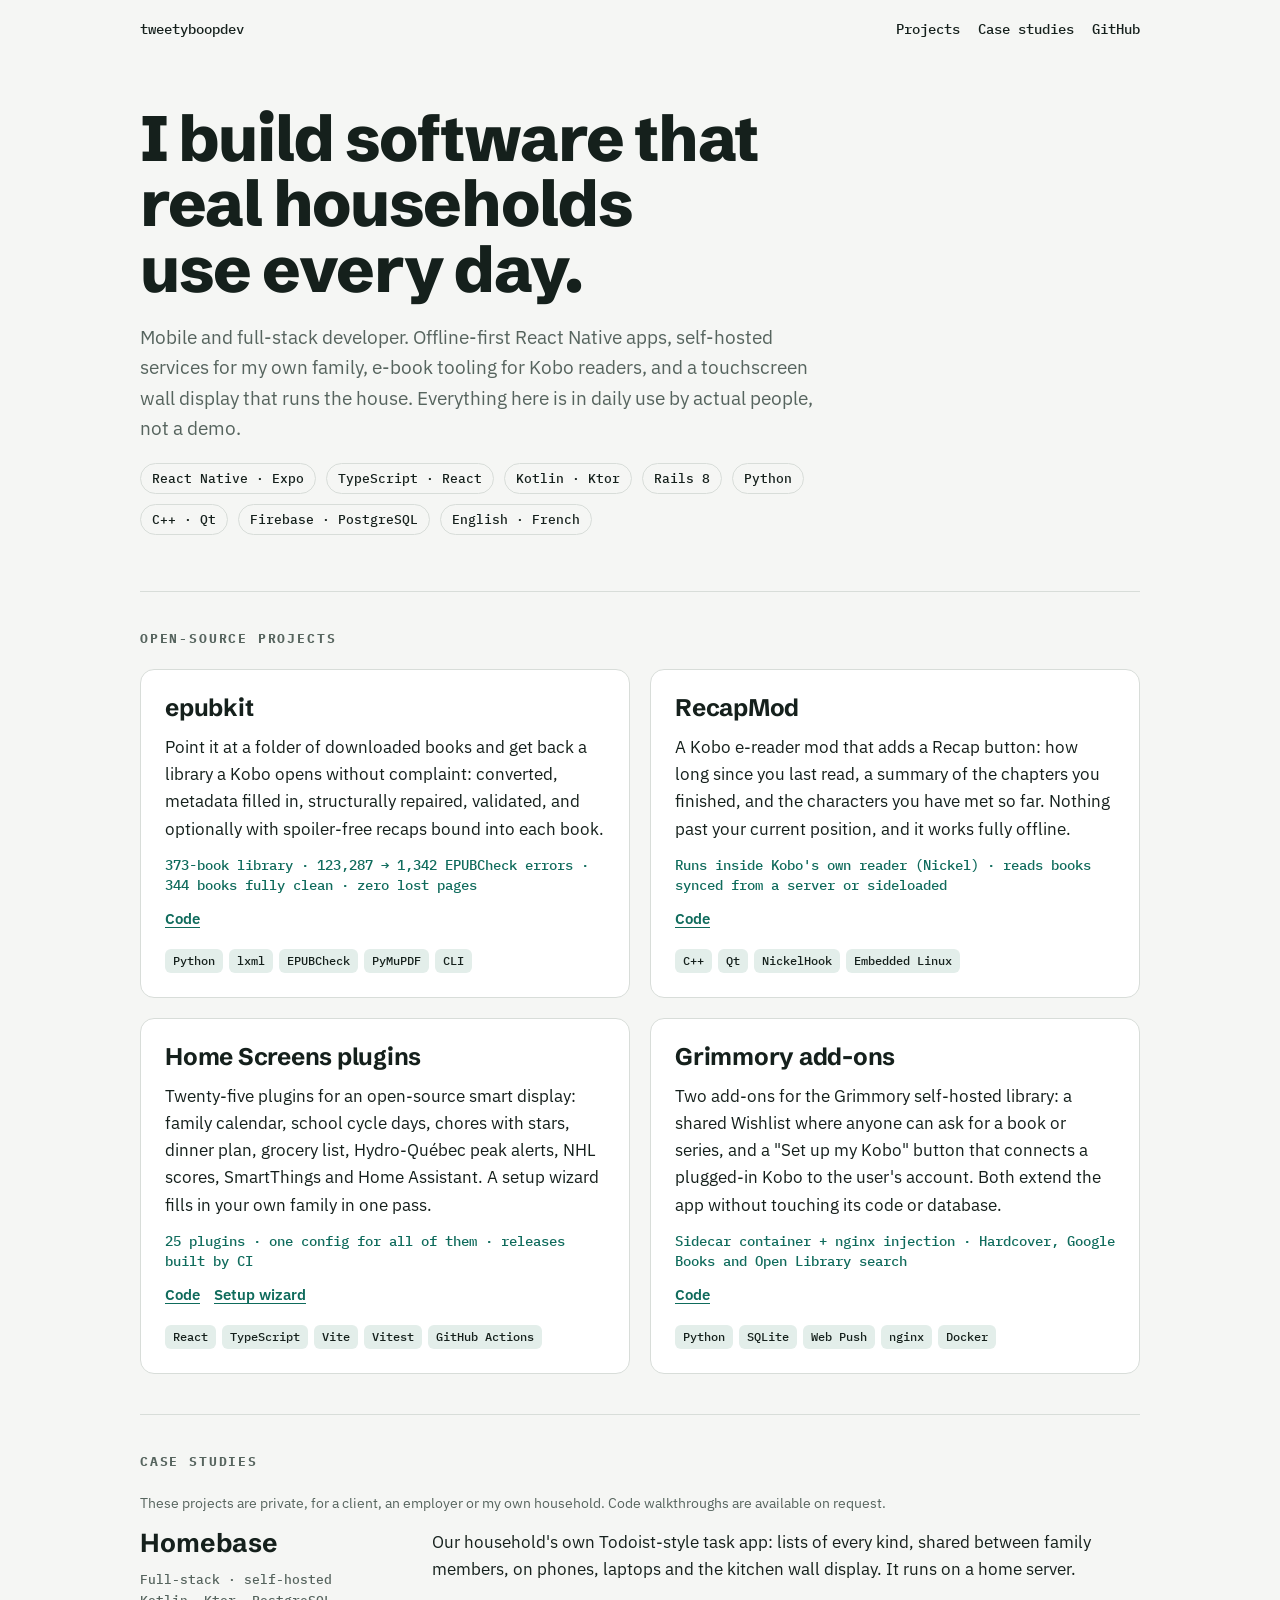
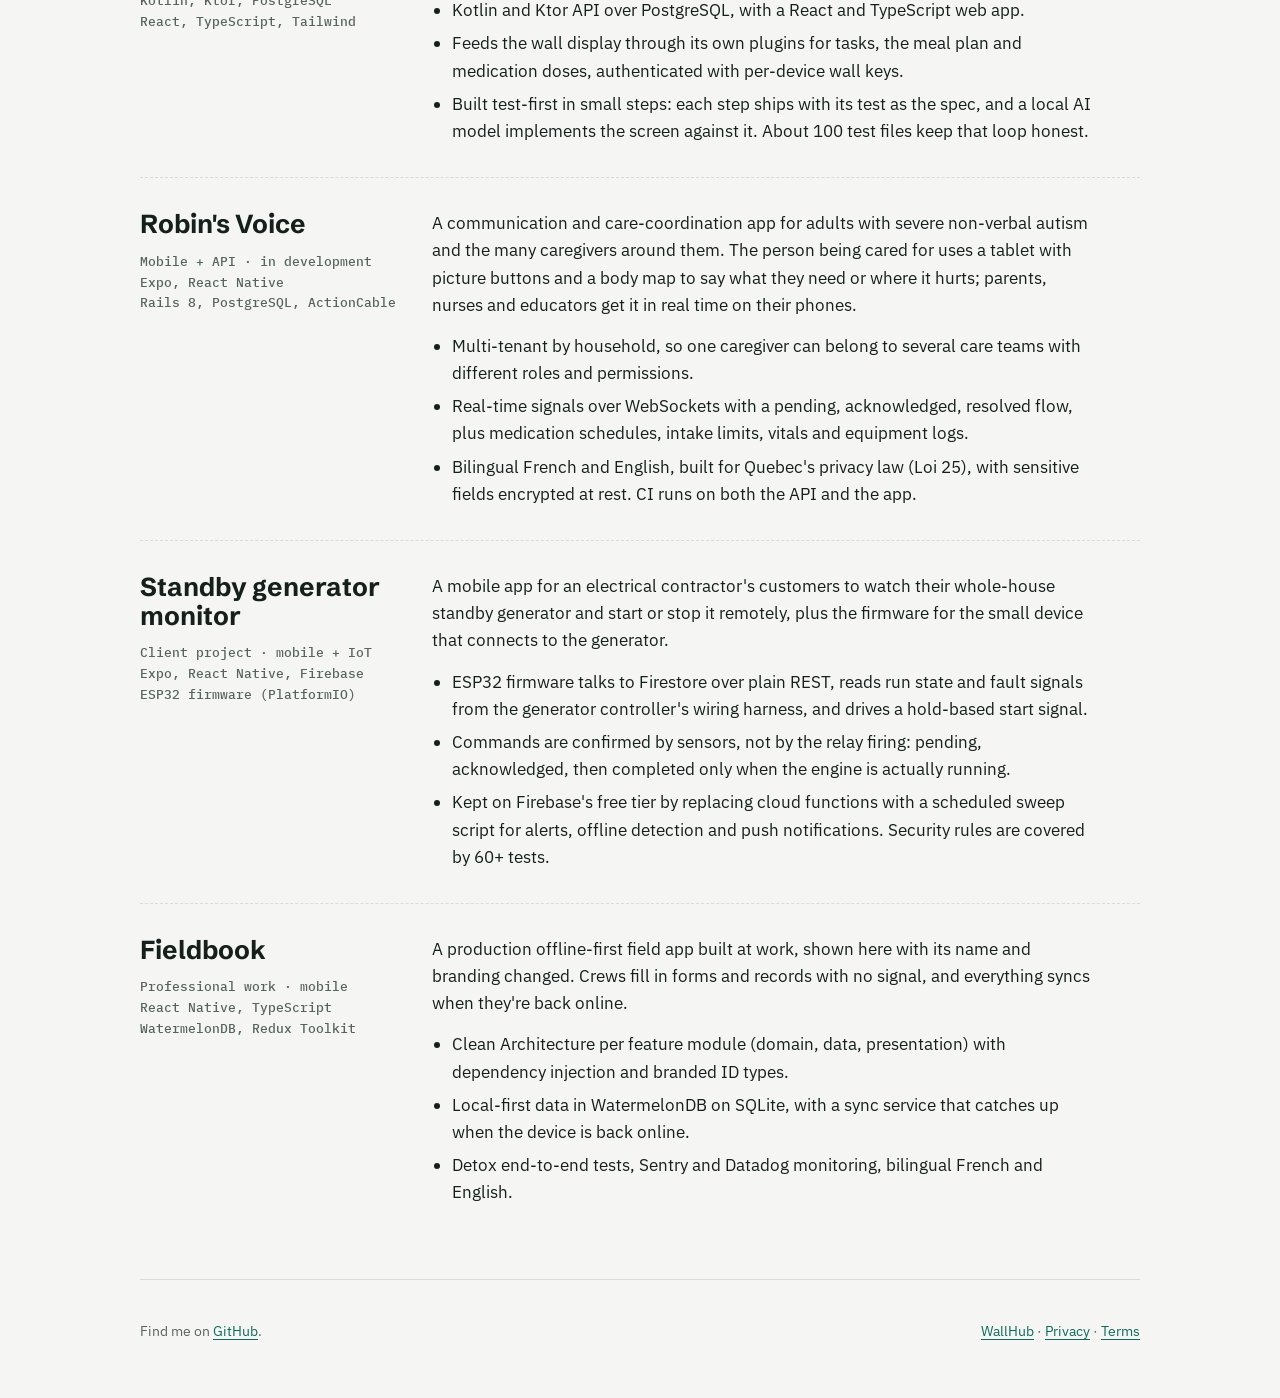
==== index.html @ 8f52e436 "Turn the site into a portfolio, keeping the WallHub pages Co-Authored-By: Claude Opus 5.5 (1M contex" ====
<!doctype html>
<html lang="en">
<head>
<meta charset="utf-8">
<meta name="viewport" content="width=device-width, initial-scale=1, viewport-fit=cover">
<title>tweetyboopdev · Software for real households</title>
<meta name="description" content="Portfolio: offline-first mobile apps, self-hosted family software, e-book tooling and smart-display plugins.">
<link rel="preconnect" href="https://fonts.googleapis.com">
<link rel="preconnect" href="https://fonts.gstatic.com" crossorigin>
<link rel="stylesheet" href="https://fonts.googleapis.com/css2?family=Schibsted+Grotesk:wght@500;700;800&family=IBM+Plex+Sans:wght@400;500;600&family=IBM+Plex+Mono:wght@400;500&display=swap">
<style>
/* Layout: a narrow reading column; projects as a two-up grid of spec cards, case studies as long-form articles below. */
:root {
  --bg: #f5f6f4;
  --surface: #ffffff;
  --ink: #15201c;
  --muted: #56645e;
  --line: #d8ddd9;
  --accent: #0f6b5c;
  --accent-ink: #ffffff;
  --tag: #e3eeea;
  --display: "Schibsted Grotesk", "Helvetica Neue", Arial, sans-serif;
  --body: "IBM Plex Sans", "Segoe UI", system-ui, sans-serif;
  --mono: "IBM Plex Mono", ui-monospace, Menlo, Consolas, monospace;
  color-scheme: light;
}
@media (prefers-color-scheme: dark) {
  :root { --bg: #0f1513; --surface: #161e1b; --ink: #e6ece9; --muted: #9aaaa3; --line: #26312d; --accent: #5ed1b9; --accent-ink: #062019; --tag: #1d2c27; color-scheme: dark; }
}
* { box-sizing: border-box; }
html { scroll-behavior: smooth; }
@media (prefers-reduced-motion: reduce) { html { scroll-behavior: auto; } }
body { margin: 0; background: var(--bg); color: var(--ink); font: 17px/1.6 var(--body); }
.wrap { max-width: 1040px; margin: 0 auto; padding-left: max(20px, env(safe-area-inset-left, 0px)); padding-right: max(20px, env(safe-area-inset-right, 0px)); }
a { color: var(--accent); text-underline-offset: 3px; }
a:focus-visible { outline: 3px solid var(--accent); outline-offset: 2px; border-radius: 4px; }
nav { display: flex; flex-wrap: wrap; gap: 6px 20px; align-items: center; justify-content: space-between; padding-block: 22px; font: 500 14px/1 var(--mono); }
nav .links { display: flex; flex-wrap: wrap; gap: 18px; }
nav a { color: var(--ink); text-decoration: none; }
nav a:hover { color: var(--accent); }
.hero { padding-block: 48px 56px; display: grid; gap: 20px; max-width: 760px; }
.hero h1 { font: 800 clamp(36px, 6.4vw, 64px)/1.02 var(--display); letter-spacing: -.02em; margin: 0; text-wrap: balance; }
.hero p { margin: 0; font-size: 19px; color: var(--muted); max-width: 62ch; }
.facts { display: flex; flex-wrap: wrap; gap: 10px; }
.facts span { font: 500 13px/1 var(--mono); padding: 8px 11px; border: 1px solid var(--line); border-radius: 999px; }
section { padding-block: 40px; border-top: 1px solid var(--line); }
h2 { font: 700 13px/1 var(--mono); text-transform: uppercase; letter-spacing: .14em; color: var(--muted); margin: 0 0 24px; }
.grid { display: grid; grid-template-columns: repeat(2, minmax(0, 1fr)); gap: 20px; }
@media (max-width: 760px) { .grid { grid-template-columns: minmax(0, 1fr); } }
.card { background: var(--surface); border: 1px solid var(--line); border-radius: 14px; padding: 24px; display: flex; flex-direction: column; gap: 12px; min-width: 0; }
.card h3 { font: 700 24px/1.15 var(--display); margin: 0; letter-spacing: -.01em; }
.card p { margin: 0; }
.spec { font: 500 14px/1.45 var(--mono); color: var(--accent); }
.tags { display: flex; flex-wrap: wrap; gap: 6px; margin-top: auto; padding-top: 6px; }
.tags span { font: 500 12px/1 var(--mono); background: var(--tag); padding: 6px 8px; border-radius: 6px; }
.card .links { display: flex; flex-wrap: wrap; gap: 14px; font-weight: 600; font-size: 15px; }
.muted { color: var(--muted); }
article { display: grid; grid-template-columns: minmax(0, 260px) minmax(0, 1fr); gap: 32px; padding-block: 32px; border-top: 1px dashed var(--line); }
article:first-of-type { border-top: 0; padding-top: 0; }
@media (max-width: 760px) { article { grid-template-columns: minmax(0, 1fr); gap: 12px; } }
article h3 { font: 700 26px/1.1 var(--display); margin: 0 0 8px; }
article .meta { font: 500 13px/1.6 var(--mono); color: var(--muted); }
article .body { display: grid; gap: 14px; max-width: 66ch; }
article .body p { margin: 0; }
article ul { margin: 0; padding-left: 20px; display: grid; gap: 6px; }
.note { font-size: 14px; color: var(--muted); }
footer { padding-block: 40px 56px; border-top: 1px solid var(--line); display: flex; flex-wrap: wrap; gap: 12px 24px; justify-content: space-between; font-size: 14px; color: var(--muted); }
</style>
</head>
<body>
<div class="wrap">
  <nav aria-label="Main">
    <a href="#top">tweetyboopdev</a>
    <div class="links"><a href="#projects">Projects</a><a href="#case-studies">Case studies</a><a href="https://github.com/tweetyboopdev2022-code">GitHub</a></div>
  </nav>

  <header class="hero" id="top">
    <h1>I build software that real households use every day.</h1>
    <p>Mobile and full-stack developer. Offline-first React Native apps, self-hosted services for my own family, e-book tooling for Kobo readers, and a touchscreen wall display that runs the house. Everything here is in daily use by actual people, not a demo.</p>
    <div class="facts"><span>React Native · Expo</span><span>TypeScript · React</span><span>Kotlin · Ktor</span><span>Rails 8</span><span>Python</span><span>C++ · Qt</span><span>Firebase · PostgreSQL</span><span>English · French</span></div>
  </header>

  <section id="projects" aria-labelledby="projects-h">
    <h2 id="projects-h">Open-source projects</h2>
    <div class="grid">
      <div class="card">
        <h3>epubkit</h3>
        <p>Point it at a folder of downloaded books and get back a library a Kobo opens without complaint: converted, metadata filled in, structurally repaired, validated, and optionally with spoiler-free recaps bound into each book.</p>
        <p class="spec">373-book library · 123,287 → 1,342 EPUBCheck errors · 344 books fully clean · zero lost pages</p>
        <div class="links"><a href="https://github.com/tweetyboopdev2022-code/epubkit">Code</a></div>
        <div class="tags"><span>Python</span><span>lxml</span><span>EPUBCheck</span><span>PyMuPDF</span><span>CLI</span></div>
      </div>
      <div class="card">
        <h3>RecapMod</h3>
        <p>A Kobo e-reader mod that adds a Recap button: how long since you last read, a summary of the chapters you finished, and the characters you have met so far. Nothing past your current position, and it works fully offline.</p>
        <p class="spec">Runs inside Kobo's own reader (Nickel) · reads books synced from a server or sideloaded</p>
        <div class="links"><a href="https://github.com/tweetyboopdev2022-code/RecapMod">Code</a></div>
        <div class="tags"><span>C++</span><span>Qt</span><span>NickelHook</span><span>Embedded Linux</span></div>
      </div>
      <div class="card">
        <h3>Home Screens plugins</h3>
        <p>Twenty-five plugins for an open-source smart display: family calendar, school cycle days, chores with stars, dinner plan, grocery list, Hydro-Québec peak alerts, NHL scores, SmartThings and Home Assistant. A setup wizard fills in your own family in one pass.</p>
        <p class="spec">25 plugins · one config for all of them · releases built by CI</p>
        <div class="links"><a href="https://github.com/tweetyboopdev2022-code/home-screens-plugins">Code</a><a href="https://tweetyboopdev2022-code.github.io/home-screens-plugins/">Setup wizard</a></div>
        <div class="tags"><span>React</span><span>TypeScript</span><span>Vite</span><span>Vitest</span><span>GitHub Actions</span></div>
      </div>
      <div class="card">
        <h3>Grimmory add-ons</h3>
        <p>Two add-ons for the Grimmory self-hosted library: a shared Wishlist where anyone can ask for a book or series, and a "Set up my Kobo" button that connects a plugged-in Kobo to the user's account. Both extend the app without touching its code or database.</p>
        <p class="spec">Sidecar container + nginx injection · Hardcover, Google Books and Open Library search</p>
        <div class="links"><a href="https://github.com/tweetyboopdev2022-code/grimmory-addons">Code</a></div>
        <div class="tags"><span>Python</span><span>SQLite</span><span>Web Push</span><span>nginx</span><span>Docker</span></div>
      </div>
    </div>
  </section>

  <section id="case-studies" aria-labelledby="cases-h">
    <h2 id="cases-h">Case studies</h2>
    <p class="note">These projects are private, for a client, an employer or my own household. Code walkthroughs are available on request.</p>

    <article id="homebase">
      <div><h3>Homebase</h3><p class="meta">Full-stack · self-hosted<br>Kotlin, Ktor, PostgreSQL<br>React, TypeScript, Tailwind</p></div>
      <div class="body">
        <p>Our household's own Todoist-style task app: lists of every kind, shared between family members, on phones, laptops and the kitchen wall display. It runs on a home server.</p>
        <ul>
          <li>Kotlin and Ktor API over PostgreSQL, with a React and TypeScript web app.</li>
          <li>Feeds the wall display through its own plugins for tasks, the meal plan and medication doses, authenticated with per-device wall keys.</li>
          <li>Built test-first in small steps: each step ships with its test as the spec, and a local AI model implements the screen against it. About 100 test files keep that loop honest.</li>
        </ul>
      </div>
    </article>

    <article id="robins-voice">
      <div><h3>Robin's Voice</h3><p class="meta">Mobile + API · in development<br>Expo, React Native<br>Rails 8, PostgreSQL, ActionCable</p></div>
      <div class="body">
        <p>A communication and care-coordination app for adults with severe non-verbal autism and the many caregivers around them. The person being cared for uses a tablet with picture buttons and a body map to say what they need or where it hurts; parents, nurses and educators get it in real time on their phones.</p>
        <ul>
          <li>Multi-tenant by household, so one caregiver can belong to several care teams with different roles and permissions.</li>
          <li>Real-time signals over WebSockets with a pending, acknowledged, resolved flow, plus medication schedules, intake limits, vitals and equipment logs.</li>
          <li>Bilingual French and English, built for Quebec's privacy law (Loi 25), with sensitive fields encrypted at rest. CI runs on both the API and the app.</li>
        </ul>
      </div>
    </article>

    <article id="generator-monitor">
      <div><h3>Standby generator monitor</h3><p class="meta">Client project · mobile + IoT<br>Expo, React Native, Firebase<br>ESP32 firmware (PlatformIO)</p></div>
      <div class="body">
        <p>A mobile app for an electrical contractor's customers to watch their whole-house standby generator and start or stop it remotely, plus the firmware for the small device that connects to the generator.</p>
        <ul>
          <li>ESP32 firmware talks to Firestore over plain REST, reads run state and fault signals from the generator controller's wiring harness, and drives a hold-based start signal.</li>
          <li>Commands are confirmed by sensors, not by the relay firing: pending, acknowledged, then completed only when the engine is actually running.</li>
          <li>Kept on Firebase's free tier by replacing cloud functions with a scheduled sweep script for alerts, offline detection and push notifications. Security rules are covered by 60+ tests.</li>
        </ul>
      </div>
    </article>

    <article id="fieldbook">
      <div><h3>Fieldbook</h3><p class="meta">Professional work · mobile<br>React Native, TypeScript<br>WatermelonDB, Redux Toolkit</p></div>
      <div class="body">
        <p>A production offline-first field app built at work, shown here with its name and branding changed. Crews fill in forms and records with no signal, and everything syncs when they're back online.</p>
        <ul>
          <li>Clean Architecture per feature module (domain, data, presentation) with dependency injection and branded ID types.</li>
          <li>Local-first data in WatermelonDB on SQLite, with a sync service that catches up when the device is back online.</li>
          <li>Detox end-to-end tests, Sentry and Datadog monitoring, bilingual French and English.</li>
        </ul>
      </div>
    </article>
  </section>

  <footer>
    <span>Find me on <a href="https://github.com/tweetyboopdev2022-code">GitHub</a>.</span>
    <span><a href="wallhub/">WallHub</a> · <a href="wallhub/privacy.html">Privacy</a> · <a href="wallhub/terms.html">Terms</a></span>
  </footer>
</div>
</body>
</html>
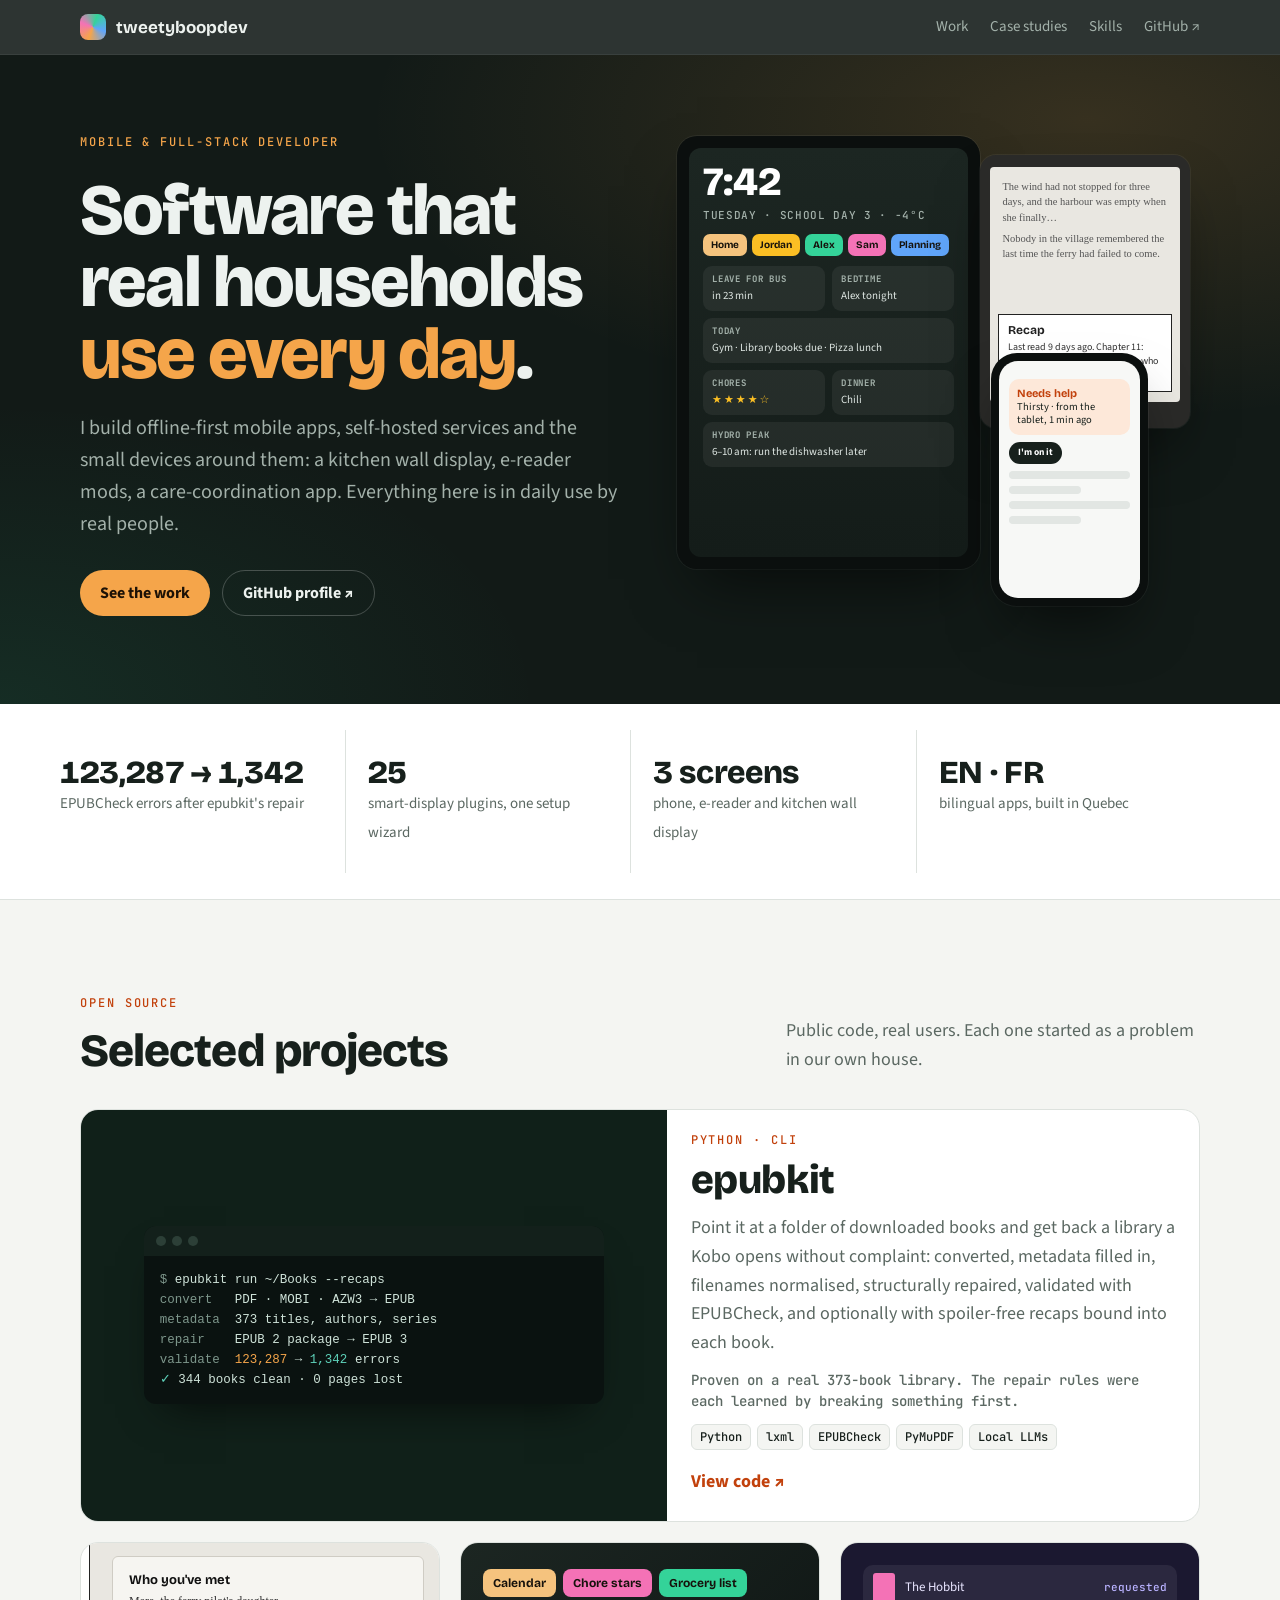
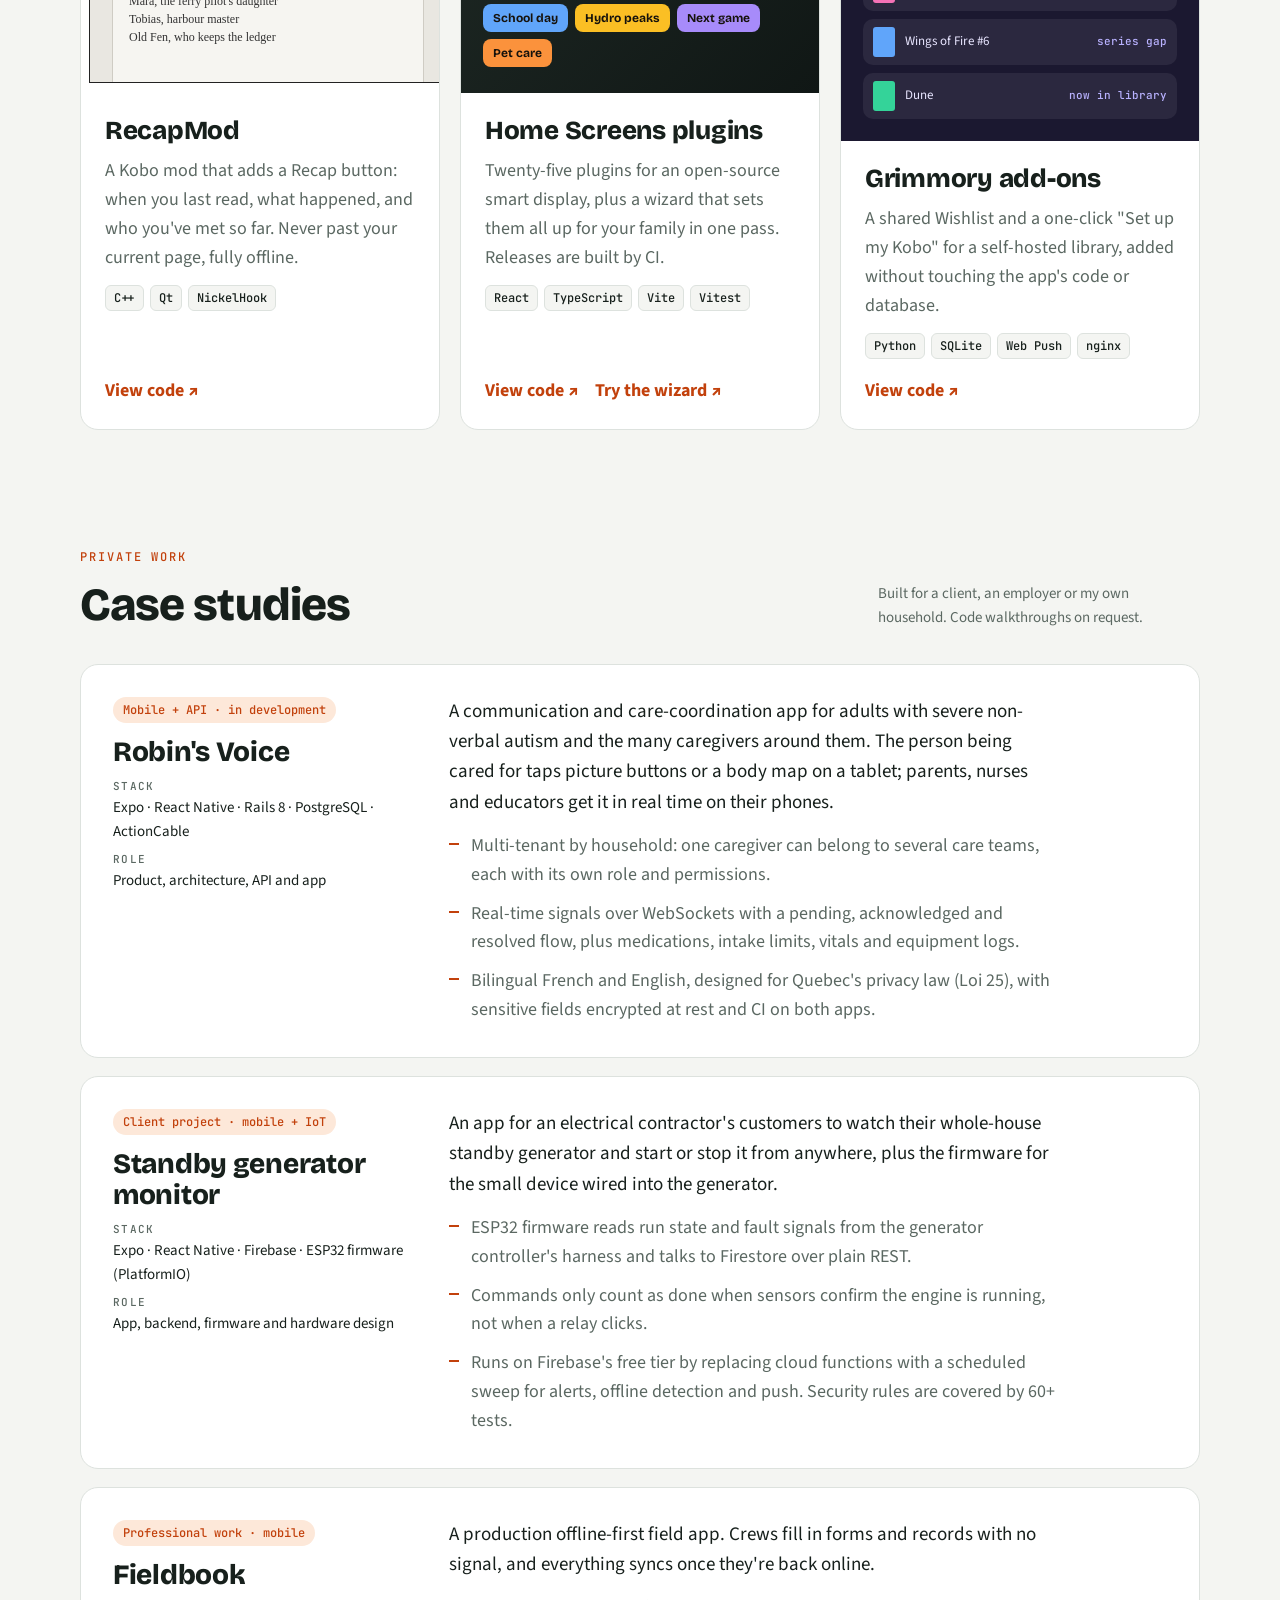
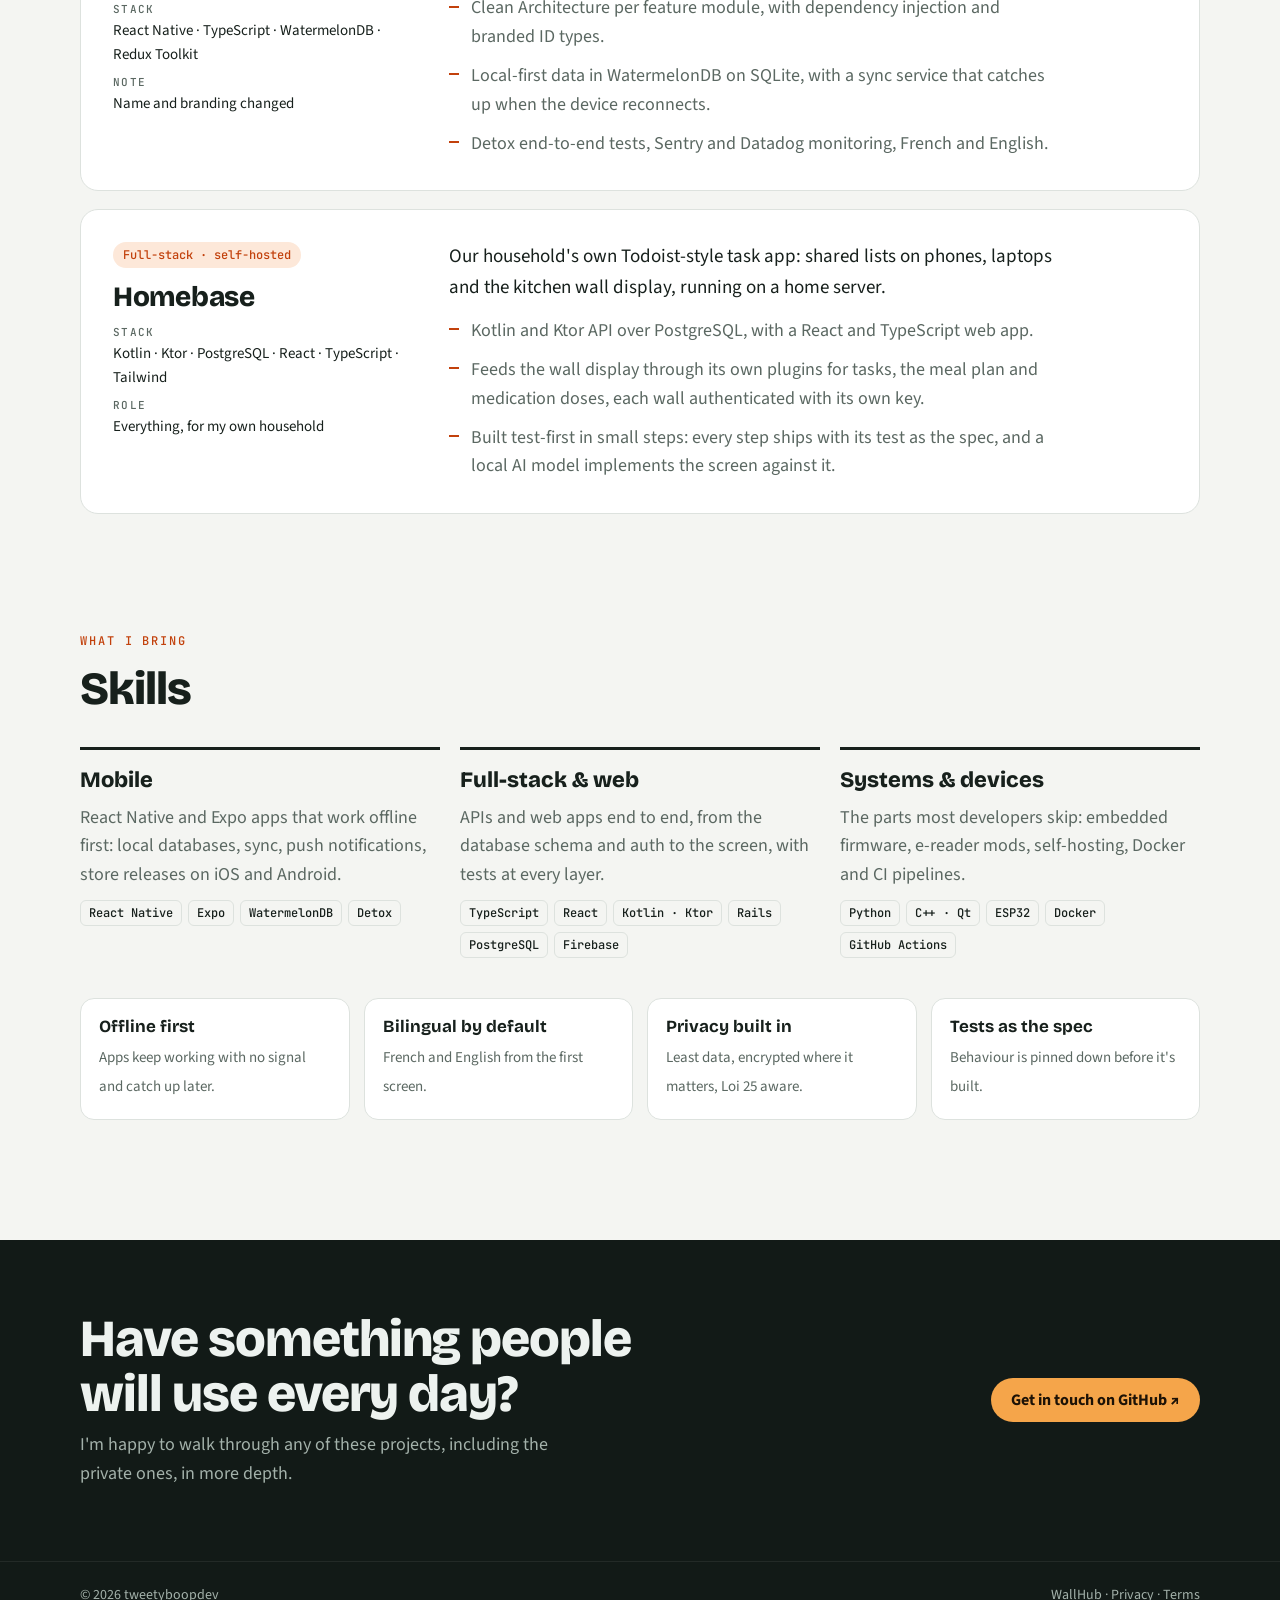
==== commit aaa262b5: "Redesign the portfolio home page Dark hero with device mockups, a proof strip, featured project card" ====
--- a/index.html
+++ b/index.html
@@ -3,174 +3,444 @@
 <head>
 <meta charset="utf-8">
 <meta name="viewport" content="width=device-width, initial-scale=1, viewport-fit=cover">
-<title>tweetyboopdev · Software for real households</title>
-<meta name="description" content="Portfolio: offline-first mobile apps, self-hosted family software, e-book tooling and smart-display plugins.">
+<title>tweetyboopdev · Mobile & full-stack developer</title>
+<meta name="description" content="Offline-first mobile apps, self-hosted family software, e-book tooling and smart-display plugins. Software real households use every day.">
+<meta property="og:title" content="tweetyboopdev · Mobile & full-stack developer">
+<meta property="og:description" content="Software real households use every day: React Native, TypeScript, Kotlin, Rails, Python, C++.">
 <link rel="preconnect" href="https://fonts.googleapis.com">
 <link rel="preconnect" href="https://fonts.gstatic.com" crossorigin>
-<link rel="stylesheet" href="https://fonts.googleapis.com/css2?family=Schibsted+Grotesk:wght@500;700;800&family=IBM+Plex+Sans:wght@400;500;600&family=IBM+Plex+Mono:wght@400;500&display=swap">
+<link rel="stylesheet" href="https://fonts.googleapis.com/css2?family=Bricolage+Grotesque:opsz,wght@12..96,500;12..96,700;12..96,800&family=Source+Sans+3:wght@400;600;700&family=JetBrains+Mono:wght@400;500&display=swap">
 <style>
-/* Layout: a narrow reading column; projects as a two-up grid of spec cards, case studies as long-form articles below. */
+/* Layout: a dark "living room" hero holding three device mockups (wall display, e-reader, phone);
+   below it a light page: proof strip, featured + grid projects, case-study rows, skills, contact band. */
 :root {
-  --bg: #f5f6f4;
+  --bg: #f4f5f2;
   --surface: #ffffff;
-  --ink: #15201c;
-  --muted: #56645e;
-  --line: #d8ddd9;
-  --accent: #0f6b5c;
-  --accent-ink: #ffffff;
-  --tag: #e3eeea;
-  --display: "Schibsted Grotesk", "Helvetica Neue", Arial, sans-serif;
-  --body: "IBM Plex Sans", "Segoe UI", system-ui, sans-serif;
-  --mono: "IBM Plex Mono", ui-monospace, Menlo, Consolas, monospace;
+  --ink: #17201c;
+  --muted: #5b6862;
+  --line: #dde2de;
+  --accent: #c2410c;
+  --accent-soft: #fde8d9;
+  --night: #121a17;
+  --night-2: #1b2622;
+  --night-ink: #edf2ef;
+  --night-muted: #a3b1aa;
+  --glow: #f5a54a;
+  --display: "Bricolage Grotesque", "Avenir Next", "Segoe UI", system-ui, sans-serif;
+  --body: "Source Sans 3", "Segoe UI", system-ui, sans-serif;
+  --mono: "JetBrains Mono", ui-monospace, Menlo, Consolas, monospace;
+  --radius: 18px;
   color-scheme: light;
 }
 @media (prefers-color-scheme: dark) {
-  :root { --bg: #0f1513; --surface: #161e1b; --ink: #e6ece9; --muted: #9aaaa3; --line: #26312d; --accent: #5ed1b9; --accent-ink: #062019; --tag: #1d2c27; color-scheme: dark; }
+  :root {
+    --bg: #0e1412; --surface: #151d1a; --ink: #e7ede9; --muted: #9db0a7; --line: #24302b;
+    --accent: #f5a54a; --accent-soft: #33261a; --night: #090e0c; --night-2: #121a17;
+    color-scheme: dark;
+  }
 }
 * { box-sizing: border-box; }
-html { scroll-behavior: smooth; }
-@media (prefers-reduced-motion: reduce) { html { scroll-behavior: auto; } }
-body { margin: 0; background: var(--bg); color: var(--ink); font: 17px/1.6 var(--body); }
-.wrap { max-width: 1040px; margin: 0 auto; padding-left: max(20px, env(safe-area-inset-left, 0px)); padding-right: max(20px, env(safe-area-inset-right, 0px)); }
-a { color: var(--accent); text-underline-offset: 3px; }
-a:focus-visible { outline: 3px solid var(--accent); outline-offset: 2px; border-radius: 4px; }
-nav { display: flex; flex-wrap: wrap; gap: 6px 20px; align-items: center; justify-content: space-between; padding-block: 22px; font: 500 14px/1 var(--mono); }
-nav .links { display: flex; flex-wrap: wrap; gap: 18px; }
-nav a { color: var(--ink); text-decoration: none; }
-nav a:hover { color: var(--accent); }
-.hero { padding-block: 48px 56px; display: grid; gap: 20px; max-width: 760px; }
-.hero h1 { font: 800 clamp(36px, 6.4vw, 64px)/1.02 var(--display); letter-spacing: -.02em; margin: 0; text-wrap: balance; }
-.hero p { margin: 0; font-size: 19px; color: var(--muted); max-width: 62ch; }
-.facts { display: flex; flex-wrap: wrap; gap: 10px; }
-.facts span { font: 500 13px/1 var(--mono); padding: 8px 11px; border: 1px solid var(--line); border-radius: 999px; }
-section { padding-block: 40px; border-top: 1px solid var(--line); }
-h2 { font: 700 13px/1 var(--mono); text-transform: uppercase; letter-spacing: .14em; color: var(--muted); margin: 0 0 24px; }
-.grid { display: grid; grid-template-columns: repeat(2, minmax(0, 1fr)); gap: 20px; }
-@media (max-width: 760px) { .grid { grid-template-columns: minmax(0, 1fr); } }
-.card { background: var(--surface); border: 1px solid var(--line); border-radius: 14px; padding: 24px; display: flex; flex-direction: column; gap: 12px; min-width: 0; }
-.card h3 { font: 700 24px/1.15 var(--display); margin: 0; letter-spacing: -.01em; }
-.card p { margin: 0; }
-.spec { font: 500 14px/1.45 var(--mono); color: var(--accent); }
-.tags { display: flex; flex-wrap: wrap; gap: 6px; margin-top: auto; padding-top: 6px; }
-.tags span { font: 500 12px/1 var(--mono); background: var(--tag); padding: 6px 8px; border-radius: 6px; }
-.card .links { display: flex; flex-wrap: wrap; gap: 14px; font-weight: 600; font-size: 15px; }
-.muted { color: var(--muted); }
-article { display: grid; grid-template-columns: minmax(0, 260px) minmax(0, 1fr); gap: 32px; padding-block: 32px; border-top: 1px dashed var(--line); }
-article:first-of-type { border-top: 0; padding-top: 0; }
-@media (max-width: 760px) { article { grid-template-columns: minmax(0, 1fr); gap: 12px; } }
-article h3 { font: 700 26px/1.1 var(--display); margin: 0 0 8px; }
-article .meta { font: 500 13px/1.6 var(--mono); color: var(--muted); }
-article .body { display: grid; gap: 14px; max-width: 66ch; }
-article .body p { margin: 0; }
-article ul { margin: 0; padding-left: 20px; display: grid; gap: 6px; }
-.note { font-size: 14px; color: var(--muted); }
-footer { padding-block: 40px 56px; border-top: 1px solid var(--line); display: flex; flex-wrap: wrap; gap: 12px 24px; justify-content: space-between; font-size: 14px; color: var(--muted); }
+html { scroll-behavior: smooth; scroll-padding-top: 72px; }
+@media (prefers-reduced-motion: reduce) { html { scroll-behavior: auto; } *, *::before, *::after { transition: none !important; animation: none !important; } }
+body { margin: 0; background: var(--bg); color: var(--ink); font: 18px/1.6 var(--body); -webkit-font-smoothing: antialiased; }
+img, svg { max-width: 100%; }
+a { color: inherit; }
+a:focus-visible, button:focus-visible { outline: 3px solid var(--glow); outline-offset: 3px; border-radius: 6px; }
+.wrap { max-width: 1160px; margin: 0 auto; padding-left: max(20px, env(safe-area-inset-left, 0px)); padding-right: max(20px, env(safe-area-inset-right, 0px)); }
+.eyebrow { font: 500 12px/1 var(--mono); letter-spacing: .16em; text-transform: uppercase; color: var(--accent); }
+
+/* nav */
+.nav { position: sticky; top: env(safe-area-inset-top, 0px); z-index: 20; background: color-mix(in srgb, var(--night) 88%, transparent); backdrop-filter: blur(12px); -webkit-backdrop-filter: blur(12px); color: var(--night-ink); border-bottom: 1px solid rgba(255,255,255,.06); }
+body::before { content: ""; position: fixed; inset: 0 0 auto; height: env(safe-area-inset-top, 0px); z-index: 30; background: var(--night); }
+.nav .wrap { display: flex; align-items: center; justify-content: space-between; gap: 16px; padding-block: 14px; }
+.brand { display: flex; align-items: center; gap: 10px; font: 700 17px/1 var(--display); text-decoration: none; }
+.brand i { width: 26px; height: 26px; border-radius: 8px; background: conic-gradient(from 200deg, #f5a54a, #f472b6, #34d399, #60a5fa, #f5a54a); display: inline-block; }
+.nav ul { list-style: none; display: flex; gap: 22px; margin: 0; padding: 0; font-size: 15px; }
+.nav ul a { text-decoration: none; color: var(--night-muted); }
+.nav ul a:hover { color: var(--night-ink); }
+@media (max-width: 560px) { .nav ul li:not(:last-child) { display: none; } }
+
+/* hero */
+.hero { background: radial-gradient(1200px 500px at 85% 10%, rgba(245,165,74,.16), transparent 60%), radial-gradient(900px 500px at 0% 100%, rgba(52,211,153,.10), transparent 60%), var(--night); color: var(--night-ink); overflow: hidden; }
+.hero .wrap { display: grid; grid-template-columns: minmax(0, 1.05fr) minmax(0, 1fr); gap: 48px; align-items: center; padding-block: 72px 88px; }
+@media (max-width: 960px) { .hero .wrap { grid-template-columns: minmax(0, 1fr); padding-block: 48px 64px; } }
+.hero h1 { font: 800 clamp(40px, 6vw, 72px)/1.0 var(--display); letter-spacing: -.025em; margin: 18px 0 22px; text-wrap: balance; }
+.hero h1 em { font-style: normal; color: var(--glow); }
+.hero p.lede { font-size: 20px; color: var(--night-muted); max-width: 54ch; margin: 0 0 30px; }
+.cta { display: flex; flex-wrap: wrap; gap: 12px; }
+.btn { display: inline-flex; align-items: center; gap: 8px; font: 700 16px/1 var(--body); padding: 14px 20px; border-radius: 999px; text-decoration: none; transition: transform .15s ease, background-color .2s; }
+.btn.primary { background: var(--glow); color: #1d1206; }
+.btn.ghost { border: 1px solid rgba(255,255,255,.22); color: var(--night-ink); }
+.btn:hover { transform: translateY(-1px); }
+.hero .eyebrow { color: var(--glow); }
+
+/* devices */
+.devices { position: relative; height: 470px; }
+@media (max-width: 960px) { .devices { height: 420px; max-width: 560px; width: 100%; margin: 0 auto; } }
+@media (max-width: 480px) { .devices { height: 360px; } }
+.dev { position: absolute; border-radius: 22px; box-shadow: 0 30px 60px -20px rgba(0,0,0,.6), 0 0 0 1px rgba(255,255,255,.06); }
+.wall { left: 0; top: 0; width: 58%; height: 92%; background: #0b0f0e; padding: 12px; border-radius: 20px; }
+.wall .screen { height: 100%; border-radius: 12px; background: linear-gradient(180deg, #1c2622, #141c19); padding: 14px; display: grid; grid-template-rows: auto auto 1fr; gap: 10px; overflow: hidden; }
+.wall .time { font: 800 clamp(26px, 4vw, 40px)/1 var(--display); color: #fff; }
+.wall .time small { display: block; font: 500 11px/1.4 var(--mono); color: #a3b1aa; letter-spacing: .06em; margin-top: 6px; }
+.tabs { display: flex; flex-wrap: wrap; gap: 5px; }
+.tabs b { font: 700 10px/1 var(--display); padding: 6px 8px; border-radius: 7px; color: #16120c; }
+.tiles { display: grid; grid-template-columns: 1fr 1fr; gap: 7px; align-content: start; }
+.tile { background: rgba(255,255,255,.06); border-radius: 9px; padding: 8px 9px; font-size: 11px; line-height: 1.3; color: #dfe7e3; min-width: 0; }
+.tile b { display: block; font: 700 9px/1.2 var(--mono); letter-spacing: .08em; text-transform: uppercase; color: #a3b1aa; margin-bottom: 4px; }
+.tile.wide { grid-column: span 2; }
+.stars { color: #fbbf24; letter-spacing: 2px; }
+.kobo { right: 2%; top: 4%; width: 40%; height: 58%; background: #2a2a28; padding: 12px 10px 26px; border-radius: 16px; }
+.kobo .screen { height: 100%; background: #e9e7e1; border-radius: 4px; color: #222; padding: 12px; font-family: Georgia, "Times New Roman", serif; font-size: 10.5px; line-height: 1.45; overflow: hidden; position: relative; }
+.kobo .screen p { margin: 0 0 6px; color: #555; }
+.recap { position: absolute; left: 8px; right: 8px; bottom: 10px; background: #fff; border: 1px solid #222; padding: 9px; font-family: var(--body); }
+.recap h4 { margin: 0 0 4px; font: 700 12px/1.1 var(--display); }
+.recap span { display: block; font-size: 10px; color: #333; line-height: 1.35; }
+.phone { right: 10%; bottom: 0; width: 30%; height: 54%; background: #0b0f0e; padding: 8px; border-radius: 26px; }
+.phone .screen { height: 100%; border-radius: 19px; background: #f7f8f6; padding: 18px 10px 10px; display: grid; align-content: start; gap: 7px; overflow: hidden; color: #17201c; }
+.phone .ping { background: #fde8d9; border-radius: 10px; padding: 8px; font-size: 10.5px; line-height: 1.3; }
+.phone .ping b { display: block; font: 700 11px/1.2 var(--display); color: #c2410c; }
+.phone .row { height: 8px; border-radius: 4px; background: #e2e6e3; }
+.phone .row.s { width: 60%; }
+.phone .ack { justify-self: start; background: #17201c; color: #fff; font: 700 9.5px/1 var(--body); padding: 6px 9px; border-radius: 999px; }
+@media (prefers-reduced-motion: no-preference) {
+  .dev { animation: rise .8s cubic-bezier(.2,.7,.2,1) both; }
+  .kobo { animation-delay: .12s; } .phone { animation-delay: .24s; }
+  @keyframes rise { from { transform: translateY(14px); } to { transform: none; } }
+}
+
+/* proof strip */
+.proof { border-bottom: 1px solid var(--line); background: var(--surface); }
+.proof .wrap { display: grid; grid-template-columns: repeat(4, minmax(0, 1fr)); gap: 0; }
+@media (max-width: 760px) { .proof .wrap { grid-template-columns: repeat(2, minmax(0, 1fr)); } }
+.proof div { padding: 26px 18px 26px 0; border-right: 1px solid var(--line); min-width: 0; }
+.proof div + div { padding-left: 22px; }
+.proof div:last-child { border-right: 0; }
+@media (max-width: 760px) { .proof div { border-right: 0; padding-left: 0 !important; } }
+.proof strong { display: block; font: 800 clamp(24px, 3vw, 32px)/1.05 var(--display); letter-spacing: -.01em; font-variant-numeric: tabular-nums; }
+.proof span { font-size: 15px; color: var(--muted); }
+
+/* sections */
+section.block { padding-block: 88px 24px; }
+.head { display: flex; flex-wrap: wrap; align-items: end; justify-content: space-between; gap: 16px; margin-bottom: 34px; }
+.head h2 { font: 800 clamp(30px, 4vw, 46px)/1.05 var(--display); letter-spacing: -.02em; margin: 10px 0 0; text-wrap: balance; }
+.head p { margin: 0; color: var(--muted); max-width: 46ch; }
+
+/* projects */
+.projects { display: grid; grid-template-columns: repeat(6, minmax(0, 1fr)); gap: 20px; }
+.proj { grid-column: span 2; background: var(--surface); border: 1px solid var(--line); border-radius: var(--radius); overflow: hidden; display: flex; flex-direction: column; min-width: 0; transition: transform .2s ease, box-shadow .2s ease; }
+.proj:hover { transform: translateY(-3px); box-shadow: 0 18px 40px -24px rgba(0,0,0,.35); }
+.proj.feature { grid-column: span 6; display: grid; grid-template-columns: minmax(0, 1.1fr) minmax(0, 1fr); }
+@media (max-width: 960px) { .proj { grid-column: span 3; } .proj.feature { grid-column: span 6; grid-template-columns: minmax(0, 1fr); } }
+@media (max-width: 640px) { .proj, .proj.feature { grid-column: span 6; } }
+.art { min-height: 150px; position: relative; overflow: hidden; }
+.proj .body { padding: 24px; display: flex; flex-direction: column; gap: 12px; flex: 1; }
+.proj h3 { font: 800 26px/1.1 var(--display); margin: 0; letter-spacing: -.01em; }
+.proj.feature h3 { font-size: clamp(30px, 3.6vw, 40px); }
+.proj p { margin: 0; color: var(--muted); }
+.metric { font: 500 14px/1.5 var(--mono); color: var(--accent); }
+.tags { display: flex; flex-wrap: wrap; gap: 6px; }
+.tags span { font: 500 12px/1 var(--mono); padding: 6px 8px; border-radius: 6px; background: var(--bg); border: 1px solid var(--line); }
+.links { display: flex; flex-wrap: wrap; gap: 16px; margin-top: auto; padding-top: 6px; }
+.links a { font-weight: 700; color: var(--accent); text-decoration: none; }
+.links a:hover { text-decoration: underline; text-underline-offset: 3px; }
+
+/* project art */
+.art.epub { background: #102019; display: grid; place-items: center; padding: 28px; min-height: 280px; }
+.term { width: 100%; max-width: 460px; background: #0a1210; border-radius: 12px; box-shadow: 0 20px 40px -20px rgba(0,0,0,.7); font: 12.5px/1.6 var(--mono); color: #cfe3d9; overflow: hidden; }
+.term .bar { display: flex; gap: 6px; padding: 10px 12px; background: #13201b; }
+.term .bar i { width: 10px; height: 10px; border-radius: 50%; background: #2c3f37; }
+.term pre { margin: 0; padding: 14px 16px; white-space: pre-wrap; overflow-wrap: anywhere; }
+.term .ok { color: #5ed1b9; } .term .dim { color: #7d968b; } .term .hi { color: #f5a54a; }
+.art.recap { background: #e9e7e1; }
+.art.recap .page { position: absolute; inset: 22px 22px -10px; background: #f6f5f1; border: 1px solid #cfccc4; border-radius: 6px; padding: 16px; font: 12px/1.5 Georgia, serif; color: #333; }
+.art.recap .page b { font: 700 13px/1.2 var(--display); display: block; margin-bottom: 4px; color: #111; }
+.art.hs { background: linear-gradient(135deg, #1c2622, #101715); padding: 22px; display: flex; flex-wrap: wrap; gap: 7px; align-content: center; }
+.art.hs b { font: 700 12px/1 var(--display); padding: 8px 10px; border-radius: 8px; color: #16120c; }
+.art.grim { background: #1b1830; padding: 22px; display: grid; gap: 8px; align-content: center; }
+.art.grim .book { display: flex; align-items: center; gap: 10px; background: rgba(255,255,255,.07); border-radius: 10px; padding: 8px 10px; color: #e8e5ff; font-size: 13px; }
+.art.grim .book i { width: 22px; height: 30px; border-radius: 3px; flex: none; }
+.art.grim .book em { margin-left: auto; font-style: normal; font: 500 11px/1 var(--mono); color: #b9b2ff; }
+
+/* case studies */
+.cases { display: grid; gap: 18px; }
+.case { display: grid; grid-template-columns: minmax(0, 300px) minmax(0, 1fr); gap: 36px; background: var(--surface); border: 1px solid var(--line); border-radius: var(--radius); padding: 32px; }
+@media (max-width: 820px) { .case { grid-template-columns: minmax(0, 1fr); gap: 18px; padding: 24px; } }
+.case aside { display: grid; gap: 14px; align-content: start; }
+.case h3 { font: 800 28px/1.1 var(--display); margin: 0; letter-spacing: -.01em; }
+.kind { justify-self: start; font: 500 12px/1 var(--mono); padding: 7px 10px; border-radius: 999px; background: var(--accent-soft); color: var(--accent); }
+.case dl { margin: 0; display: grid; gap: 10px; font-size: 15px; }
+.case dt { font: 500 11px/1 var(--mono); letter-spacing: .12em; text-transform: uppercase; color: var(--muted); }
+.case dd { margin: 4px 0 0; }
+.case .story { display: grid; gap: 14px; max-width: 68ch; }
+.case .story p { margin: 0; font-size: 19px; }
+.case ul { margin: 0; padding: 0; list-style: none; display: grid; gap: 10px; }
+.case li { position: relative; padding-left: 22px; color: var(--muted); }
+.case li::before { content: ""; position: absolute; left: 0; top: .62em; width: 10px; height: 2px; background: var(--accent); }
+.private { font-size: 15px; color: var(--muted); }
+
+/* skills */
+.skills { display: grid; grid-template-columns: repeat(3, minmax(0, 1fr)); gap: 20px; }
+@media (max-width: 860px) { .skills { grid-template-columns: minmax(0, 1fr); } }
+.skill { border-top: 3px solid var(--ink); padding-top: 18px; display: grid; gap: 10px; align-content: start; }
+.skill h3 { font: 800 22px/1.15 var(--display); margin: 0; }
+.skill p { margin: 0; color: var(--muted); }
+.principles { margin-top: 40px; display: grid; grid-template-columns: repeat(4, minmax(0, 1fr)); gap: 14px; }
+@media (max-width: 860px) { .principles { grid-template-columns: repeat(2, minmax(0, 1fr)); } }
+.principles div { background: var(--surface); border: 1px solid var(--line); border-radius: 14px; padding: 18px; min-width: 0; }
+.principles b { display: block; font: 700 17px/1.2 var(--display); margin-bottom: 6px; }
+.principles span { font-size: 15px; color: var(--muted); }
+
+/* contact */
+.contact { margin-top: 96px; background: var(--night); color: var(--night-ink); }
+.contact .wrap { padding-block: 72px; display: grid; grid-template-columns: minmax(0, 1fr) auto; gap: 28px; align-items: center; }
+@media (max-width: 760px) { .contact .wrap { grid-template-columns: minmax(0, 1fr); } }
+.contact h2 { font: 800 clamp(30px, 4.4vw, 52px)/1.05 var(--display); margin: 0 0 10px; letter-spacing: -.02em; text-wrap: balance; }
+.contact p { margin: 0; color: var(--night-muted); max-width: 52ch; }
+footer { background: var(--night); color: var(--night-muted); border-top: 1px solid rgba(255,255,255,.07); font-size: 14px; }
+footer .wrap { display: flex; flex-wrap: wrap; justify-content: space-between; gap: 12px; padding-block: 22px calc(22px + env(safe-area-inset-bottom, 0px)); }
+footer a { color: var(--night-muted); }
 </style>
 </head>
 <body>
-<div class="wrap">
-  <nav aria-label="Main">
-    <a href="#top">tweetyboopdev</a>
-    <div class="links"><a href="#projects">Projects</a><a href="#case-studies">Case studies</a><a href="https://github.com/tweetyboopdev2022-code">GitHub</a></div>
-  </nav>
-
-  <header class="hero" id="top">
-    <h1>I build software that real households use every day.</h1>
-    <p>Mobile and full-stack developer. Offline-first React Native apps, self-hosted services for my own family, e-book tooling for Kobo readers, and a touchscreen wall display that runs the house. Everything here is in daily use by actual people, not a demo.</p>
-    <div class="facts"><span>React Native · Expo</span><span>TypeScript · React</span><span>Kotlin · Ktor</span><span>Rails 8</span><span>Python</span><span>C++ · Qt</span><span>Firebase · PostgreSQL</span><span>English · French</span></div>
-  </header>
-
-  <section id="projects" aria-labelledby="projects-h">
-    <h2 id="projects-h">Open-source projects</h2>
-    <div class="grid">
-      <div class="card">
-        <h3>epubkit</h3>
-        <p>Point it at a folder of downloaded books and get back a library a Kobo opens without complaint: converted, metadata filled in, structurally repaired, validated, and optionally with spoiler-free recaps bound into each book.</p>
-        <p class="spec">373-book library · 123,287 → 1,342 EPUBCheck errors · 344 books fully clean · zero lost pages</p>
-        <div class="links"><a href="https://github.com/tweetyboopdev2022-code/epubkit">Code</a></div>
-        <div class="tags"><span>Python</span><span>lxml</span><span>EPUBCheck</span><span>PyMuPDF</span><span>CLI</span></div>
+
+<header class="nav">
+  <div class="wrap">
+    <a class="brand" href="#top"><i aria-hidden="true"></i>tweetyboopdev</a>
+    <ul>
+      <li><a href="#work">Work</a></li>
+      <li><a href="#cases">Case studies</a></li>
+      <li><a href="#skills">Skills</a></li>
+      <li><a href="https://github.com/tweetyboopdev2022-code">GitHub ↗</a></li>
+    </ul>
+  </div>
+</header>
+
+<main id="top">
+  <section class="hero" aria-labelledby="hero-h">
+    <div class="wrap">
+      <div>
+        <span class="eyebrow">Mobile &amp; full-stack developer</span>
+        <h1 id="hero-h">Software that real households <em>use every day</em>.</h1>
+        <p class="lede">I build offline-first mobile apps, self-hosted services and the small devices around them: a kitchen wall display, e-reader mods, a care-coordination app. Everything here is in daily use by real people.</p>
+        <div class="cta">
+          <a class="btn primary" href="#work">See the work</a>
+          <a class="btn ghost" href="https://github.com/tweetyboopdev2022-code">GitHub profile ↗</a>
+        </div>
       </div>
-      <div class="card">
-        <h3>RecapMod</h3>
-        <p>A Kobo e-reader mod that adds a Recap button: how long since you last read, a summary of the chapters you finished, and the characters you have met so far. Nothing past your current position, and it works fully offline.</p>
-        <p class="spec">Runs inside Kobo's own reader (Nickel) · reads books synced from a server or sideloaded</p>
-        <div class="links"><a href="https://github.com/tweetyboopdev2022-code/RecapMod">Code</a></div>
-        <div class="tags"><span>C++</span><span>Qt</span><span>NickelHook</span><span>Embedded Linux</span></div>
+
+      <div class="devices" aria-label="Illustrations of three projects: a family wall display, a Kobo e-reader showing a recap, and a phone receiving a care alert" role="img">
+        <div class="dev wall">
+          <div class="screen">
+            <div class="time">7:42<small>TUESDAY · SCHOOL DAY 3 · −4°C</small></div>
+            <div class="tabs"><b style="background:#f5c37e">Home</b><b style="background:#fbbf24">Jordan</b><b style="background:#34d399">Alex</b><b style="background:#f472b6">Sam</b><b style="background:#60a5fa">Planning</b></div>
+            <div class="tiles">
+              <div class="tile"><b>Leave for bus</b>in 23 min</div>
+              <div class="tile"><b>Bedtime</b>Alex tonight</div>
+              <div class="tile wide"><b>Today</b>Gym · Library books due · Pizza lunch</div>
+              <div class="tile"><b>Chores</b><span class="stars">★★★★☆</span></div>
+              <div class="tile"><b>Dinner</b>Chili</div>
+              <div class="tile wide"><b>Hydro peak</b>6–10 am: run the dishwasher later</div>
+            </div>
+          </div>
+        </div>
+        <div class="dev kobo">
+          <div class="screen">
+            <p>The wind had not stopped for three days, and the harbour was empty when she finally…</p>
+            <p>Nobody in the village remembered the last time the ferry had failed to come.</p>
+            <div class="recap"><h4>Recap</h4><span>Last read 9 days ago. Chapter 11: Mara finds the ledger and learns who sold the boat.</span></div>
+          </div>
+        </div>
+        <div class="dev phone">
+          <div class="screen">
+            <div class="ping"><b>Needs help</b>Thirsty · from the tablet, 1 min ago</div>
+            <span class="ack">I'm on it</span>
+            <div class="row"></div><div class="row s"></div><div class="row"></div><div class="row s"></div>
+          </div>
+        </div>
       </div>
-      <div class="card">
-        <h3>Home Screens plugins</h3>
-        <p>Twenty-five plugins for an open-source smart display: family calendar, school cycle days, chores with stars, dinner plan, grocery list, Hydro-Québec peak alerts, NHL scores, SmartThings and Home Assistant. A setup wizard fills in your own family in one pass.</p>
-        <p class="spec">25 plugins · one config for all of them · releases built by CI</p>
-        <div class="links"><a href="https://github.com/tweetyboopdev2022-code/home-screens-plugins">Code</a><a href="https://tweetyboopdev2022-code.github.io/home-screens-plugins/">Setup wizard</a></div>
-        <div class="tags"><span>React</span><span>TypeScript</span><span>Vite</span><span>Vitest</span><span>GitHub Actions</span></div>
-      </div>
-      <div class="card">
-        <h3>Grimmory add-ons</h3>
-        <p>Two add-ons for the Grimmory self-hosted library: a shared Wishlist where anyone can ask for a book or series, and a "Set up my Kobo" button that connects a plugged-in Kobo to the user's account. Both extend the app without touching its code or database.</p>
-        <p class="spec">Sidecar container + nginx injection · Hardcover, Google Books and Open Library search</p>
-        <div class="links"><a href="https://github.com/tweetyboopdev2022-code/grimmory-addons">Code</a></div>
-        <div class="tags"><span>Python</span><span>SQLite</span><span>Web Push</span><span>nginx</span><span>Docker</span></div>
-      </div>
     </div>
   </section>
 
-  <section id="case-studies" aria-labelledby="cases-h">
-    <h2 id="cases-h">Case studies</h2>
-    <p class="note">These projects are private, for a client, an employer or my own household. Code walkthroughs are available on request.</p>
-
-    <article id="homebase">
-      <div><h3>Homebase</h3><p class="meta">Full-stack · self-hosted<br>Kotlin, Ktor, PostgreSQL<br>React, TypeScript, Tailwind</p></div>
-      <div class="body">
-        <p>Our household's own Todoist-style task app: lists of every kind, shared between family members, on phones, laptops and the kitchen wall display. It runs on a home server.</p>
-        <ul>
-          <li>Kotlin and Ktor API over PostgreSQL, with a React and TypeScript web app.</li>
-          <li>Feeds the wall display through its own plugins for tasks, the meal plan and medication doses, authenticated with per-device wall keys.</li>
-          <li>Built test-first in small steps: each step ships with its test as the spec, and a local AI model implements the screen against it. About 100 test files keep that loop honest.</li>
-        </ul>
-      </div>
-    </article>
-
-    <article id="robins-voice">
-      <div><h3>Robin's Voice</h3><p class="meta">Mobile + API · in development<br>Expo, React Native<br>Rails 8, PostgreSQL, ActionCable</p></div>
-      <div class="body">
-        <p>A communication and care-coordination app for adults with severe non-verbal autism and the many caregivers around them. The person being cared for uses a tablet with picture buttons and a body map to say what they need or where it hurts; parents, nurses and educators get it in real time on their phones.</p>
-        <ul>
-          <li>Multi-tenant by household, so one caregiver can belong to several care teams with different roles and permissions.</li>
-          <li>Real-time signals over WebSockets with a pending, acknowledged, resolved flow, plus medication schedules, intake limits, vitals and equipment logs.</li>
-          <li>Bilingual French and English, built for Quebec's privacy law (Loi 25), with sensitive fields encrypted at rest. CI runs on both the API and the app.</li>
-        </ul>
-      </div>
-    </article>
-
-    <article id="generator-monitor">
-      <div><h3>Standby generator monitor</h3><p class="meta">Client project · mobile + IoT<br>Expo, React Native, Firebase<br>ESP32 firmware (PlatformIO)</p></div>
-      <div class="body">
-        <p>A mobile app for an electrical contractor's customers to watch their whole-house standby generator and start or stop it remotely, plus the firmware for the small device that connects to the generator.</p>
-        <ul>
-          <li>ESP32 firmware talks to Firestore over plain REST, reads run state and fault signals from the generator controller's wiring harness, and drives a hold-based start signal.</li>
-          <li>Commands are confirmed by sensors, not by the relay firing: pending, acknowledged, then completed only when the engine is actually running.</li>
-          <li>Kept on Firebase's free tier by replacing cloud functions with a scheduled sweep script for alerts, offline detection and push notifications. Security rules are covered by 60+ tests.</li>
-        </ul>
-      </div>
-    </article>
-
-    <article id="fieldbook">
-      <div><h3>Fieldbook</h3><p class="meta">Professional work · mobile<br>React Native, TypeScript<br>WatermelonDB, Redux Toolkit</p></div>
-      <div class="body">
-        <p>A production offline-first field app built at work, shown here with its name and branding changed. Crews fill in forms and records with no signal, and everything syncs when they're back online.</p>
-        <ul>
-          <li>Clean Architecture per feature module (domain, data, presentation) with dependency injection and branded ID types.</li>
-          <li>Local-first data in WatermelonDB on SQLite, with a sync service that catches up when the device is back online.</li>
-          <li>Detox end-to-end tests, Sentry and Datadog monitoring, bilingual French and English.</li>
-        </ul>
-      </div>
-    </article>
+  <div class="proof">
+    <div class="wrap">
+      <div><strong>123,287 → 1,342</strong><span>EPUBCheck errors after epubkit's repair</span></div>
+      <div><strong>25</strong><span>smart-display plugins, one setup wizard</span></div>
+      <div><strong>3 screens</strong><span>phone, e-reader and kitchen wall display</span></div>
+      <div><strong>EN · FR</strong><span>bilingual apps, built in Quebec</span></div>
+    </div>
+  </div>
+
+  <section class="block wrap" id="work" aria-labelledby="work-h">
+    <div class="head">
+      <div><span class="eyebrow">Open source</span><h2 id="work-h">Selected projects</h2></div>
+      <p>Public code, real users. Each one started as a problem in our own house.</p>
+    </div>
+
+    <div class="projects">
+      <article class="proj feature">
+        <div class="art epub" aria-hidden="true">
+          <div class="term">
+            <div class="bar"><i></i><i></i><i></i></div>
+<pre><span class="dim">$</span> epubkit run ~/Books --recaps
+<span class="dim">convert</span>   PDF · MOBI · AZW3 → EPUB
+<span class="dim">metadata</span>  373 titles, authors, series
+<span class="dim">repair</span>    EPUB 2 package → EPUB 3
+<span class="dim">validate</span>  <span class="hi">123,287</span> → <span class="ok">1,342</span> errors
+<span class="ok">✓</span> 344 books clean · 0 pages lost</pre>
+          </div>
+        </div>
+        <div class="body">
+          <span class="eyebrow">Python · CLI</span>
+          <h3>epubkit</h3>
+          <p>Point it at a folder of downloaded books and get back a library a Kobo opens without complaint: converted, metadata filled in, filenames normalised, structurally repaired, validated with EPUBCheck, and optionally with spoiler-free recaps bound into each book.</p>
+          <p class="metric">Proven on a real 373-book library. The repair rules were each learned by breaking something first.</p>
+          <div class="tags"><span>Python</span><span>lxml</span><span>EPUBCheck</span><span>PyMuPDF</span><span>Local LLMs</span></div>
+          <div class="links"><a href="https://github.com/tweetyboopdev2022-code/epubkit">View code ↗</a></div>
+        </div>
+      </article>
+
+      <article class="proj">
+        <div class="art recap" aria-hidden="true"><div class="page"><b>Who you've met</b>Mara, the ferry pilot's daughter<br>Tobias, harbour master<br>Old Fen, who keeps the ledger</div></div>
+        <div class="body">
+          <h3>RecapMod</h3>
+          <p>A Kobo mod that adds a Recap button: when you last read, what happened, and who you've met so far. Never past your current page, fully offline.</p>
+          <div class="tags"><span>C++</span><span>Qt</span><span>NickelHook</span></div>
+          <div class="links"><a href="https://github.com/tweetyboopdev2022-code/RecapMod">View code ↗</a></div>
+        </div>
+      </article>
+
+      <article class="proj">
+        <div class="art hs" aria-hidden="true"><b style="background:#f5c37e">Calendar</b><b style="background:#f472b6">Chore stars</b><b style="background:#34d399">Grocery list</b><b style="background:#60a5fa">School day</b><b style="background:#fbbf24">Hydro peaks</b><b style="background:#a78bfa">Next game</b><b style="background:#fb923c">Pet care</b></div>
+        <div class="body">
+          <h3>Home Screens plugins</h3>
+          <p>Twenty-five plugins for an open-source smart display, plus a wizard that sets them all up for your family in one pass. Releases are built by CI.</p>
+          <div class="tags"><span>React</span><span>TypeScript</span><span>Vite</span><span>Vitest</span></div>
+          <div class="links"><a href="https://github.com/tweetyboopdev2022-code/home-screens-plugins">View code ↗</a><a href="https://tweetyboopdev2022-code.github.io/home-screens-plugins/">Try the wizard ↗</a></div>
+        </div>
+      </article>
+
+      <article class="proj">
+        <div class="art grim" aria-hidden="true">
+          <div class="book"><i style="background:#f472b6"></i>The Hobbit<em>requested</em></div>
+          <div class="book"><i style="background:#60a5fa"></i>Wings of Fire #6<em>series gap</em></div>
+          <div class="book"><i style="background:#34d399"></i>Dune<em>now in library</em></div>
+        </div>
+        <div class="body">
+          <h3>Grimmory add-ons</h3>
+          <p>A shared Wishlist and a one-click "Set up my Kobo" for a self-hosted library, added without touching the app's code or database.</p>
+          <div class="tags"><span>Python</span><span>SQLite</span><span>Web Push</span><span>nginx</span></div>
+          <div class="links"><a href="https://github.com/tweetyboopdev2022-code/grimmory-addons">View code ↗</a></div>
+        </div>
+      </article>
+    </div>
   </section>
 
-  <footer>
-    <span>Find me on <a href="https://github.com/tweetyboopdev2022-code">GitHub</a>.</span>
+  <section class="block wrap" id="cases" aria-labelledby="cases-h">
+    <div class="head">
+      <div><span class="eyebrow">Private work</span><h2 id="cases-h">Case studies</h2></div>
+      <p class="private">Built for a client, an employer or my own household. Code walkthroughs on request.</p>
+    </div>
+
+    <div class="cases">
+      <article class="case" id="robins-voice">
+        <aside>
+          <span class="kind">Mobile + API · in development</span>
+          <h3>Robin's Voice</h3>
+          <dl><div><dt>Stack</dt><dd>Expo · React Native · Rails 8 · PostgreSQL · ActionCable</dd></div><div><dt>Role</dt><dd>Product, architecture, API and app</dd></div></dl>
+        </aside>
+        <div class="story">
+          <p>A communication and care-coordination app for adults with severe non-verbal autism and the many caregivers around them. The person being cared for taps picture buttons or a body map on a tablet; parents, nurses and educators get it in real time on their phones.</p>
+          <ul>
+            <li>Multi-tenant by household: one caregiver can belong to several care teams, each with its own role and permissions.</li>
+            <li>Real-time signals over WebSockets with a pending, acknowledged and resolved flow, plus medications, intake limits, vitals and equipment logs.</li>
+            <li>Bilingual French and English, designed for Quebec's privacy law (Loi 25), with sensitive fields encrypted at rest and CI on both apps.</li>
+          </ul>
+        </div>
+      </article>
+
+      <article class="case" id="generator-monitor">
+        <aside>
+          <span class="kind">Client project · mobile + IoT</span>
+          <h3>Standby generator monitor</h3>
+          <dl><div><dt>Stack</dt><dd>Expo · React Native · Firebase · ESP32 firmware (PlatformIO)</dd></div><div><dt>Role</dt><dd>App, backend, firmware and hardware design</dd></div></dl>
+        </aside>
+        <div class="story">
+          <p>An app for an electrical contractor's customers to watch their whole-house standby generator and start or stop it from anywhere, plus the firmware for the small device wired into the generator.</p>
+          <ul>
+            <li>ESP32 firmware reads run state and fault signals from the generator controller's harness and talks to Firestore over plain REST.</li>
+            <li>Commands only count as done when sensors confirm the engine is running, not when a relay clicks.</li>
+            <li>Runs on Firebase's free tier by replacing cloud functions with a scheduled sweep for alerts, offline detection and push. Security rules are covered by 60+ tests.</li>
+          </ul>
+        </div>
+      </article>
+
+      <article class="case" id="fieldbook">
+        <aside>
+          <span class="kind">Professional work · mobile</span>
+          <h3>Fieldbook</h3>
+          <dl><div><dt>Stack</dt><dd>React Native · TypeScript · WatermelonDB · Redux Toolkit</dd></div><div><dt>Note</dt><dd>Name and branding changed</dd></div></dl>
+        </aside>
+        <div class="story">
+          <p>A production offline-first field app. Crews fill in forms and records with no signal, and everything syncs once they're back online.</p>
+          <ul>
+            <li>Clean Architecture per feature module, with dependency injection and branded ID types.</li>
+            <li>Local-first data in WatermelonDB on SQLite, with a sync service that catches up when the device reconnects.</li>
+            <li>Detox end-to-end tests, Sentry and Datadog monitoring, French and English.</li>
+          </ul>
+        </div>
+      </article>
+
+      <article class="case" id="homebase">
+        <aside>
+          <span class="kind">Full-stack · self-hosted</span>
+          <h3>Homebase</h3>
+          <dl><div><dt>Stack</dt><dd>Kotlin · Ktor · PostgreSQL · React · TypeScript · Tailwind</dd></div><div><dt>Role</dt><dd>Everything, for my own household</dd></div></dl>
+        </aside>
+        <div class="story">
+          <p>Our household's own Todoist-style task app: shared lists on phones, laptops and the kitchen wall display, running on a home server.</p>
+          <ul>
+            <li>Kotlin and Ktor API over PostgreSQL, with a React and TypeScript web app.</li>
+            <li>Feeds the wall display through its own plugins for tasks, the meal plan and medication doses, each wall authenticated with its own key.</li>
+            <li>Built test-first in small steps: every step ships with its test as the spec, and a local AI model implements the screen against it.</li>
+          </ul>
+        </div>
+      </article>
+    </div>
+  </section>
+
+  <section class="block wrap" id="skills" aria-labelledby="skills-h">
+    <div class="head">
+      <div><span class="eyebrow">What I bring</span><h2 id="skills-h">Skills</h2></div>
+    </div>
+    <div class="skills">
+      <div class="skill"><h3>Mobile</h3><p>React Native and Expo apps that work offline first: local databases, sync, push notifications, store releases on iOS and Android.</p><div class="tags"><span>React Native</span><span>Expo</span><span>WatermelonDB</span><span>Detox</span></div></div>
+      <div class="skill"><h3>Full-stack &amp; web</h3><p>APIs and web apps end to end, from the database schema and auth to the screen, with tests at every layer.</p><div class="tags"><span>TypeScript</span><span>React</span><span>Kotlin · Ktor</span><span>Rails</span><span>PostgreSQL</span><span>Firebase</span></div></div>
+      <div class="skill"><h3>Systems &amp; devices</h3><p>The parts most developers skip: embedded firmware, e-reader mods, self-hosting, Docker and CI pipelines.</p><div class="tags"><span>Python</span><span>C++ · Qt</span><span>ESP32</span><span>Docker</span><span>GitHub Actions</span></div></div>
+    </div>
+    <div class="principles">
+      <div><b>Offline first</b><span>Apps keep working with no signal and catch up later.</span></div>
+      <div><b>Bilingual by default</b><span>French and English from the first screen.</span></div>
+      <div><b>Privacy built in</b><span>Least data, encrypted where it matters, Loi 25 aware.</span></div>
+      <div><b>Tests as the spec</b><span>Behaviour is pinned down before it's built.</span></div>
+    </div>
+  </section>
+</main>
+
+<section class="contact" aria-labelledby="contact-h">
+  <div class="wrap">
+    <div>
+      <h2 id="contact-h">Have something people will use every day?</h2>
+      <p>I'm happy to walk through any of these projects, including the private ones, in more depth.</p>
+    </div>
+    <a class="btn primary" href="https://github.com/tweetyboopdev2022-code">Get in touch on GitHub ↗</a>
+  </div>
+</section>
+<footer>
+  <div class="wrap">
+    <span>© 2026 tweetyboopdev</span>
     <span><a href="wallhub/">WallHub</a> · <a href="wallhub/privacy.html">Privacy</a> · <a href="wallhub/terms.html">Terms</a></span>
-  </footer>
-</div>
+  </div>
+</footer>
 </body>
 </html>
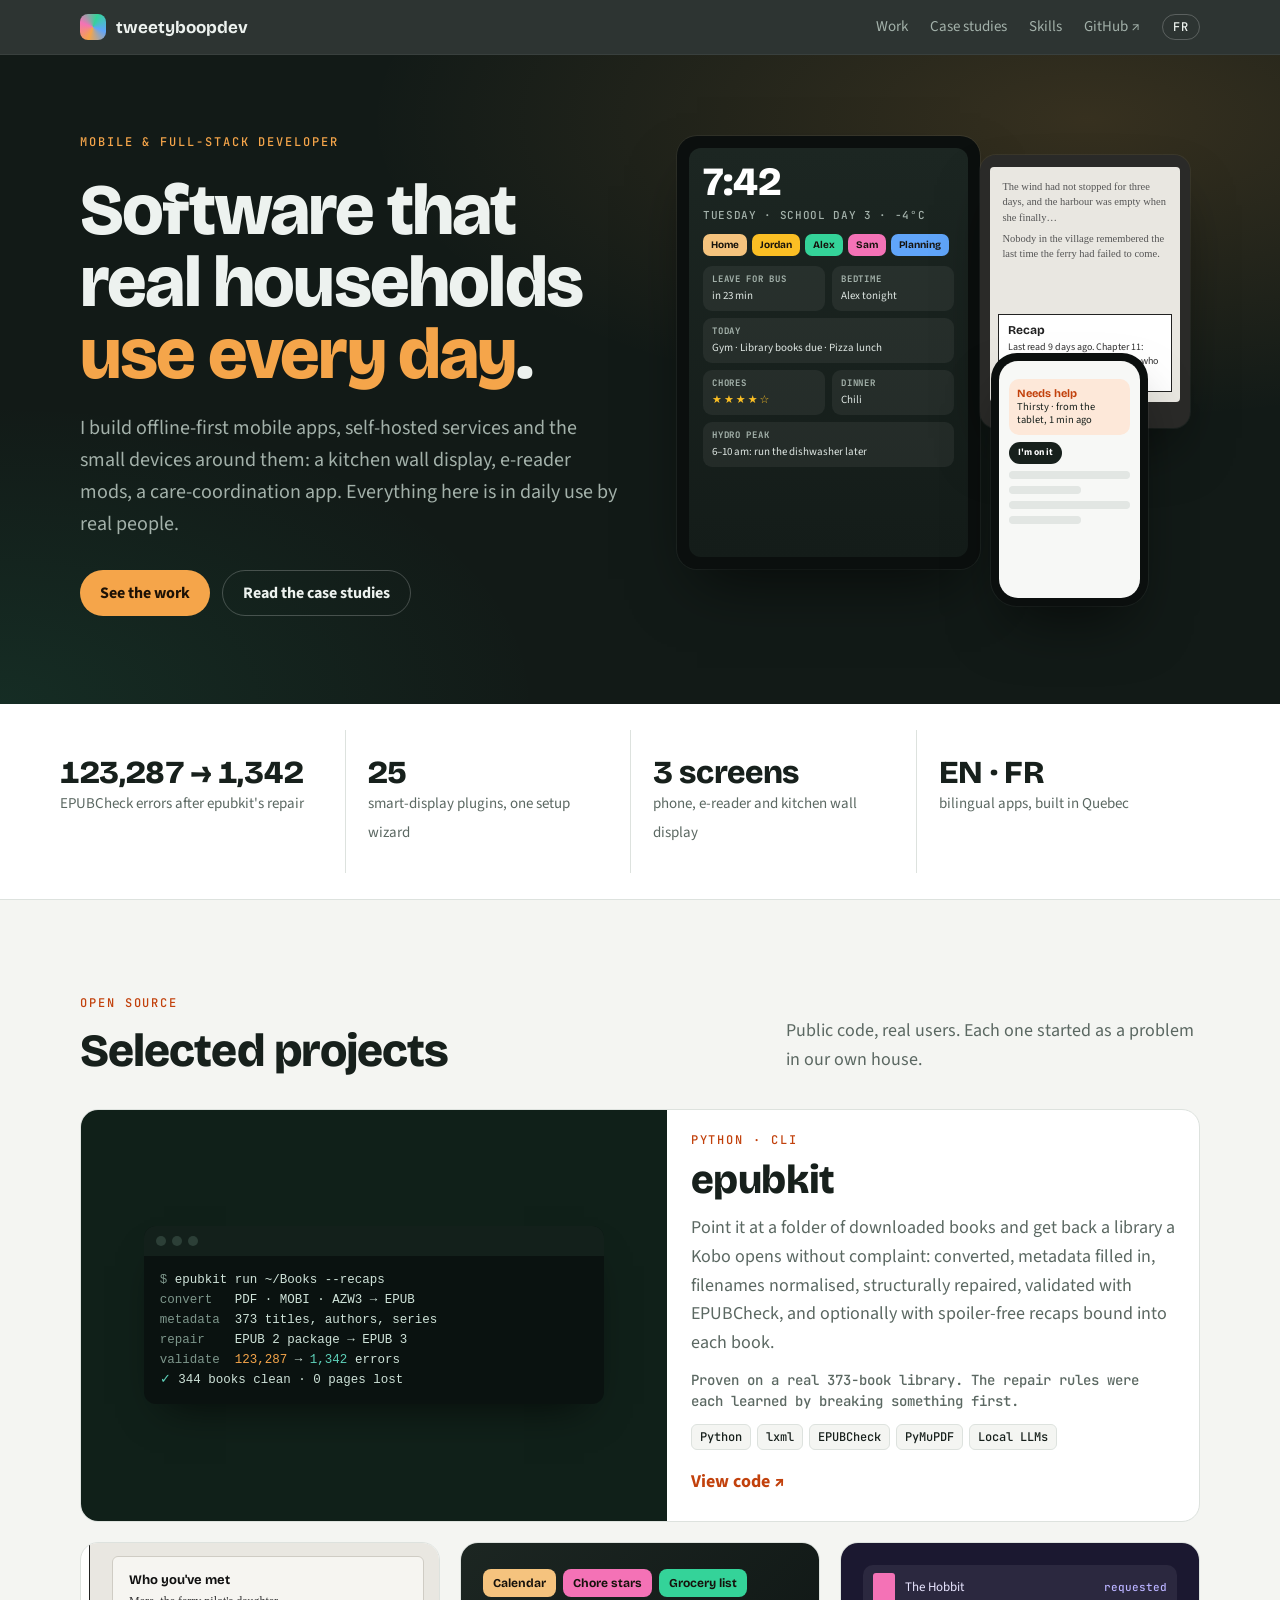
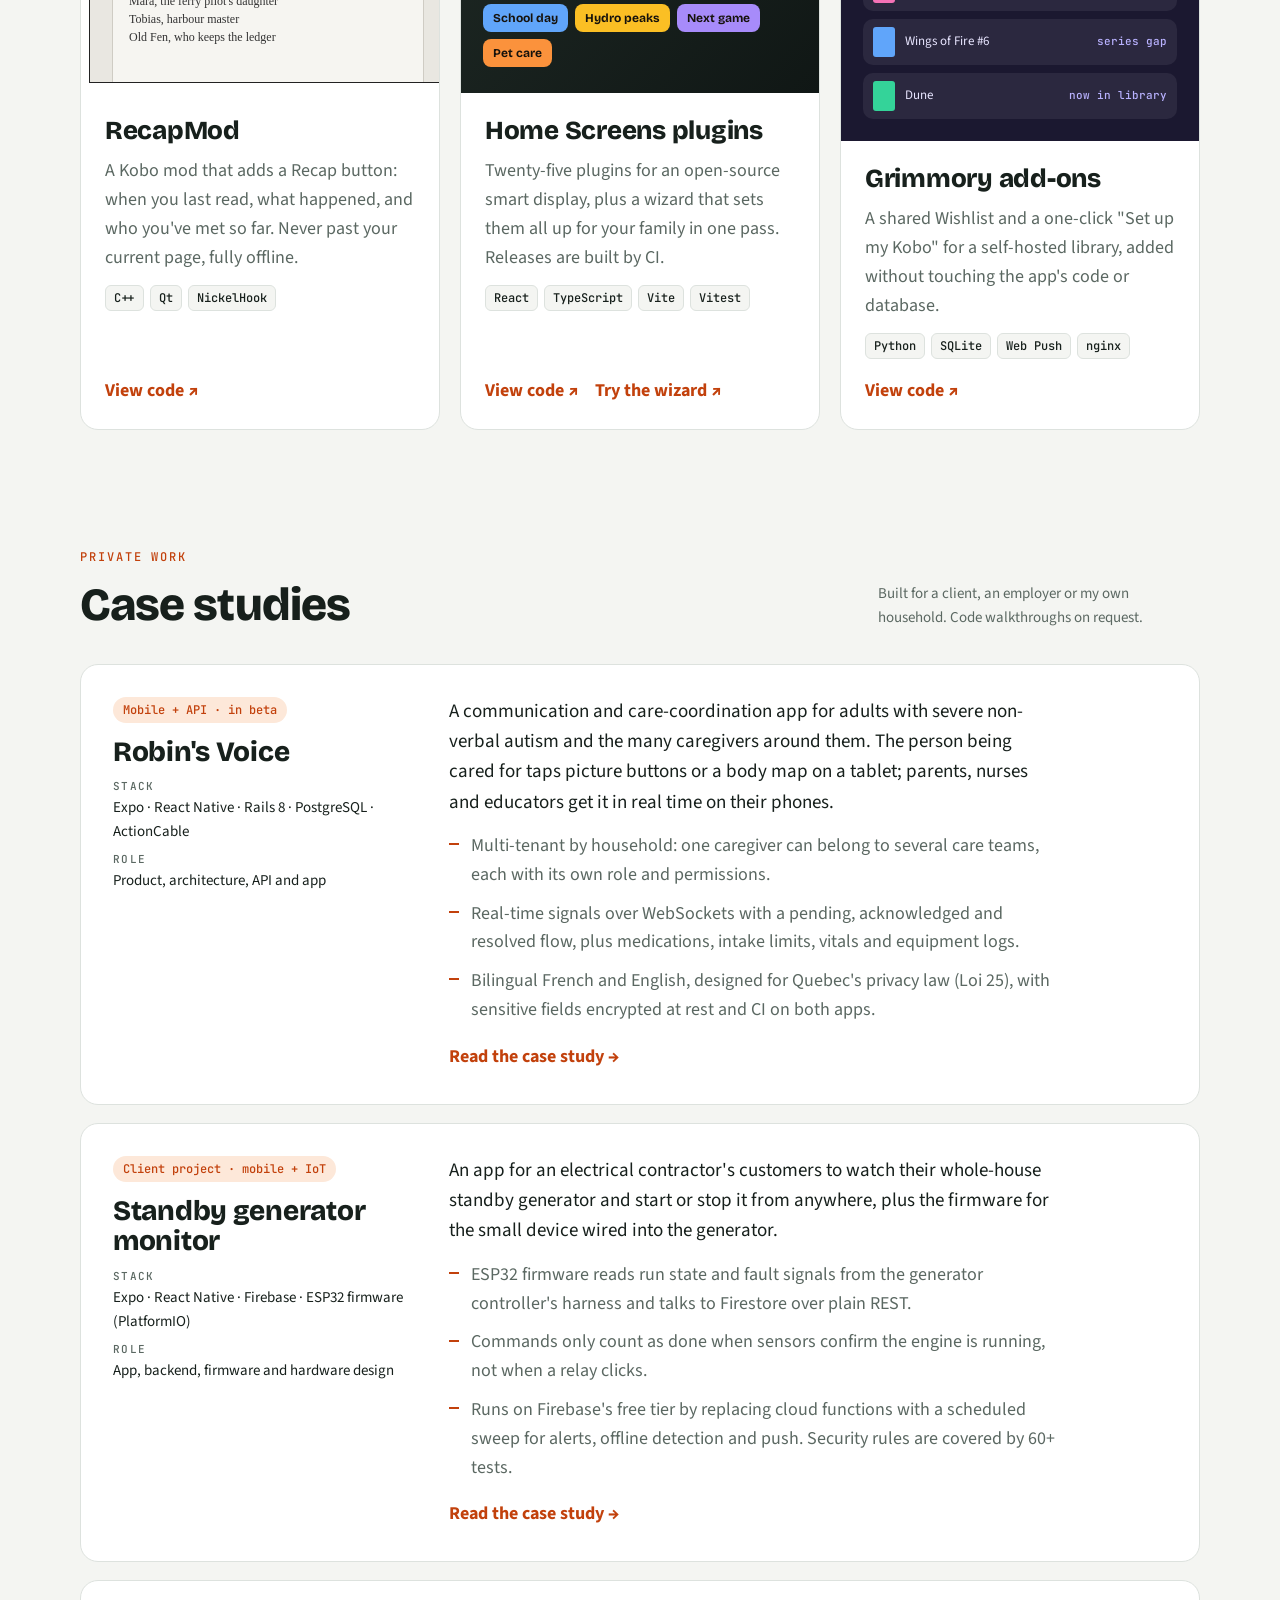
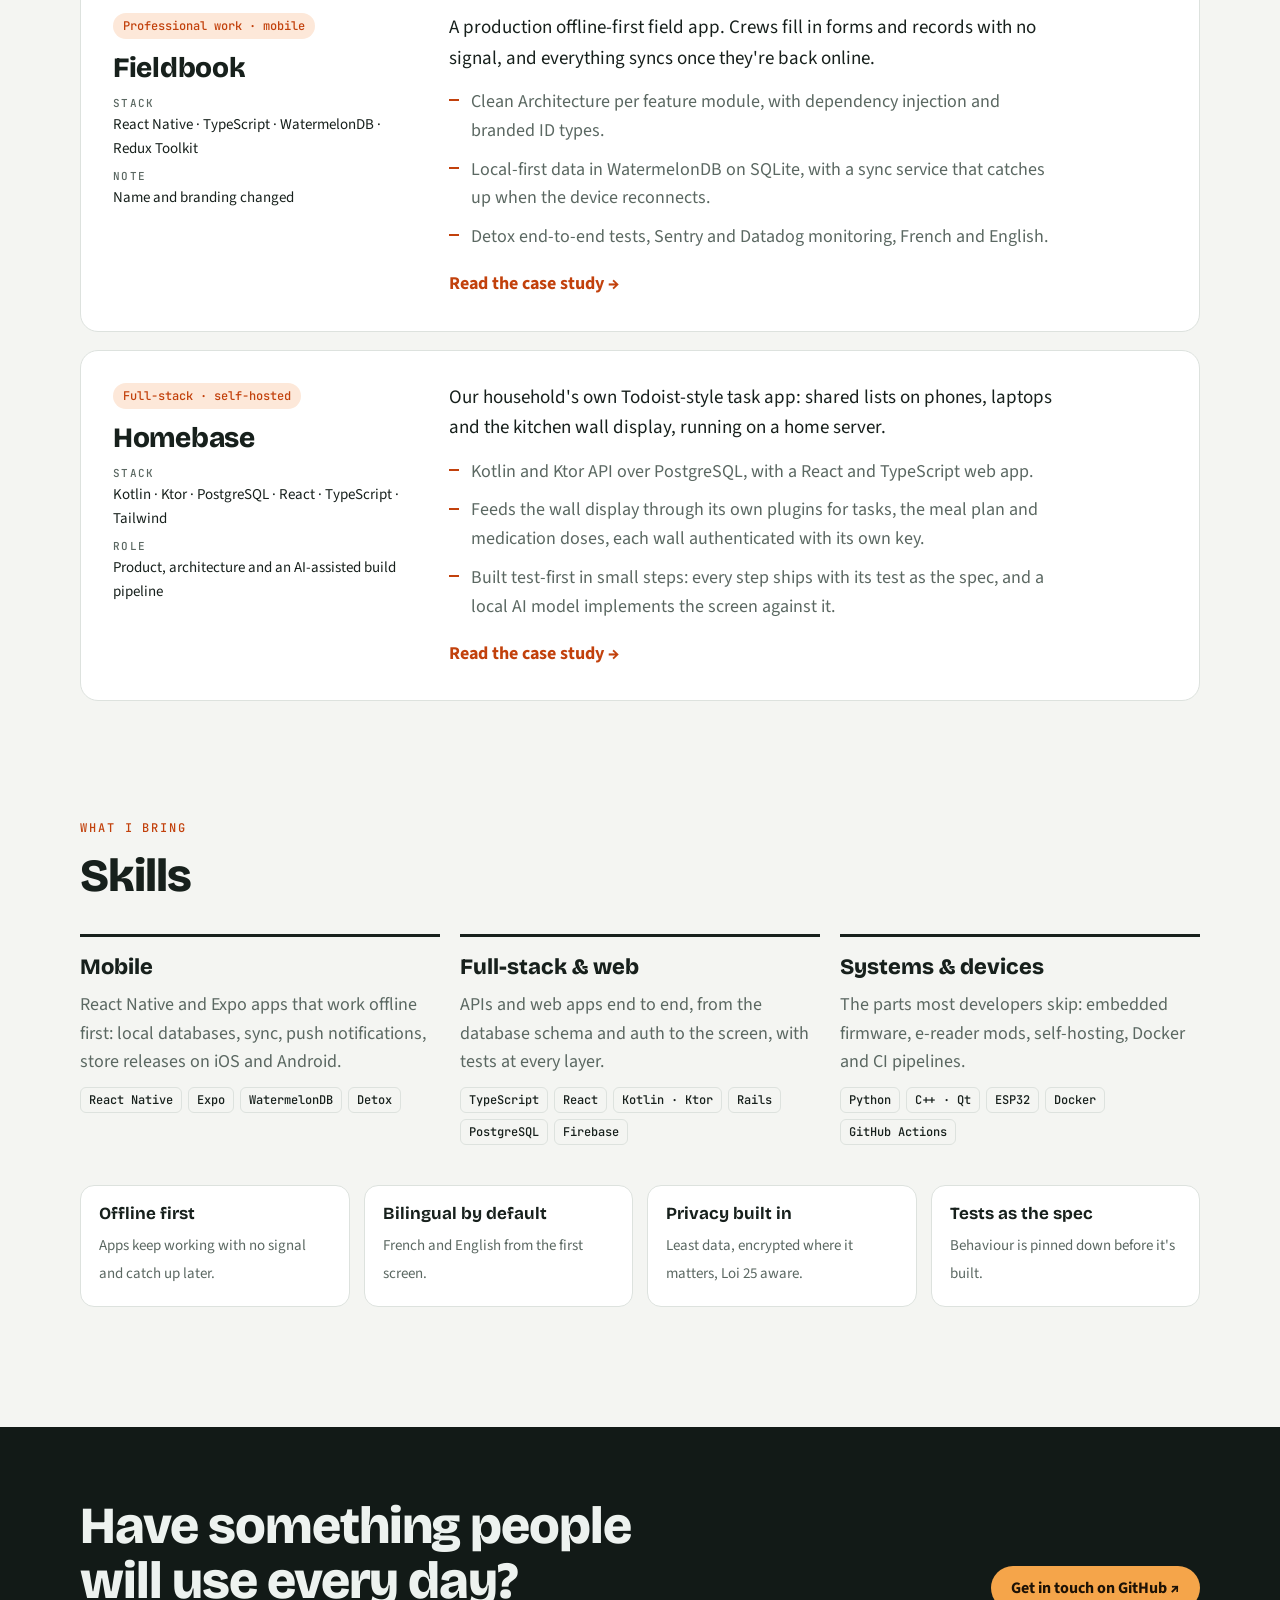
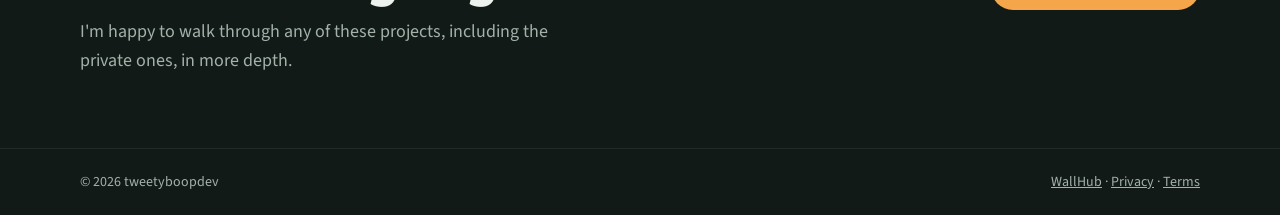
==== commit bd6b7a41: "Add case study pages, French version and link previews Each case study gets its own page with the pr" ====
--- a/index.html
+++ b/index.html
@@ -3,204 +3,30 @@
 <head>
 <meta charset="utf-8">
 <meta name="viewport" content="width=device-width, initial-scale=1, viewport-fit=cover">
-<title>tweetyboopdev · Mobile & full-stack developer</title>
+<title>tweetyboopdev · Mobile &amp; full-stack developer</title>
 <meta name="description" content="Offline-first mobile apps, self-hosted family software, e-book tooling and smart-display plugins. Software real households use every day.">
-<meta property="og:title" content="tweetyboopdev · Mobile & full-stack developer">
-<meta property="og:description" content="Software real households use every day: React Native, TypeScript, Kotlin, Rails, Python, C++.">
+<link rel="canonical" href="https://tweetyboopdev2022-code.github.io/">
+<link rel="alternate" hreflang="en" href="https://tweetyboopdev2022-code.github.io/">
+<link rel="alternate" hreflang="fr" href="https://tweetyboopdev2022-code.github.io/fr/">
+<link rel="alternate" hreflang="x-default" href="https://tweetyboopdev2022-code.github.io/">
+<meta property="og:type" content="website">
+<meta property="og:site_name" content="tweetyboopdev">
+<meta property="og:title" content="tweetyboopdev · Mobile &amp; full-stack developer">
+<meta property="og:description" content="Offline-first mobile apps, self-hosted family software, e-book tooling and smart-display plugins. Software real households use every day.">
+<meta property="og:url" content="https://tweetyboopdev2022-code.github.io/">
+<meta property="og:image" content="https://tweetyboopdev2022-code.github.io/assets/og-en.png">
+<meta property="og:image:width" content="1200">
+<meta property="og:image:height" content="630">
+<meta property="og:locale" content="en_CA">
+<meta name="twitter:card" content="summary_large_image">
+<meta name="theme-color" content="#121a17">
+<link rel="icon" href="/assets/icon.svg" type="image/svg+xml">
+<link rel="icon" href="/assets/icon-32.png" sizes="32x32" type="image/png">
+<link rel="apple-touch-icon" href="/assets/apple-touch-icon.png">
 <link rel="preconnect" href="https://fonts.googleapis.com">
 <link rel="preconnect" href="https://fonts.gstatic.com" crossorigin>
 <link rel="stylesheet" href="https://fonts.googleapis.com/css2?family=Bricolage+Grotesque:opsz,wght@12..96,500;12..96,700;12..96,800&family=Source+Sans+3:wght@400;600;700&family=JetBrains+Mono:wght@400;500&display=swap">
-<style>
-/* Layout: a dark "living room" hero holding three device mockups (wall display, e-reader, phone);
-   below it a light page: proof strip, featured + grid projects, case-study rows, skills, contact band. */
-:root {
-  --bg: #f4f5f2;
-  --surface: #ffffff;
-  --ink: #17201c;
-  --muted: #5b6862;
-  --line: #dde2de;
-  --accent: #c2410c;
-  --accent-soft: #fde8d9;
-  --night: #121a17;
-  --night-2: #1b2622;
-  --night-ink: #edf2ef;
-  --night-muted: #a3b1aa;
-  --glow: #f5a54a;
-  --display: "Bricolage Grotesque", "Avenir Next", "Segoe UI", system-ui, sans-serif;
-  --body: "Source Sans 3", "Segoe UI", system-ui, sans-serif;
-  --mono: "JetBrains Mono", ui-monospace, Menlo, Consolas, monospace;
-  --radius: 18px;
-  color-scheme: light;
-}
-@media (prefers-color-scheme: dark) {
-  :root {
-    --bg: #0e1412; --surface: #151d1a; --ink: #e7ede9; --muted: #9db0a7; --line: #24302b;
-    --accent: #f5a54a; --accent-soft: #33261a; --night: #090e0c; --night-2: #121a17;
-    color-scheme: dark;
-  }
-}
-* { box-sizing: border-box; }
-html { scroll-behavior: smooth; scroll-padding-top: 72px; }
-@media (prefers-reduced-motion: reduce) { html { scroll-behavior: auto; } *, *::before, *::after { transition: none !important; animation: none !important; } }
-body { margin: 0; background: var(--bg); color: var(--ink); font: 18px/1.6 var(--body); -webkit-font-smoothing: antialiased; }
-img, svg { max-width: 100%; }
-a { color: inherit; }
-a:focus-visible, button:focus-visible { outline: 3px solid var(--glow); outline-offset: 3px; border-radius: 6px; }
-.wrap { max-width: 1160px; margin: 0 auto; padding-left: max(20px, env(safe-area-inset-left, 0px)); padding-right: max(20px, env(safe-area-inset-right, 0px)); }
-.eyebrow { font: 500 12px/1 var(--mono); letter-spacing: .16em; text-transform: uppercase; color: var(--accent); }
-
-/* nav */
-.nav { position: sticky; top: env(safe-area-inset-top, 0px); z-index: 20; background: color-mix(in srgb, var(--night) 88%, transparent); backdrop-filter: blur(12px); -webkit-backdrop-filter: blur(12px); color: var(--night-ink); border-bottom: 1px solid rgba(255,255,255,.06); }
-body::before { content: ""; position: fixed; inset: 0 0 auto; height: env(safe-area-inset-top, 0px); z-index: 30; background: var(--night); }
-.nav .wrap { display: flex; align-items: center; justify-content: space-between; gap: 16px; padding-block: 14px; }
-.brand { display: flex; align-items: center; gap: 10px; font: 700 17px/1 var(--display); text-decoration: none; }
-.brand i { width: 26px; height: 26px; border-radius: 8px; background: conic-gradient(from 200deg, #f5a54a, #f472b6, #34d399, #60a5fa, #f5a54a); display: inline-block; }
-.nav ul { list-style: none; display: flex; gap: 22px; margin: 0; padding: 0; font-size: 15px; }
-.nav ul a { text-decoration: none; color: var(--night-muted); }
-.nav ul a:hover { color: var(--night-ink); }
-@media (max-width: 560px) { .nav ul li:not(:last-child) { display: none; } }
-
-/* hero */
-.hero { background: radial-gradient(1200px 500px at 85% 10%, rgba(245,165,74,.16), transparent 60%), radial-gradient(900px 500px at 0% 100%, rgba(52,211,153,.10), transparent 60%), var(--night); color: var(--night-ink); overflow: hidden; }
-.hero .wrap { display: grid; grid-template-columns: minmax(0, 1.05fr) minmax(0, 1fr); gap: 48px; align-items: center; padding-block: 72px 88px; }
-@media (max-width: 960px) { .hero .wrap { grid-template-columns: minmax(0, 1fr); padding-block: 48px 64px; } }
-.hero h1 { font: 800 clamp(40px, 6vw, 72px)/1.0 var(--display); letter-spacing: -.025em; margin: 18px 0 22px; text-wrap: balance; }
-.hero h1 em { font-style: normal; color: var(--glow); }
-.hero p.lede { font-size: 20px; color: var(--night-muted); max-width: 54ch; margin: 0 0 30px; }
-.cta { display: flex; flex-wrap: wrap; gap: 12px; }
-.btn { display: inline-flex; align-items: center; gap: 8px; font: 700 16px/1 var(--body); padding: 14px 20px; border-radius: 999px; text-decoration: none; transition: transform .15s ease, background-color .2s; }
-.btn.primary { background: var(--glow); color: #1d1206; }
-.btn.ghost { border: 1px solid rgba(255,255,255,.22); color: var(--night-ink); }
-.btn:hover { transform: translateY(-1px); }
-.hero .eyebrow { color: var(--glow); }
-
-/* devices */
-.devices { position: relative; height: 470px; }
-@media (max-width: 960px) { .devices { height: 420px; max-width: 560px; width: 100%; margin: 0 auto; } }
-@media (max-width: 480px) { .devices { height: 360px; } }
-.dev { position: absolute; border-radius: 22px; box-shadow: 0 30px 60px -20px rgba(0,0,0,.6), 0 0 0 1px rgba(255,255,255,.06); }
-.wall { left: 0; top: 0; width: 58%; height: 92%; background: #0b0f0e; padding: 12px; border-radius: 20px; }
-.wall .screen { height: 100%; border-radius: 12px; background: linear-gradient(180deg, #1c2622, #141c19); padding: 14px; display: grid; grid-template-rows: auto auto 1fr; gap: 10px; overflow: hidden; }
-.wall .time { font: 800 clamp(26px, 4vw, 40px)/1 var(--display); color: #fff; }
-.wall .time small { display: block; font: 500 11px/1.4 var(--mono); color: #a3b1aa; letter-spacing: .06em; margin-top: 6px; }
-.tabs { display: flex; flex-wrap: wrap; gap: 5px; }
-.tabs b { font: 700 10px/1 var(--display); padding: 6px 8px; border-radius: 7px; color: #16120c; }
-.tiles { display: grid; grid-template-columns: 1fr 1fr; gap: 7px; align-content: start; }
-.tile { background: rgba(255,255,255,.06); border-radius: 9px; padding: 8px 9px; font-size: 11px; line-height: 1.3; color: #dfe7e3; min-width: 0; }
-.tile b { display: block; font: 700 9px/1.2 var(--mono); letter-spacing: .08em; text-transform: uppercase; color: #a3b1aa; margin-bottom: 4px; }
-.tile.wide { grid-column: span 2; }
-.stars { color: #fbbf24; letter-spacing: 2px; }
-.kobo { right: 2%; top: 4%; width: 40%; height: 58%; background: #2a2a28; padding: 12px 10px 26px; border-radius: 16px; }
-.kobo .screen { height: 100%; background: #e9e7e1; border-radius: 4px; color: #222; padding: 12px; font-family: Georgia, "Times New Roman", serif; font-size: 10.5px; line-height: 1.45; overflow: hidden; position: relative; }
-.kobo .screen p { margin: 0 0 6px; color: #555; }
-.recap { position: absolute; left: 8px; right: 8px; bottom: 10px; background: #fff; border: 1px solid #222; padding: 9px; font-family: var(--body); }
-.recap h4 { margin: 0 0 4px; font: 700 12px/1.1 var(--display); }
-.recap span { display: block; font-size: 10px; color: #333; line-height: 1.35; }
-.phone { right: 10%; bottom: 0; width: 30%; height: 54%; background: #0b0f0e; padding: 8px; border-radius: 26px; }
-.phone .screen { height: 100%; border-radius: 19px; background: #f7f8f6; padding: 18px 10px 10px; display: grid; align-content: start; gap: 7px; overflow: hidden; color: #17201c; }
-.phone .ping { background: #fde8d9; border-radius: 10px; padding: 8px; font-size: 10.5px; line-height: 1.3; }
-.phone .ping b { display: block; font: 700 11px/1.2 var(--display); color: #c2410c; }
-.phone .row { height: 8px; border-radius: 4px; background: #e2e6e3; }
-.phone .row.s { width: 60%; }
-.phone .ack { justify-self: start; background: #17201c; color: #fff; font: 700 9.5px/1 var(--body); padding: 6px 9px; border-radius: 999px; }
-@media (prefers-reduced-motion: no-preference) {
-  .dev { animation: rise .8s cubic-bezier(.2,.7,.2,1) both; }
-  .kobo { animation-delay: .12s; } .phone { animation-delay: .24s; }
-  @keyframes rise { from { transform: translateY(14px); } to { transform: none; } }
-}
-
-/* proof strip */
-.proof { border-bottom: 1px solid var(--line); background: var(--surface); }
-.proof .wrap { display: grid; grid-template-columns: repeat(4, minmax(0, 1fr)); gap: 0; }
-@media (max-width: 760px) { .proof .wrap { grid-template-columns: repeat(2, minmax(0, 1fr)); } }
-.proof div { padding: 26px 18px 26px 0; border-right: 1px solid var(--line); min-width: 0; }
-.proof div + div { padding-left: 22px; }
-.proof div:last-child { border-right: 0; }
-@media (max-width: 760px) { .proof div { border-right: 0; padding-left: 0 !important; } }
-.proof strong { display: block; font: 800 clamp(24px, 3vw, 32px)/1.05 var(--display); letter-spacing: -.01em; font-variant-numeric: tabular-nums; }
-.proof span { font-size: 15px; color: var(--muted); }
-
-/* sections */
-section.block { padding-block: 88px 24px; }
-.head { display: flex; flex-wrap: wrap; align-items: end; justify-content: space-between; gap: 16px; margin-bottom: 34px; }
-.head h2 { font: 800 clamp(30px, 4vw, 46px)/1.05 var(--display); letter-spacing: -.02em; margin: 10px 0 0; text-wrap: balance; }
-.head p { margin: 0; color: var(--muted); max-width: 46ch; }
-
-/* projects */
-.projects { display: grid; grid-template-columns: repeat(6, minmax(0, 1fr)); gap: 20px; }
-.proj { grid-column: span 2; background: var(--surface); border: 1px solid var(--line); border-radius: var(--radius); overflow: hidden; display: flex; flex-direction: column; min-width: 0; transition: transform .2s ease, box-shadow .2s ease; }
-.proj:hover { transform: translateY(-3px); box-shadow: 0 18px 40px -24px rgba(0,0,0,.35); }
-.proj.feature { grid-column: span 6; display: grid; grid-template-columns: minmax(0, 1.1fr) minmax(0, 1fr); }
-@media (max-width: 960px) { .proj { grid-column: span 3; } .proj.feature { grid-column: span 6; grid-template-columns: minmax(0, 1fr); } }
-@media (max-width: 640px) { .proj, .proj.feature { grid-column: span 6; } }
-.art { min-height: 150px; position: relative; overflow: hidden; }
-.proj .body { padding: 24px; display: flex; flex-direction: column; gap: 12px; flex: 1; }
-.proj h3 { font: 800 26px/1.1 var(--display); margin: 0; letter-spacing: -.01em; }
-.proj.feature h3 { font-size: clamp(30px, 3.6vw, 40px); }
-.proj p { margin: 0; color: var(--muted); }
-.metric { font: 500 14px/1.5 var(--mono); color: var(--accent); }
-.tags { display: flex; flex-wrap: wrap; gap: 6px; }
-.tags span { font: 500 12px/1 var(--mono); padding: 6px 8px; border-radius: 6px; background: var(--bg); border: 1px solid var(--line); }
-.links { display: flex; flex-wrap: wrap; gap: 16px; margin-top: auto; padding-top: 6px; }
-.links a { font-weight: 700; color: var(--accent); text-decoration: none; }
-.links a:hover { text-decoration: underline; text-underline-offset: 3px; }
-
-/* project art */
-.art.epub { background: #102019; display: grid; place-items: center; padding: 28px; min-height: 280px; }
-.term { width: 100%; max-width: 460px; background: #0a1210; border-radius: 12px; box-shadow: 0 20px 40px -20px rgba(0,0,0,.7); font: 12.5px/1.6 var(--mono); color: #cfe3d9; overflow: hidden; }
-.term .bar { display: flex; gap: 6px; padding: 10px 12px; background: #13201b; }
-.term .bar i { width: 10px; height: 10px; border-radius: 50%; background: #2c3f37; }
-.term pre { margin: 0; padding: 14px 16px; white-space: pre-wrap; overflow-wrap: anywhere; }
-.term .ok { color: #5ed1b9; } .term .dim { color: #7d968b; } .term .hi { color: #f5a54a; }
-.art.recap { background: #e9e7e1; }
-.art.recap .page { position: absolute; inset: 22px 22px -10px; background: #f6f5f1; border: 1px solid #cfccc4; border-radius: 6px; padding: 16px; font: 12px/1.5 Georgia, serif; color: #333; }
-.art.recap .page b { font: 700 13px/1.2 var(--display); display: block; margin-bottom: 4px; color: #111; }
-.art.hs { background: linear-gradient(135deg, #1c2622, #101715); padding: 22px; display: flex; flex-wrap: wrap; gap: 7px; align-content: center; }
-.art.hs b { font: 700 12px/1 var(--display); padding: 8px 10px; border-radius: 8px; color: #16120c; }
-.art.grim { background: #1b1830; padding: 22px; display: grid; gap: 8px; align-content: center; }
-.art.grim .book { display: flex; align-items: center; gap: 10px; background: rgba(255,255,255,.07); border-radius: 10px; padding: 8px 10px; color: #e8e5ff; font-size: 13px; }
-.art.grim .book i { width: 22px; height: 30px; border-radius: 3px; flex: none; }
-.art.grim .book em { margin-left: auto; font-style: normal; font: 500 11px/1 var(--mono); color: #b9b2ff; }
-
-/* case studies */
-.cases { display: grid; gap: 18px; }
-.case { display: grid; grid-template-columns: minmax(0, 300px) minmax(0, 1fr); gap: 36px; background: var(--surface); border: 1px solid var(--line); border-radius: var(--radius); padding: 32px; }
-@media (max-width: 820px) { .case { grid-template-columns: minmax(0, 1fr); gap: 18px; padding: 24px; } }
-.case aside { display: grid; gap: 14px; align-content: start; }
-.case h3 { font: 800 28px/1.1 var(--display); margin: 0; letter-spacing: -.01em; }
-.kind { justify-self: start; font: 500 12px/1 var(--mono); padding: 7px 10px; border-radius: 999px; background: var(--accent-soft); color: var(--accent); }
-.case dl { margin: 0; display: grid; gap: 10px; font-size: 15px; }
-.case dt { font: 500 11px/1 var(--mono); letter-spacing: .12em; text-transform: uppercase; color: var(--muted); }
-.case dd { margin: 4px 0 0; }
-.case .story { display: grid; gap: 14px; max-width: 68ch; }
-.case .story p { margin: 0; font-size: 19px; }
-.case ul { margin: 0; padding: 0; list-style: none; display: grid; gap: 10px; }
-.case li { position: relative; padding-left: 22px; color: var(--muted); }
-.case li::before { content: ""; position: absolute; left: 0; top: .62em; width: 10px; height: 2px; background: var(--accent); }
-.private { font-size: 15px; color: var(--muted); }
-
-/* skills */
-.skills { display: grid; grid-template-columns: repeat(3, minmax(0, 1fr)); gap: 20px; }
-@media (max-width: 860px) { .skills { grid-template-columns: minmax(0, 1fr); } }
-.skill { border-top: 3px solid var(--ink); padding-top: 18px; display: grid; gap: 10px; align-content: start; }
-.skill h3 { font: 800 22px/1.15 var(--display); margin: 0; }
-.skill p { margin: 0; color: var(--muted); }
-.principles { margin-top: 40px; display: grid; grid-template-columns: repeat(4, minmax(0, 1fr)); gap: 14px; }
-@media (max-width: 860px) { .principles { grid-template-columns: repeat(2, minmax(0, 1fr)); } }
-.principles div { background: var(--surface); border: 1px solid var(--line); border-radius: 14px; padding: 18px; min-width: 0; }
-.principles b { display: block; font: 700 17px/1.2 var(--display); margin-bottom: 6px; }
-.principles span { font-size: 15px; color: var(--muted); }
-
-/* contact */
-.contact { margin-top: 96px; background: var(--night); color: var(--night-ink); }
-.contact .wrap { padding-block: 72px; display: grid; grid-template-columns: minmax(0, 1fr) auto; gap: 28px; align-items: center; }
-@media (max-width: 760px) { .contact .wrap { grid-template-columns: minmax(0, 1fr); } }
-.contact h2 { font: 800 clamp(30px, 4.4vw, 52px)/1.05 var(--display); margin: 0 0 10px; letter-spacing: -.02em; text-wrap: balance; }
-.contact p { margin: 0; color: var(--night-muted); max-width: 52ch; }
-footer { background: var(--night); color: var(--night-muted); border-top: 1px solid rgba(255,255,255,.07); font-size: 14px; }
-footer .wrap { display: flex; flex-wrap: wrap; justify-content: space-between; gap: 12px; padding-block: 22px calc(22px + env(safe-area-inset-bottom, 0px)); }
-footer a { color: var(--night-muted); }
-</style>
+<link rel="stylesheet" href="/assets/site.css">
 </head>
 <body>
 
@@ -211,7 +37,9 @@
       <li><a href="#work">Work</a></li>
       <li><a href="#cases">Case studies</a></li>
       <li><a href="#skills">Skills</a></li>
+      
       <li><a href="https://github.com/tweetyboopdev2022-code">GitHub ↗</a></li>
+      <li><a class="lang" href="/fr/" hreflang="fr" lang="fr" aria-label="Lire en français">FR</a></li>
     </ul>
   </div>
 </header>
@@ -223,9 +51,10 @@
         <span class="eyebrow">Mobile &amp; full-stack developer</span>
         <h1 id="hero-h">Software that real households <em>use every day</em>.</h1>
         <p class="lede">I build offline-first mobile apps, self-hosted services and the small devices around them: a kitchen wall display, e-reader mods, a care-coordination app. Everything here is in daily use by real people.</p>
+        
         <div class="cta">
           <a class="btn primary" href="#work">See the work</a>
-          <a class="btn ghost" href="https://github.com/tweetyboopdev2022-code">GitHub profile ↗</a>
+          <a class="btn ghost" href="#cases">Read the case studies</a>
         </div>
       </div>
 
@@ -235,19 +64,13 @@
             <div class="time">7:42<small>TUESDAY · SCHOOL DAY 3 · −4°C</small></div>
             <div class="tabs"><b style="background:#f5c37e">Home</b><b style="background:#fbbf24">Jordan</b><b style="background:#34d399">Alex</b><b style="background:#f472b6">Sam</b><b style="background:#60a5fa">Planning</b></div>
             <div class="tiles">
-              <div class="tile"><b>Leave for bus</b>in 23 min</div>
-              <div class="tile"><b>Bedtime</b>Alex tonight</div>
-              <div class="tile wide"><b>Today</b>Gym · Library books due · Pizza lunch</div>
-              <div class="tile"><b>Chores</b><span class="stars">★★★★☆</span></div>
-              <div class="tile"><b>Dinner</b>Chili</div>
-              <div class="tile wide"><b>Hydro peak</b>6–10 am: run the dishwasher later</div>
+              <div class="tile"><b>Leave for bus</b>in 23 min</div><div class="tile"><b>Bedtime</b>Alex tonight</div><div class="tile wide"><b>Today</b>Gym · Library books due · Pizza lunch</div><div class="tile"><b>Chores</b><span class="stars">★★★★☆</span></div><div class="tile"><b>Dinner</b>Chili</div><div class="tile wide"><b>Hydro peak</b>6–10 am: run the dishwasher later</div>
             </div>
           </div>
         </div>
         <div class="dev kobo">
           <div class="screen">
-            <p>The wind had not stopped for three days, and the harbour was empty when she finally…</p>
-            <p>Nobody in the village remembered the last time the ferry had failed to come.</p>
+            <p>The wind had not stopped for three days, and the harbour was empty when she finally…</p><p>Nobody in the village remembered the last time the ferry had failed to come.</p>
             <div class="recap"><h4>Recap</h4><span>Last read 9 days ago. Chapter 11: Mara finds the ledger and learns who sold the boat.</span></div>
           </div>
         </div>
@@ -264,10 +87,7 @@
 
   <div class="proof">
     <div class="wrap">
-      <div><strong>123,287 → 1,342</strong><span>EPUBCheck errors after epubkit's repair</span></div>
-      <div><strong>25</strong><span>smart-display plugins, one setup wizard</span></div>
-      <div><strong>3 screens</strong><span>phone, e-reader and kitchen wall display</span></div>
-      <div><strong>EN · FR</strong><span>bilingual apps, built in Quebec</span></div>
+      <div><strong>123,287 → 1,342</strong><span>EPUBCheck errors after epubkit's repair</span></div><div><strong>25</strong><span>smart-display plugins, one setup wizard</span></div><div><strong>3 screens</strong><span>phone, e-reader and kitchen wall display</span></div><div><strong>EN · FR</strong><span>bilingual apps, built in Quebec</span></div>
     </div>
   </div>
 
@@ -322,9 +142,7 @@
 
       <article class="proj">
         <div class="art grim" aria-hidden="true">
-          <div class="book"><i style="background:#f472b6"></i>The Hobbit<em>requested</em></div>
-          <div class="book"><i style="background:#60a5fa"></i>Wings of Fire #6<em>series gap</em></div>
-          <div class="book"><i style="background:#34d399"></i>Dune<em>now in library</em></div>
+          <div class="book"><i style="background:#f472b6"></i>The Hobbit<em>requested</em></div><div class="book"><i style="background:#60a5fa"></i>Wings of Fire #6<em>series gap</em></div><div class="book"><i style="background:#34d399"></i>Dune<em>now in library</em></div>
         </div>
         <div class="body">
           <h3>Grimmory add-ons</h3>
@@ -343,22 +161,19 @@
     </div>
 
     <div class="cases">
+      
       <article class="case" id="robins-voice">
         <aside>
-          <span class="kind">Mobile + API · in development</span>
+          <span class="kind">Mobile + API · in beta</span>
           <h3>Robin's Voice</h3>
           <dl><div><dt>Stack</dt><dd>Expo · React Native · Rails 8 · PostgreSQL · ActionCable</dd></div><div><dt>Role</dt><dd>Product, architecture, API and app</dd></div></dl>
         </aside>
         <div class="story">
           <p>A communication and care-coordination app for adults with severe non-verbal autism and the many caregivers around them. The person being cared for taps picture buttons or a body map on a tablet; parents, nurses and educators get it in real time on their phones.</p>
-          <ul>
-            <li>Multi-tenant by household: one caregiver can belong to several care teams, each with its own role and permissions.</li>
-            <li>Real-time signals over WebSockets with a pending, acknowledged and resolved flow, plus medications, intake limits, vitals and equipment logs.</li>
-            <li>Bilingual French and English, designed for Quebec's privacy law (Loi 25), with sensitive fields encrypted at rest and CI on both apps.</li>
-          </ul>
-        </div>
-      </article>
-
+          <ul><li>Multi-tenant by household: one caregiver can belong to several care teams, each with its own role and permissions.</li><li>Real-time signals over WebSockets with a pending, acknowledged and resolved flow, plus medications, intake limits, vitals and equipment logs.</li><li>Bilingual French and English, designed for Quebec's privacy law (Loi 25), with sensitive fields encrypted at rest and CI on both apps.</li></ul>
+          <a class="more" href="/work/robins-voice/">Read the case study →</a>
+        </div>
+      </article>
       <article class="case" id="generator-monitor">
         <aside>
           <span class="kind">Client project · mobile + IoT</span>
@@ -367,14 +182,10 @@
         </aside>
         <div class="story">
           <p>An app for an electrical contractor's customers to watch their whole-house standby generator and start or stop it from anywhere, plus the firmware for the small device wired into the generator.</p>
-          <ul>
-            <li>ESP32 firmware reads run state and fault signals from the generator controller's harness and talks to Firestore over plain REST.</li>
-            <li>Commands only count as done when sensors confirm the engine is running, not when a relay clicks.</li>
-            <li>Runs on Firebase's free tier by replacing cloud functions with a scheduled sweep for alerts, offline detection and push. Security rules are covered by 60+ tests.</li>
-          </ul>
-        </div>
-      </article>
-
+          <ul><li>ESP32 firmware reads run state and fault signals from the generator controller's harness and talks to Firestore over plain REST.</li><li>Commands only count as done when sensors confirm the engine is running, not when a relay clicks.</li><li>Runs on Firebase's free tier by replacing cloud functions with a scheduled sweep for alerts, offline detection and push. Security rules are covered by 60+ tests.</li></ul>
+          <a class="more" href="/work/generator-monitor/">Read the case study →</a>
+        </div>
+      </article>
       <article class="case" id="fieldbook">
         <aside>
           <span class="kind">Professional work · mobile</span>
@@ -383,27 +194,20 @@
         </aside>
         <div class="story">
           <p>A production offline-first field app. Crews fill in forms and records with no signal, and everything syncs once they're back online.</p>
-          <ul>
-            <li>Clean Architecture per feature module, with dependency injection and branded ID types.</li>
-            <li>Local-first data in WatermelonDB on SQLite, with a sync service that catches up when the device reconnects.</li>
-            <li>Detox end-to-end tests, Sentry and Datadog monitoring, French and English.</li>
-          </ul>
-        </div>
-      </article>
-
+          <ul><li>Clean Architecture per feature module, with dependency injection and branded ID types.</li><li>Local-first data in WatermelonDB on SQLite, with a sync service that catches up when the device reconnects.</li><li>Detox end-to-end tests, Sentry and Datadog monitoring, French and English.</li></ul>
+          <a class="more" href="/work/fieldbook/">Read the case study →</a>
+        </div>
+      </article>
       <article class="case" id="homebase">
         <aside>
           <span class="kind">Full-stack · self-hosted</span>
           <h3>Homebase</h3>
-          <dl><div><dt>Stack</dt><dd>Kotlin · Ktor · PostgreSQL · React · TypeScript · Tailwind</dd></div><div><dt>Role</dt><dd>Everything, for my own household</dd></div></dl>
+          <dl><div><dt>Stack</dt><dd>Kotlin · Ktor · PostgreSQL · React · TypeScript · Tailwind</dd></div><div><dt>Role</dt><dd>Product, architecture and an AI-assisted build pipeline</dd></div></dl>
         </aside>
         <div class="story">
           <p>Our household's own Todoist-style task app: shared lists on phones, laptops and the kitchen wall display, running on a home server.</p>
-          <ul>
-            <li>Kotlin and Ktor API over PostgreSQL, with a React and TypeScript web app.</li>
-            <li>Feeds the wall display through its own plugins for tasks, the meal plan and medication doses, each wall authenticated with its own key.</li>
-            <li>Built test-first in small steps: every step ships with its test as the spec, and a local AI model implements the screen against it.</li>
-          </ul>
+          <ul><li>Kotlin and Ktor API over PostgreSQL, with a React and TypeScript web app.</li><li>Feeds the wall display through its own plugins for tasks, the meal plan and medication doses, each wall authenticated with its own key.</li><li>Built test-first in small steps: every step ships with its test as the spec, and a local AI model implements the screen against it.</li></ul>
+          <a class="more" href="/work/homebase/">Read the case study →</a>
         </div>
       </article>
     </div>
@@ -414,15 +218,10 @@
       <div><span class="eyebrow">What I bring</span><h2 id="skills-h">Skills</h2></div>
     </div>
     <div class="skills">
-      <div class="skill"><h3>Mobile</h3><p>React Native and Expo apps that work offline first: local databases, sync, push notifications, store releases on iOS and Android.</p><div class="tags"><span>React Native</span><span>Expo</span><span>WatermelonDB</span><span>Detox</span></div></div>
-      <div class="skill"><h3>Full-stack &amp; web</h3><p>APIs and web apps end to end, from the database schema and auth to the screen, with tests at every layer.</p><div class="tags"><span>TypeScript</span><span>React</span><span>Kotlin · Ktor</span><span>Rails</span><span>PostgreSQL</span><span>Firebase</span></div></div>
-      <div class="skill"><h3>Systems &amp; devices</h3><p>The parts most developers skip: embedded firmware, e-reader mods, self-hosting, Docker and CI pipelines.</p><div class="tags"><span>Python</span><span>C++ · Qt</span><span>ESP32</span><span>Docker</span><span>GitHub Actions</span></div></div>
+      <div class="skill"><h3>Mobile</h3><p>React Native and Expo apps that work offline first: local databases, sync, push notifications, store releases on iOS and Android.</p><div class="tags"><span>React Native</span><span>Expo</span><span>WatermelonDB</span><span>Detox</span></div></div><div class="skill"><h3>Full-stack &amp; web</h3><p>APIs and web apps end to end, from the database schema and auth to the screen, with tests at every layer.</p><div class="tags"><span>TypeScript</span><span>React</span><span>Kotlin · Ktor</span><span>Rails</span><span>PostgreSQL</span><span>Firebase</span></div></div><div class="skill"><h3>Systems &amp; devices</h3><p>The parts most developers skip: embedded firmware, e-reader mods, self-hosting, Docker and CI pipelines.</p><div class="tags"><span>Python</span><span>C++ · Qt</span><span>ESP32</span><span>Docker</span><span>GitHub Actions</span></div></div>
     </div>
     <div class="principles">
-      <div><b>Offline first</b><span>Apps keep working with no signal and catch up later.</span></div>
-      <div><b>Bilingual by default</b><span>French and English from the first screen.</span></div>
-      <div><b>Privacy built in</b><span>Least data, encrypted where it matters, Loi 25 aware.</span></div>
-      <div><b>Tests as the spec</b><span>Behaviour is pinned down before it's built.</span></div>
+      <div><b>Offline first</b><span>Apps keep working with no signal and catch up later.</span></div><div><b>Bilingual by default</b><span>French and English from the first screen.</span></div><div><b>Privacy built in</b><span>Least data, encrypted where it matters, Loi 25 aware.</span></div><div><b>Tests as the spec</b><span>Behaviour is pinned down before it's built.</span></div>
     </div>
   </section>
 </main>
@@ -433,13 +232,13 @@
       <h2 id="contact-h">Have something people will use every day?</h2>
       <p>I'm happy to walk through any of these projects, including the private ones, in more depth.</p>
     </div>
-    <a class="btn primary" href="https://github.com/tweetyboopdev2022-code">Get in touch on GitHub ↗</a>
+    <div class="actions"><a class="btn primary" href="https://github.com/tweetyboopdev2022-code">Get in touch on GitHub ↗</a></div>
   </div>
 </section>
 <footer>
   <div class="wrap">
     <span>© 2026 tweetyboopdev</span>
-    <span><a href="wallhub/">WallHub</a> · <a href="wallhub/privacy.html">Privacy</a> · <a href="wallhub/terms.html">Terms</a></span>
+    <span><a href="/wallhub/">WallHub</a> · <a href="/wallhub/privacy.html">Privacy</a> · <a href="/wallhub/terms.html">Terms</a></span>
   </div>
 </footer>
 </body>
--- a/assets/site.css
+++ b/assets/site.css
@@ -0,0 +1,259 @@
+/* Layout: a dark "living room" hero holding three device mockups (wall display, e-reader, phone);
+   below it a light page: proof strip, featured + grid projects, case-study rows, skills, contact band. */
+:root {
+  --bg: #f4f5f2;
+  --surface: #ffffff;
+  --ink: #17201c;
+  --muted: #5b6862;
+  --line: #dde2de;
+  --accent: #c2410c;
+  --accent-soft: #fde8d9;
+  --night: #121a17;
+  --night-2: #1b2622;
+  --night-ink: #edf2ef;
+  --night-muted: #a3b1aa;
+  --glow: #f5a54a;
+  --display: "Bricolage Grotesque", "Avenir Next", "Segoe UI", system-ui, sans-serif;
+  --body: "Source Sans 3", "Segoe UI", system-ui, sans-serif;
+  --mono: "JetBrains Mono", ui-monospace, Menlo, Consolas, monospace;
+  --radius: 18px;
+  color-scheme: light;
+}
+@media (prefers-color-scheme: dark) {
+  :root {
+    --bg: #0e1412; --surface: #151d1a; --ink: #e7ede9; --muted: #9db0a7; --line: #24302b;
+    --accent: #f5a54a; --accent-soft: #33261a; --night: #090e0c; --night-2: #121a17;
+    color-scheme: dark;
+  }
+}
+* { box-sizing: border-box; }
+html { scroll-behavior: smooth; scroll-padding-top: 72px; }
+@media (prefers-reduced-motion: reduce) { html { scroll-behavior: auto; } *, *::before, *::after { transition: none !important; animation: none !important; } }
+body { margin: 0; background: var(--bg); color: var(--ink); font: 18px/1.6 var(--body); -webkit-font-smoothing: antialiased; }
+img, svg { max-width: 100%; }
+a { color: inherit; }
+a:focus-visible, button:focus-visible { outline: 3px solid var(--glow); outline-offset: 3px; border-radius: 6px; }
+.wrap { max-width: 1160px; margin: 0 auto; padding-left: max(20px, env(safe-area-inset-left, 0px)); padding-right: max(20px, env(safe-area-inset-right, 0px)); }
+.eyebrow { font: 500 12px/1 var(--mono); letter-spacing: .16em; text-transform: uppercase; color: var(--accent); }
+
+/* nav */
+.nav { position: sticky; top: env(safe-area-inset-top, 0px); z-index: 20; background: color-mix(in srgb, var(--night) 88%, transparent); backdrop-filter: blur(12px); -webkit-backdrop-filter: blur(12px); color: var(--night-ink); border-bottom: 1px solid rgba(255,255,255,.06); }
+body::before { content: ""; position: fixed; inset: 0 0 auto; height: env(safe-area-inset-top, 0px); z-index: 30; background: var(--night); }
+.nav .wrap { display: flex; align-items: center; justify-content: space-between; gap: 16px; padding-block: 14px; }
+.brand { display: flex; align-items: center; gap: 10px; font: 700 17px/1 var(--display); text-decoration: none; }
+.brand i { width: 26px; height: 26px; border-radius: 8px; background: conic-gradient(from 200deg, #f5a54a, #f472b6, #34d399, #60a5fa, #f5a54a); display: inline-block; }
+.nav ul { list-style: none; display: flex; gap: 22px; margin: 0; padding: 0; font-size: 15px; }
+.nav ul a { text-decoration: none; color: var(--night-muted); }
+.nav ul a:hover { color: var(--night-ink); }
+@media (max-width: 560px) { .nav ul li:not(:last-child) { display: none; } }
+
+/* hero */
+.hero { background: radial-gradient(1200px 500px at 85% 10%, rgba(245,165,74,.16), transparent 60%), radial-gradient(900px 500px at 0% 100%, rgba(52,211,153,.10), transparent 60%), var(--night); color: var(--night-ink); overflow: hidden; }
+.hero .wrap { display: grid; grid-template-columns: minmax(0, 1.05fr) minmax(0, 1fr); gap: 48px; align-items: center; padding-block: 72px 88px; }
+@media (max-width: 960px) { .hero .wrap { grid-template-columns: minmax(0, 1fr); padding-block: 48px 64px; } }
+.hero h1 { font: 800 clamp(40px, 6vw, 72px)/1.0 var(--display); letter-spacing: -.025em; margin: 18px 0 22px; text-wrap: balance; }
+.hero h1 em { font-style: normal; color: var(--glow); }
+.hero p.lede { font-size: 20px; color: var(--night-muted); max-width: 54ch; margin: 0 0 30px; }
+.cta { display: flex; flex-wrap: wrap; gap: 12px; }
+.btn { display: inline-flex; align-items: center; gap: 8px; font: 700 16px/1 var(--body); padding: 14px 20px; border-radius: 999px; text-decoration: none; transition: transform .15s ease, background-color .2s; }
+.btn.primary { background: var(--glow); color: #1d1206; }
+.btn.ghost { border: 1px solid rgba(255,255,255,.22); color: var(--night-ink); }
+.btn:hover { transform: translateY(-1px); }
+.hero .eyebrow { color: var(--glow); }
+
+/* devices */
+.devices { position: relative; height: 470px; }
+@media (max-width: 960px) { .devices { height: 420px; max-width: 560px; width: 100%; margin: 0 auto; } }
+@media (max-width: 480px) { .devices { height: 360px; } }
+.dev { position: absolute; border-radius: 22px; box-shadow: 0 30px 60px -20px rgba(0,0,0,.6), 0 0 0 1px rgba(255,255,255,.06); }
+.wall { left: 0; top: 0; width: 58%; height: 92%; background: #0b0f0e; padding: 12px; border-radius: 20px; }
+.wall .screen { height: 100%; border-radius: 12px; background: linear-gradient(180deg, #1c2622, #141c19); padding: 14px; display: grid; grid-template-rows: auto auto 1fr; gap: 10px; overflow: hidden; }
+.wall .time { font: 800 clamp(26px, 4vw, 40px)/1 var(--display); color: #fff; }
+.wall .time small { display: block; font: 500 11px/1.4 var(--mono); color: #a3b1aa; letter-spacing: .06em; margin-top: 6px; }
+.tabs { display: flex; flex-wrap: wrap; gap: 5px; }
+.tabs b { font: 700 10px/1 var(--display); padding: 6px 8px; border-radius: 7px; color: #16120c; }
+.tiles { display: grid; grid-template-columns: 1fr 1fr; gap: 7px; align-content: start; }
+.tile { background: rgba(255,255,255,.06); border-radius: 9px; padding: 8px 9px; font-size: 11px; line-height: 1.3; color: #dfe7e3; min-width: 0; }
+.tile b { display: block; font: 700 9px/1.2 var(--mono); letter-spacing: .08em; text-transform: uppercase; color: #a3b1aa; margin-bottom: 4px; }
+.tile.wide { grid-column: span 2; }
+.stars { color: #fbbf24; letter-spacing: 2px; }
+.kobo { right: 2%; top: 4%; width: 40%; height: 58%; background: #2a2a28; padding: 12px 10px 26px; border-radius: 16px; }
+.kobo .screen { height: 100%; background: #e9e7e1; border-radius: 4px; color: #222; padding: 12px; font-family: Georgia, "Times New Roman", serif; font-size: 10.5px; line-height: 1.45; overflow: hidden; position: relative; }
+.kobo .screen p { margin: 0 0 6px; color: #555; }
+.recap { position: absolute; left: 8px; right: 8px; bottom: 10px; background: #fff; border: 1px solid #222; padding: 9px; font-family: var(--body); }
+.recap h4 { margin: 0 0 4px; font: 700 12px/1.1 var(--display); }
+.recap span { display: block; font-size: 10px; color: #333; line-height: 1.35; }
+.phone { right: 10%; bottom: 0; width: 30%; height: 54%; background: #0b0f0e; padding: 8px; border-radius: 26px; }
+.phone .screen { height: 100%; border-radius: 19px; background: #f7f8f6; padding: 18px 10px 10px; display: grid; align-content: start; gap: 7px; overflow: hidden; color: #17201c; }
+.phone .ping { background: #fde8d9; border-radius: 10px; padding: 8px; font-size: 10.5px; line-height: 1.3; }
+.phone .ping b { display: block; font: 700 11px/1.2 var(--display); color: #c2410c; }
+.phone .row { height: 8px; border-radius: 4px; background: #e2e6e3; }
+.phone .row.s { width: 60%; }
+.phone .ack { justify-self: start; background: #17201c; color: #fff; font: 700 9.5px/1 var(--body); padding: 6px 9px; border-radius: 999px; }
+@media (prefers-reduced-motion: no-preference) {
+  .dev { animation: rise .8s cubic-bezier(.2,.7,.2,1) both; }
+  .kobo { animation-delay: .12s; } .phone { animation-delay: .24s; }
+  @keyframes rise { from { transform: translateY(14px); } to { transform: none; } }
+}
+
+/* proof strip */
+.proof { border-bottom: 1px solid var(--line); background: var(--surface); }
+.proof .wrap { display: grid; grid-template-columns: repeat(4, minmax(0, 1fr)); gap: 0; }
+@media (max-width: 760px) { .proof .wrap { grid-template-columns: repeat(2, minmax(0, 1fr)); } }
+.proof div { padding: 26px 18px 26px 0; border-right: 1px solid var(--line); min-width: 0; }
+.proof div + div { padding-left: 22px; }
+.proof div:last-child { border-right: 0; }
+@media (max-width: 760px) { .proof div { border-right: 0; padding-left: 0 !important; } }
+.proof strong { display: block; font: 800 clamp(24px, 3vw, 32px)/1.05 var(--display); letter-spacing: -.01em; font-variant-numeric: tabular-nums; }
+.proof span { font-size: 15px; color: var(--muted); }
+
+/* sections */
+section.block { padding-block: 88px 24px; }
+.head { display: flex; flex-wrap: wrap; align-items: end; justify-content: space-between; gap: 16px; margin-bottom: 34px; }
+.head h2 { font: 800 clamp(30px, 4vw, 46px)/1.05 var(--display); letter-spacing: -.02em; margin: 10px 0 0; text-wrap: balance; }
+.head p { margin: 0; color: var(--muted); max-width: 46ch; }
+
+/* projects */
+.projects { display: grid; grid-template-columns: repeat(6, minmax(0, 1fr)); gap: 20px; }
+.proj { grid-column: span 2; background: var(--surface); border: 1px solid var(--line); border-radius: var(--radius); overflow: hidden; display: flex; flex-direction: column; min-width: 0; transition: transform .2s ease, box-shadow .2s ease; }
+.proj:hover { transform: translateY(-3px); box-shadow: 0 18px 40px -24px rgba(0,0,0,.35); }
+.proj.feature { grid-column: span 6; display: grid; grid-template-columns: minmax(0, 1.1fr) minmax(0, 1fr); }
+@media (max-width: 960px) { .proj { grid-column: span 3; } .proj.feature { grid-column: span 6; grid-template-columns: minmax(0, 1fr); } }
+@media (max-width: 640px) { .proj, .proj.feature { grid-column: span 6; } }
+.art { min-height: 150px; position: relative; overflow: hidden; }
+.proj .body { padding: 24px; display: flex; flex-direction: column; gap: 12px; flex: 1; }
+.proj h3 { font: 800 26px/1.1 var(--display); margin: 0; letter-spacing: -.01em; }
+.proj.feature h3 { font-size: clamp(30px, 3.6vw, 40px); }
+.proj p { margin: 0; color: var(--muted); }
+.metric { font: 500 14px/1.5 var(--mono); color: var(--accent); }
+.tags { display: flex; flex-wrap: wrap; gap: 6px; }
+.tags span { font: 500 12px/1 var(--mono); padding: 6px 8px; border-radius: 6px; background: var(--bg); border: 1px solid var(--line); }
+.links { display: flex; flex-wrap: wrap; gap: 16px; margin-top: auto; padding-top: 6px; }
+.links a { font-weight: 700; color: var(--accent); text-decoration: none; }
+.links a:hover { text-decoration: underline; text-underline-offset: 3px; }
+
+/* project art */
+.art.epub { background: #102019; display: grid; place-items: center; padding: 28px; min-height: 280px; }
+.term { width: 100%; max-width: 460px; background: #0a1210; border-radius: 12px; box-shadow: 0 20px 40px -20px rgba(0,0,0,.7); font: 12.5px/1.6 var(--mono); color: #cfe3d9; overflow: hidden; }
+.term .bar { display: flex; gap: 6px; padding: 10px 12px; background: #13201b; }
+.term .bar i { width: 10px; height: 10px; border-radius: 50%; background: #2c3f37; }
+.term pre { margin: 0; padding: 14px 16px; white-space: pre-wrap; overflow-wrap: anywhere; }
+.term .ok { color: #5ed1b9; } .term .dim { color: #7d968b; } .term .hi { color: #f5a54a; }
+.art.recap { background: #e9e7e1; }
+.art.recap .page { position: absolute; inset: 22px 22px -10px; background: #f6f5f1; border: 1px solid #cfccc4; border-radius: 6px; padding: 16px; font: 12px/1.5 Georgia, serif; color: #333; }
+.art.recap .page b { font: 700 13px/1.2 var(--display); display: block; margin-bottom: 4px; color: #111; }
+.art.hs { background: linear-gradient(135deg, #1c2622, #101715); padding: 22px; display: flex; flex-wrap: wrap; gap: 7px; align-content: center; }
+.art.hs b { font: 700 12px/1 var(--display); padding: 8px 10px; border-radius: 8px; color: #16120c; }
+.art.grim { background: #1b1830; padding: 22px; display: grid; gap: 8px; align-content: center; }
+.art.grim .book { display: flex; align-items: center; gap: 10px; background: rgba(255,255,255,.07); border-radius: 10px; padding: 8px 10px; color: #e8e5ff; font-size: 13px; }
+.art.grim .book i { width: 22px; height: 30px; border-radius: 3px; flex: none; }
+.art.grim .book em { margin-left: auto; font-style: normal; font: 500 11px/1 var(--mono); color: #b9b2ff; }
+
+/* case studies */
+.cases { display: grid; gap: 18px; }
+.case { display: grid; grid-template-columns: minmax(0, 300px) minmax(0, 1fr); gap: 36px; background: var(--surface); border: 1px solid var(--line); border-radius: var(--radius); padding: 32px; }
+@media (max-width: 820px) { .case { grid-template-columns: minmax(0, 1fr); gap: 18px; padding: 24px; } }
+.case aside { display: grid; gap: 14px; align-content: start; }
+.case h3 { font: 800 28px/1.1 var(--display); margin: 0; letter-spacing: -.01em; }
+.kind { justify-self: start; font: 500 12px/1 var(--mono); padding: 7px 10px; border-radius: 999px; background: var(--accent-soft); color: var(--accent); }
+.case dl { margin: 0; display: grid; gap: 10px; font-size: 15px; }
+.case dt { font: 500 11px/1 var(--mono); letter-spacing: .12em; text-transform: uppercase; color: var(--muted); }
+.case dd { margin: 4px 0 0; }
+.case .story { display: grid; gap: 14px; max-width: 68ch; }
+.case .story p { margin: 0; font-size: 19px; }
+.case ul { margin: 0; padding: 0; list-style: none; display: grid; gap: 10px; }
+.case li { position: relative; padding-left: 22px; color: var(--muted); }
+.case li::before { content: ""; position: absolute; left: 0; top: .62em; width: 10px; height: 2px; background: var(--accent); }
+.private { font-size: 15px; color: var(--muted); }
+
+/* skills */
+.skills { display: grid; grid-template-columns: repeat(3, minmax(0, 1fr)); gap: 20px; }
+@media (max-width: 860px) { .skills { grid-template-columns: minmax(0, 1fr); } }
+.skill { border-top: 3px solid var(--ink); padding-top: 18px; display: grid; gap: 10px; align-content: start; }
+.skill h3 { font: 800 22px/1.15 var(--display); margin: 0; }
+.skill p { margin: 0; color: var(--muted); }
+.principles { margin-top: 40px; display: grid; grid-template-columns: repeat(4, minmax(0, 1fr)); gap: 14px; }
+@media (max-width: 860px) { .principles { grid-template-columns: repeat(2, minmax(0, 1fr)); } }
+.principles div { background: var(--surface); border: 1px solid var(--line); border-radius: 14px; padding: 18px; min-width: 0; }
+.principles b { display: block; font: 700 17px/1.2 var(--display); margin-bottom: 6px; }
+.principles span { font-size: 15px; color: var(--muted); }
+
+/* contact */
+.contact { margin-top: 96px; background: var(--night); color: var(--night-ink); }
+.contact .wrap { padding-block: 72px; display: grid; grid-template-columns: minmax(0, 1fr) auto; gap: 28px; align-items: center; }
+@media (max-width: 760px) { .contact .wrap { grid-template-columns: minmax(0, 1fr); } }
+.contact h2 { font: 800 clamp(30px, 4.4vw, 52px)/1.05 var(--display); margin: 0 0 10px; letter-spacing: -.02em; text-wrap: balance; }
+.contact p { margin: 0; color: var(--night-muted); max-width: 52ch; }
+footer { background: var(--night); color: var(--night-muted); border-top: 1px solid rgba(255,255,255,.07); font-size: 14px; }
+footer .wrap { display: flex; flex-wrap: wrap; justify-content: space-between; gap: 12px; padding-block: 22px calc(22px + env(safe-area-inset-bottom, 0px)); }
+footer a { color: var(--night-muted); }
+
+/* language switch + availability */
+.lang { border: 1px solid rgba(255,255,255,.22); border-radius: 999px; padding: 4px 10px; font: 500 12px/1 var(--mono); letter-spacing: .08em; }
+.nav ul a.lang { color: var(--night-ink); }
+.avail { display: inline-flex; align-items: center; gap: 8px; font-size: 15px; color: var(--night-muted); margin: -14px 0 26px; }
+.avail::before { content: ""; width: 8px; height: 8px; border-radius: 50%; background: #34d399; box-shadow: 0 0 0 4px rgba(52,211,153,.18); }
+.case .more { margin-top: 4px; font-weight: 700; color: var(--accent); text-decoration: none; justify-self: start; }
+.case .more:hover { text-decoration: underline; text-underline-offset: 3px; }
+.contact .actions { display: flex; flex-wrap: wrap; gap: 12px; }
+
+/* case study pages */
+.cs-hero { background: radial-gradient(900px 420px at 90% 0%, rgba(245,165,74,.14), transparent 60%), var(--night); color: var(--night-ink); }
+.cs-hero .wrap { padding-block: 56px 64px; }
+.crumb { font-size: 15px; color: var(--night-muted); text-decoration: none; }
+.crumb:hover { color: var(--night-ink); }
+.cs-hero .kind { margin-top: 26px; background: rgba(245,165,74,.14); color: var(--glow); display: inline-block; }
+.cs-hero h1 { font: 800 clamp(38px, 6vw, 68px)/1.02 var(--display); letter-spacing: -.025em; margin: 16px 0 18px; max-width: 18ch; text-wrap: balance; }
+.cs-hero .lede { font-size: clamp(19px, 2.2vw, 23px); color: var(--night-muted); max-width: 60ch; margin: 0; }
+.facts { display: grid; grid-template-columns: repeat(3, minmax(0, 1fr)); gap: 0; margin-top: 40px; border-top: 1px solid rgba(255,255,255,.1); }
+@media (max-width: 760px) { .facts { grid-template-columns: minmax(0, 1fr); } }
+.facts div { padding: 18px 20px 0 0; min-width: 0; }
+.facts dt { font: 500 11px/1 var(--mono); letter-spacing: .12em; text-transform: uppercase; color: var(--glow); }
+.facts dd { margin: 8px 0 0; font-size: 16px; color: var(--night-ink); }
+.cs { padding-block: 72px 0; }
+.cs h2 { font: 800 clamp(26px, 3.4vw, 38px)/1.1 var(--display); letter-spacing: -.02em; margin: 10px 0 18px; }
+.cs .prose { max-width: 68ch; font-size: 19px; }
+.cs .prose p { margin: 0 0 14px; }
+.features { display: grid; grid-template-columns: repeat(2, minmax(0, 1fr)); gap: 16px; margin-top: 8px; }
+@media (max-width: 760px) { .features { grid-template-columns: minmax(0, 1fr); } }
+.features div { background: var(--surface); border: 1px solid var(--line); border-radius: 14px; padding: 20px; min-width: 0; }
+.features b { display: block; font: 700 18px/1.25 var(--display); margin-bottom: 6px; }
+.features span { color: var(--muted); font-size: 16px; }
+
+/* system diagram: rows of stages joined by labelled connectors; stacks vertically on phones */
+.diagram { background: var(--surface); border: 1px solid var(--line); border-radius: var(--radius); padding: 26px; display: grid; gap: 26px; }
+.flow { display: grid; gap: 10px; }
+.flow > h3 { margin: 0; font: 500 11px/1 var(--mono); letter-spacing: .12em; text-transform: uppercase; color: var(--muted); }
+.lane { display: flex; align-items: stretch; gap: 0; }
+.stage { flex: 1 1 0; min-width: 0; background: var(--bg); border: 1px solid var(--line); border-radius: 12px; padding: 14px; }
+.stage.hot { border-color: var(--accent); box-shadow: inset 0 3px 0 var(--accent); }
+.stage b { display: block; font: 700 16px/1.2 var(--display); }
+.stage small { display: block; font: 500 11.5px/1.4 var(--mono); color: var(--accent); margin: 4px 0 8px; }
+.stage ul { margin: 0; padding: 0 0 0 16px; font-size: 14px; color: var(--muted); line-height: 1.45; }
+.link { flex: 0 0 96px; display: grid; place-items: center; align-content: center; gap: 4px; padding: 0 6px; text-align: center; font: 500 10.5px/1.3 var(--mono); color: var(--muted); }
+.link::after { content: "→"; font: 700 20px/1 var(--body); color: var(--accent); order: -1; }
+.link.both::after { content: "⇄"; }
+@media (max-width: 860px) {
+  .lane { flex-direction: column; }
+  .link { flex-basis: auto; padding: 8px 0; grid-auto-flow: column; gap: 10px; }
+  .link::after { content: "↓"; }
+  .link.both::after { content: "⇅"; }
+}
+.decisions { counter-reset: d; display: grid; gap: 14px; margin: 0; padding: 0; list-style: none; }
+.decisions li { counter-increment: d; display: grid; grid-template-columns: 52px minmax(0, 1fr); gap: 4px 16px; background: var(--surface); border: 1px solid var(--line); border-radius: 14px; padding: 22px; }
+.decisions li::before { content: counter(d, decimal-leading-zero); grid-row: span 2; font: 800 30px/1 var(--display); color: var(--accent); }
+.decisions b { font: 700 19px/1.3 var(--display); }
+.decisions span { color: var(--muted); }
+@media (max-width: 560px) { .decisions li { grid-template-columns: minmax(0, 1fr); } .decisions li::before { grid-row: auto; font-size: 22px; } }
+.status { display: grid; grid-template-columns: minmax(0, 1fr) minmax(0, 1fr); gap: 16px; }
+@media (max-width: 760px) { .status { grid-template-columns: minmax(0, 1fr); } }
+.status > div { background: var(--surface); border: 1px solid var(--line); border-radius: 14px; padding: 22px; }
+.status h3 { margin: 0 0 8px; font: 700 18px/1.2 var(--display); }
+.status p { margin: 0; color: var(--muted); }
+.pager { display: grid; grid-template-columns: minmax(0, 1fr) minmax(0, 1fr); gap: 16px; padding-block: 72px 0; }
+.pager a { display: grid; gap: 6px; background: var(--surface); border: 1px solid var(--line); border-radius: 14px; padding: 20px; text-decoration: none; transition: transform .2s ease; }
+.pager a:hover { transform: translateY(-2px); }
+.pager a:last-child { text-align: right; }
+.pager span { font: 500 11px/1 var(--mono); letter-spacing: .12em; text-transform: uppercase; color: var(--muted); }
+.pager b { font: 700 20px/1.2 var(--display); }
+@media (max-width: 560px) { .pager { grid-template-columns: minmax(0, 1fr); } .pager a:last-child { text-align: left; } }
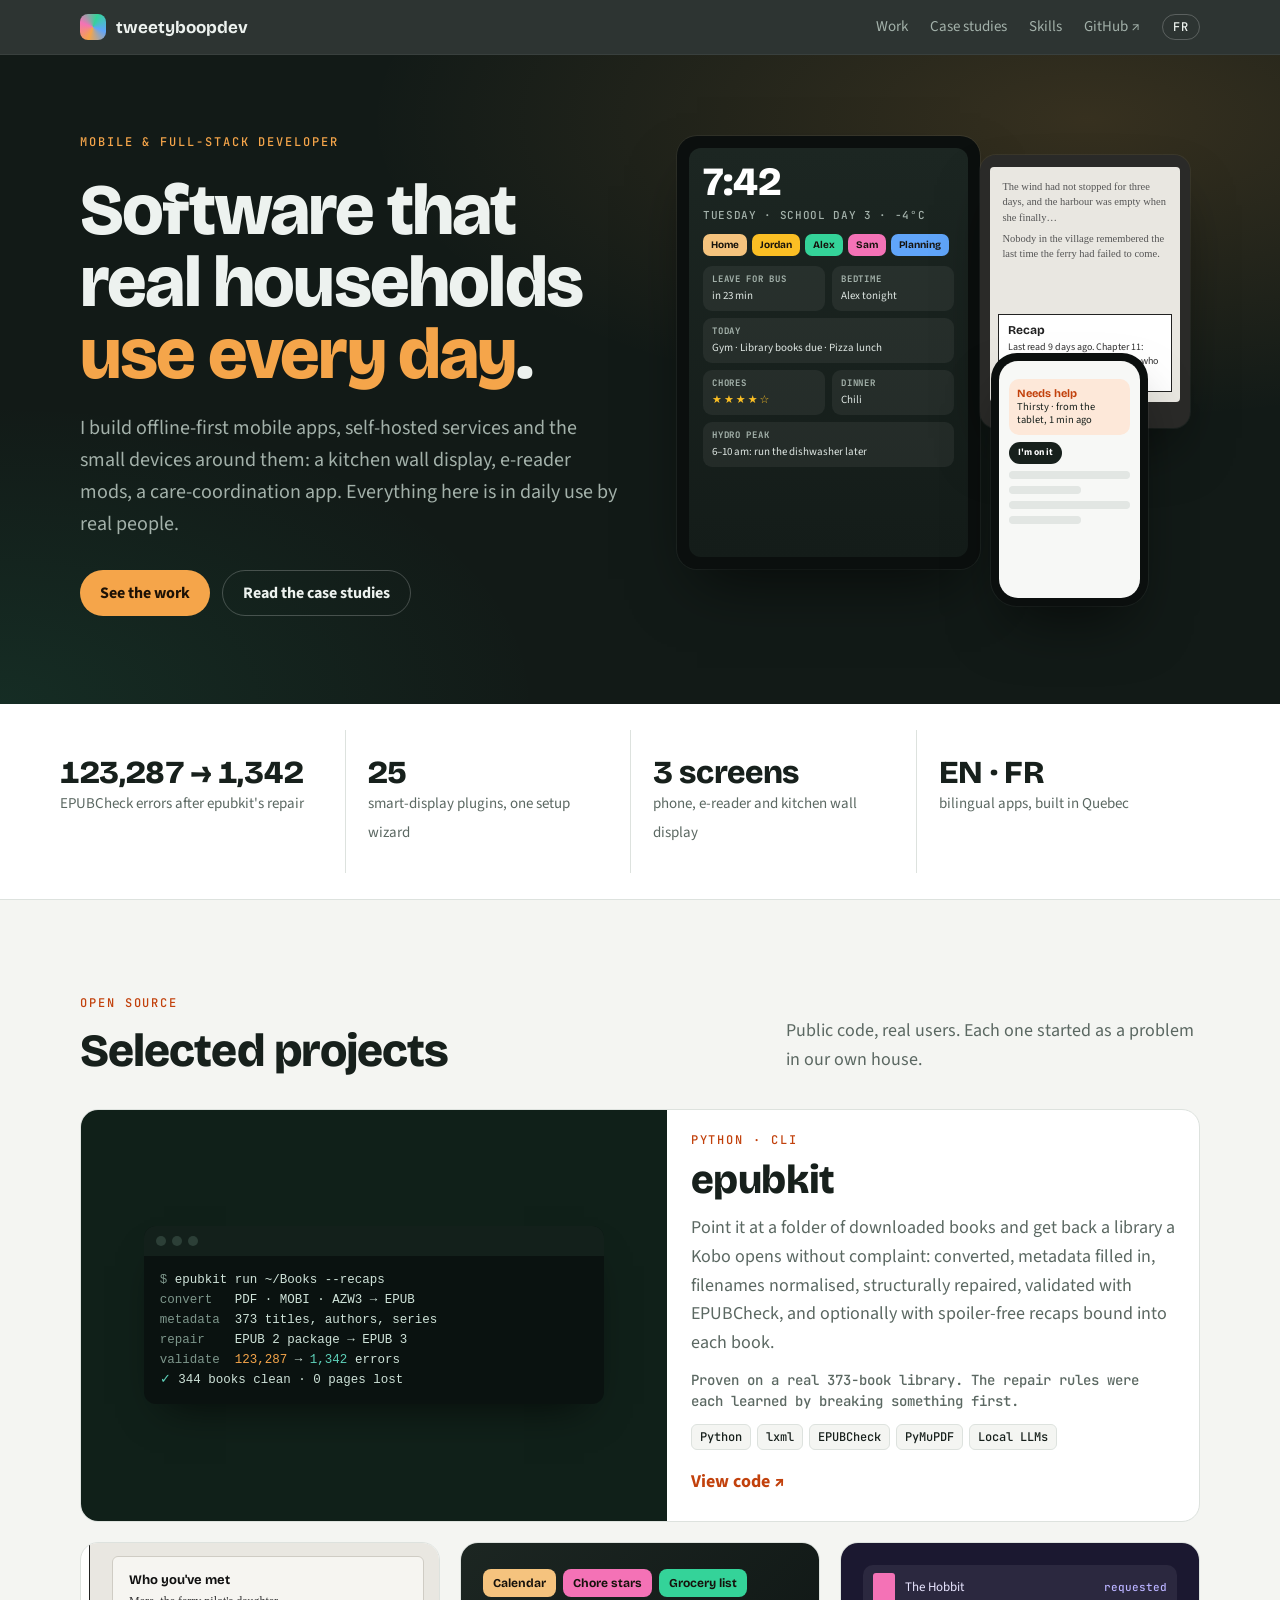
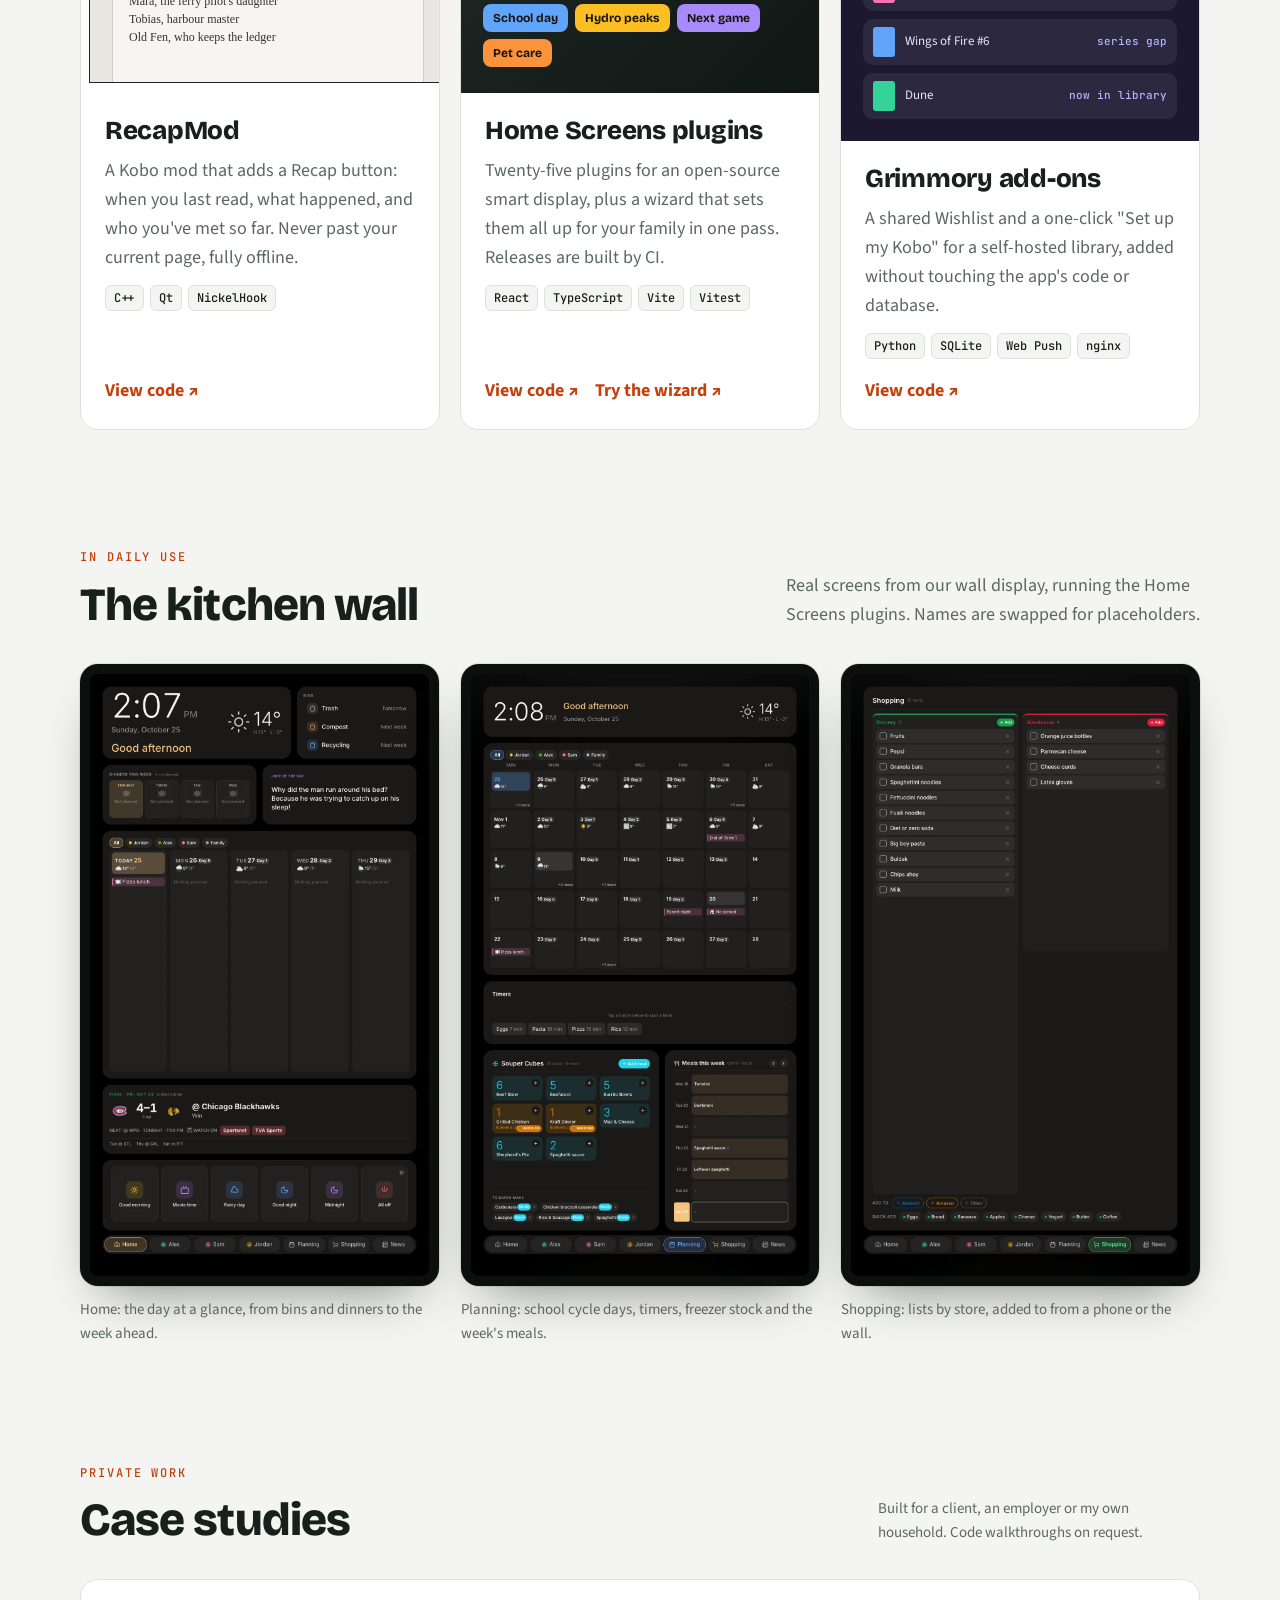
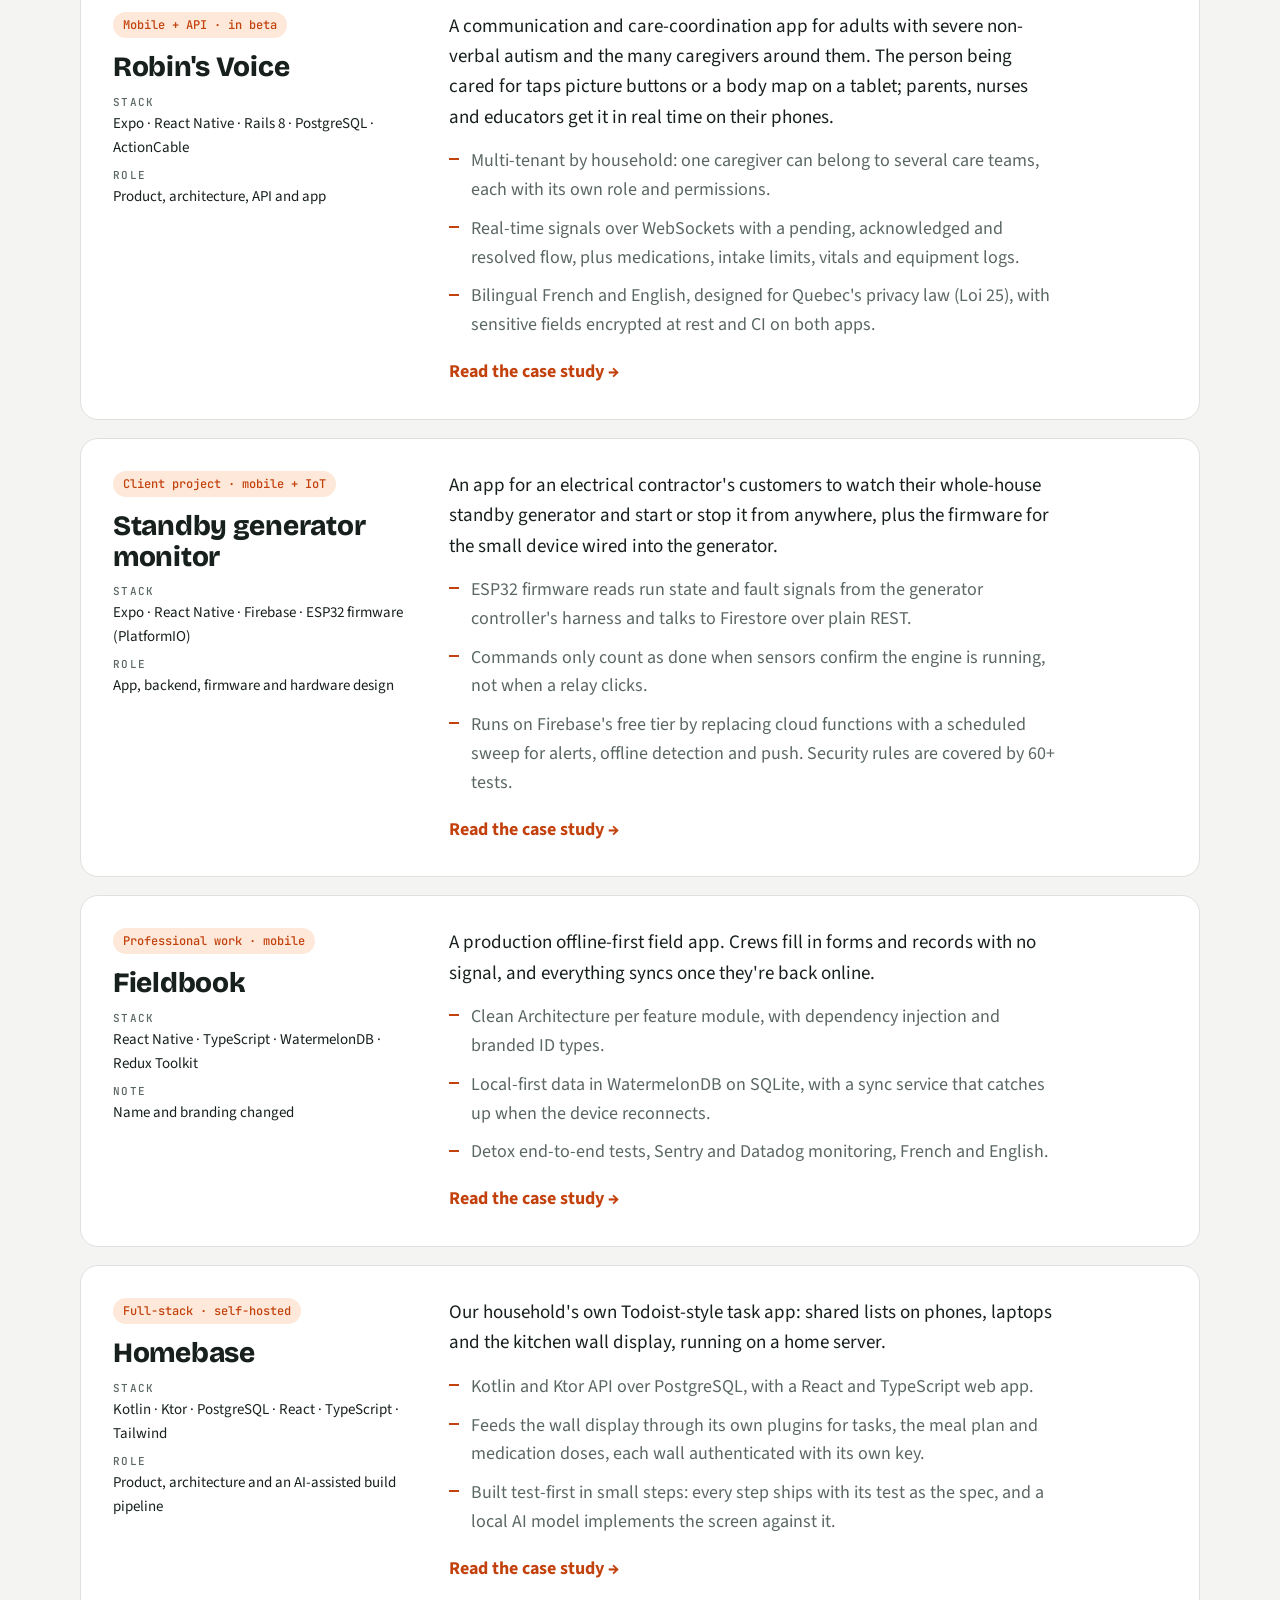
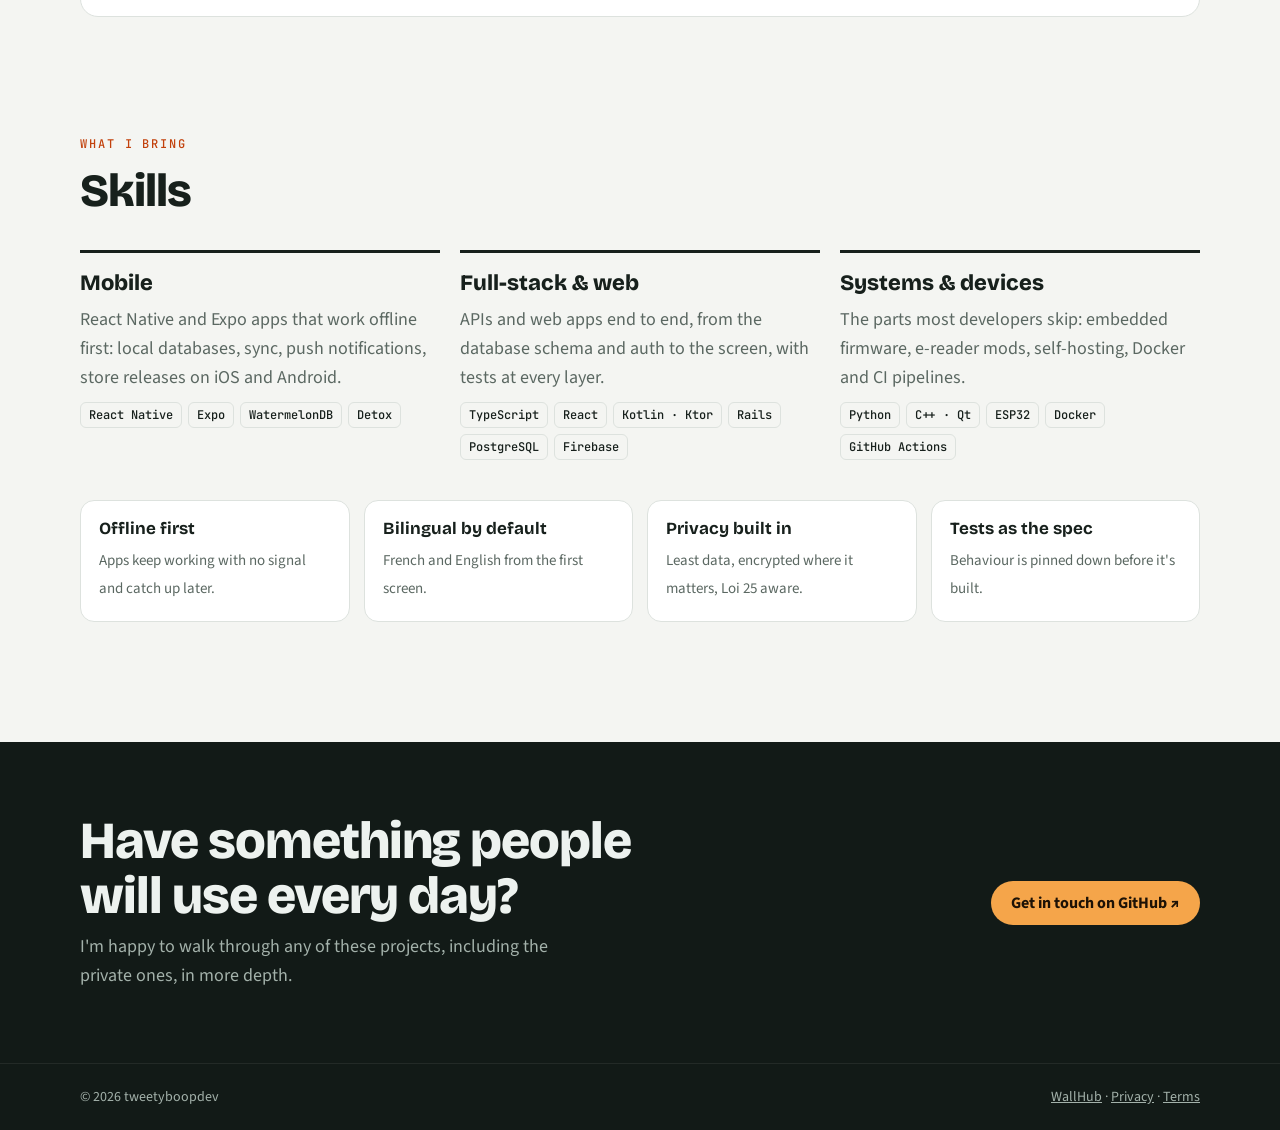
==== commit d24b370d: "Show the kitchen wall screenshots on the home page Co-Authored-By: Claude Opus 5.5 (1M context) <nor" ====
--- a/index.html
+++ b/index.html
@@ -154,6 +154,16 @@
     </div>
   </section>
 
+  <section class="block wrap" id="wall" aria-labelledby="wall-h">
+    <div class="head">
+      <div><span class="eyebrow">In daily use</span><h2 id="wall-h">The kitchen wall</h2></div>
+      <p>Real screens from our wall display, running the Home Screens plugins. Names are swapped for placeholders.</p>
+    </div>
+    <div class="shots">
+      <figure><img src="/assets/shots/wall-home.webp" width="1080" height="1920" loading="lazy" decoding="async" alt="Wall display home screen with the time, weather, bin schedule, dinners, a week of family events and a hockey score"><figcaption>Home: the day at a glance, from bins and dinners to the week ahead.</figcaption></figure><figure><img src="/assets/shots/wall-planning.webp" width="1080" height="1920" loading="lazy" decoding="async" alt="Wall display planning screen with a month calendar showing school cycle days, kitchen timers, freezer meals and the weekly menu"><figcaption>Planning: school cycle days, timers, freezer stock and the week's meals.</figcaption></figure><figure><img src="/assets/shots/wall-shopping.webp" width="1080" height="1920" loading="lazy" decoding="async" alt="Wall display shopping screen with grocery and warehouse store lists and quick-add buttons"><figcaption>Shopping: lists by store, added to from a phone or the wall.</figcaption></figure>
+    </div>
+  </section>
+
   <section class="block wrap" id="cases" aria-labelledby="cases-h">
     <div class="head">
       <div><span class="eyebrow">Private work</span><h2 id="cases-h">Case studies</h2></div>
--- a/assets/site.css
+++ b/assets/site.css
@@ -257,3 +257,13 @@
 .pager span { font: 500 11px/1 var(--mono); letter-spacing: .12em; text-transform: uppercase; color: var(--muted); }
 .pager b { font: 700 20px/1.2 var(--display); }
 @media (max-width: 560px) { .pager { grid-template-columns: minmax(0, 1fr); } .pager a:last-child { text-align: left; } }
+
+/* wall screenshots: three portrait screens in a row, horizontal swipe on phones */
+.shots { display: grid; grid-template-columns: repeat(3, minmax(0, 1fr)); gap: 22px; }
+.shots figure { margin: 0; display: grid; gap: 12px; align-content: start; }
+.shots img { width: 100%; height: auto; display: block; border-radius: 18px; background: #0b0f0e; padding: 10px; box-shadow: 0 24px 50px -24px rgba(0,0,0,.5), 0 0 0 1px var(--line); }
+.shots figcaption { font-size: 15px; color: var(--muted); }
+@media (max-width: 760px) {
+  .shots { grid-template-columns: none; grid-auto-flow: column; grid-auto-columns: 72%; overflow-x: auto; scroll-snap-type: x mandatory; padding-bottom: 8px; }
+  .shots figure { scroll-snap-align: start; }
+}
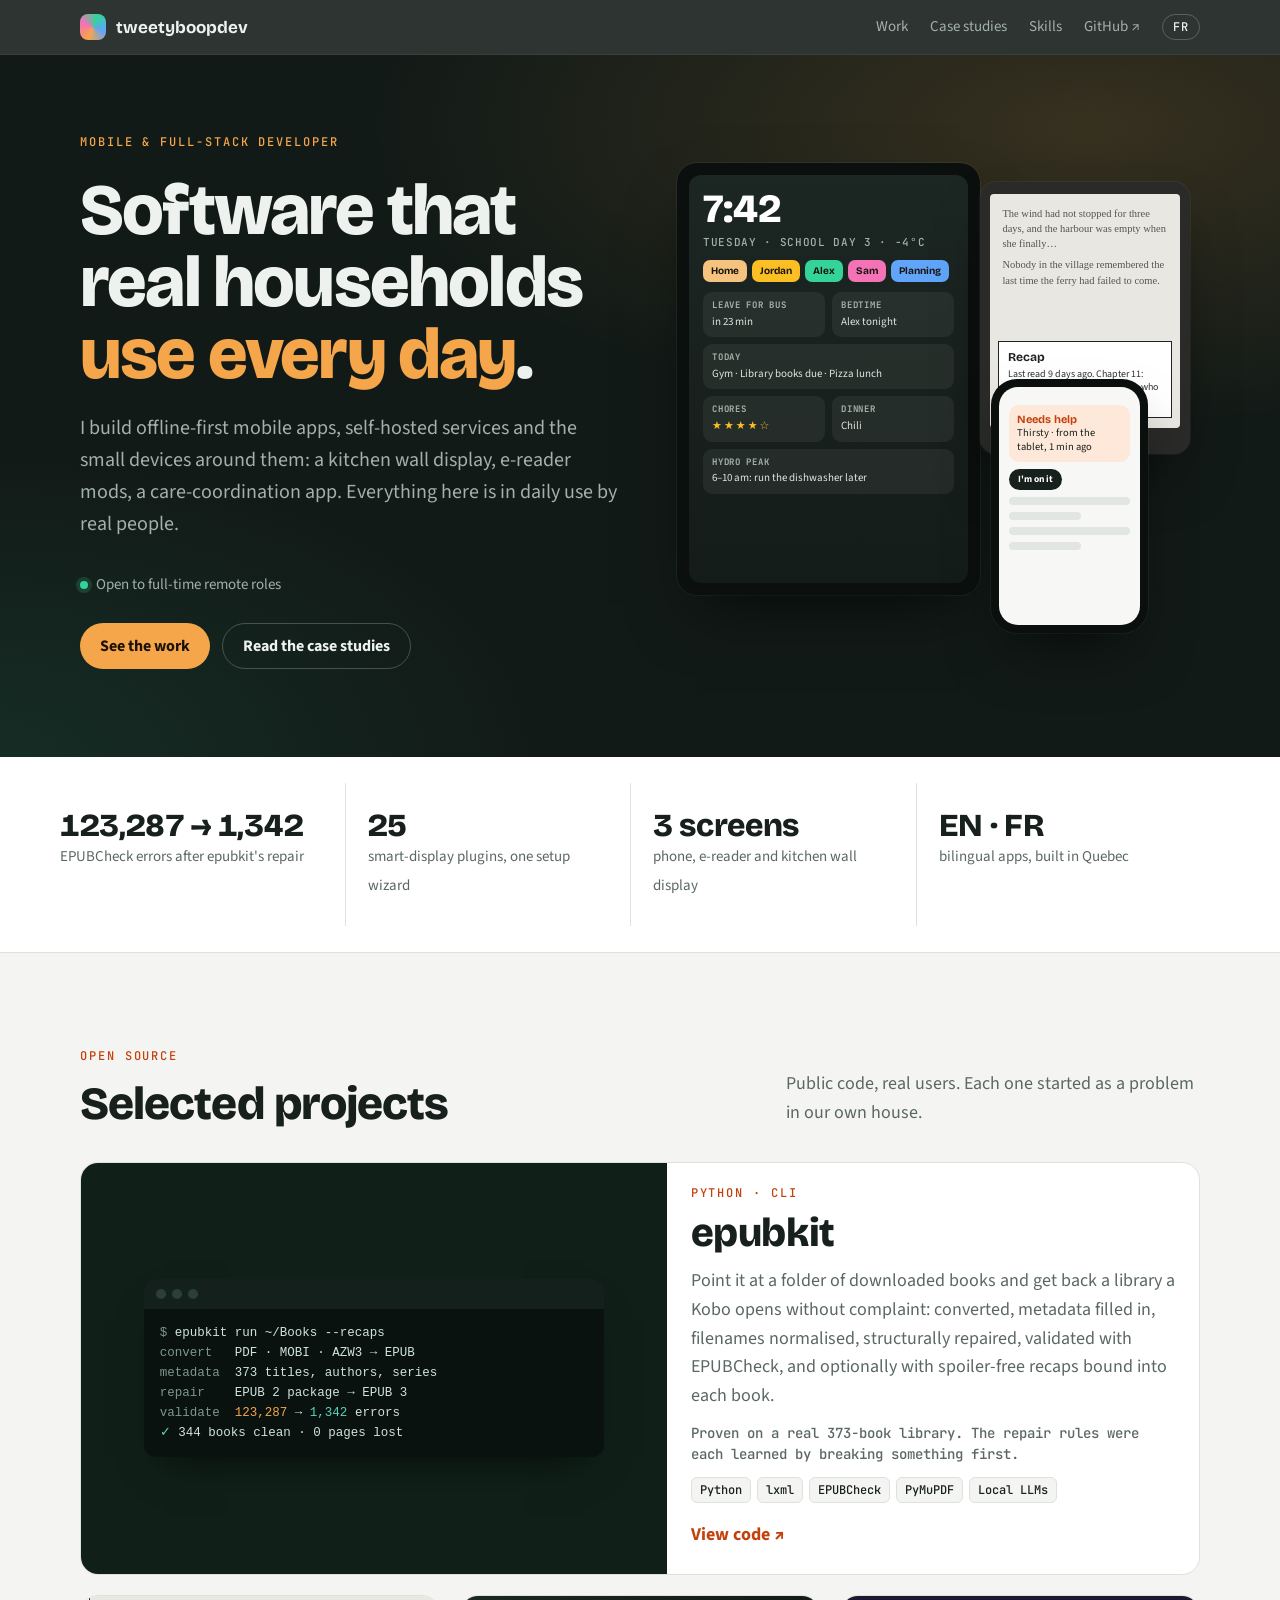
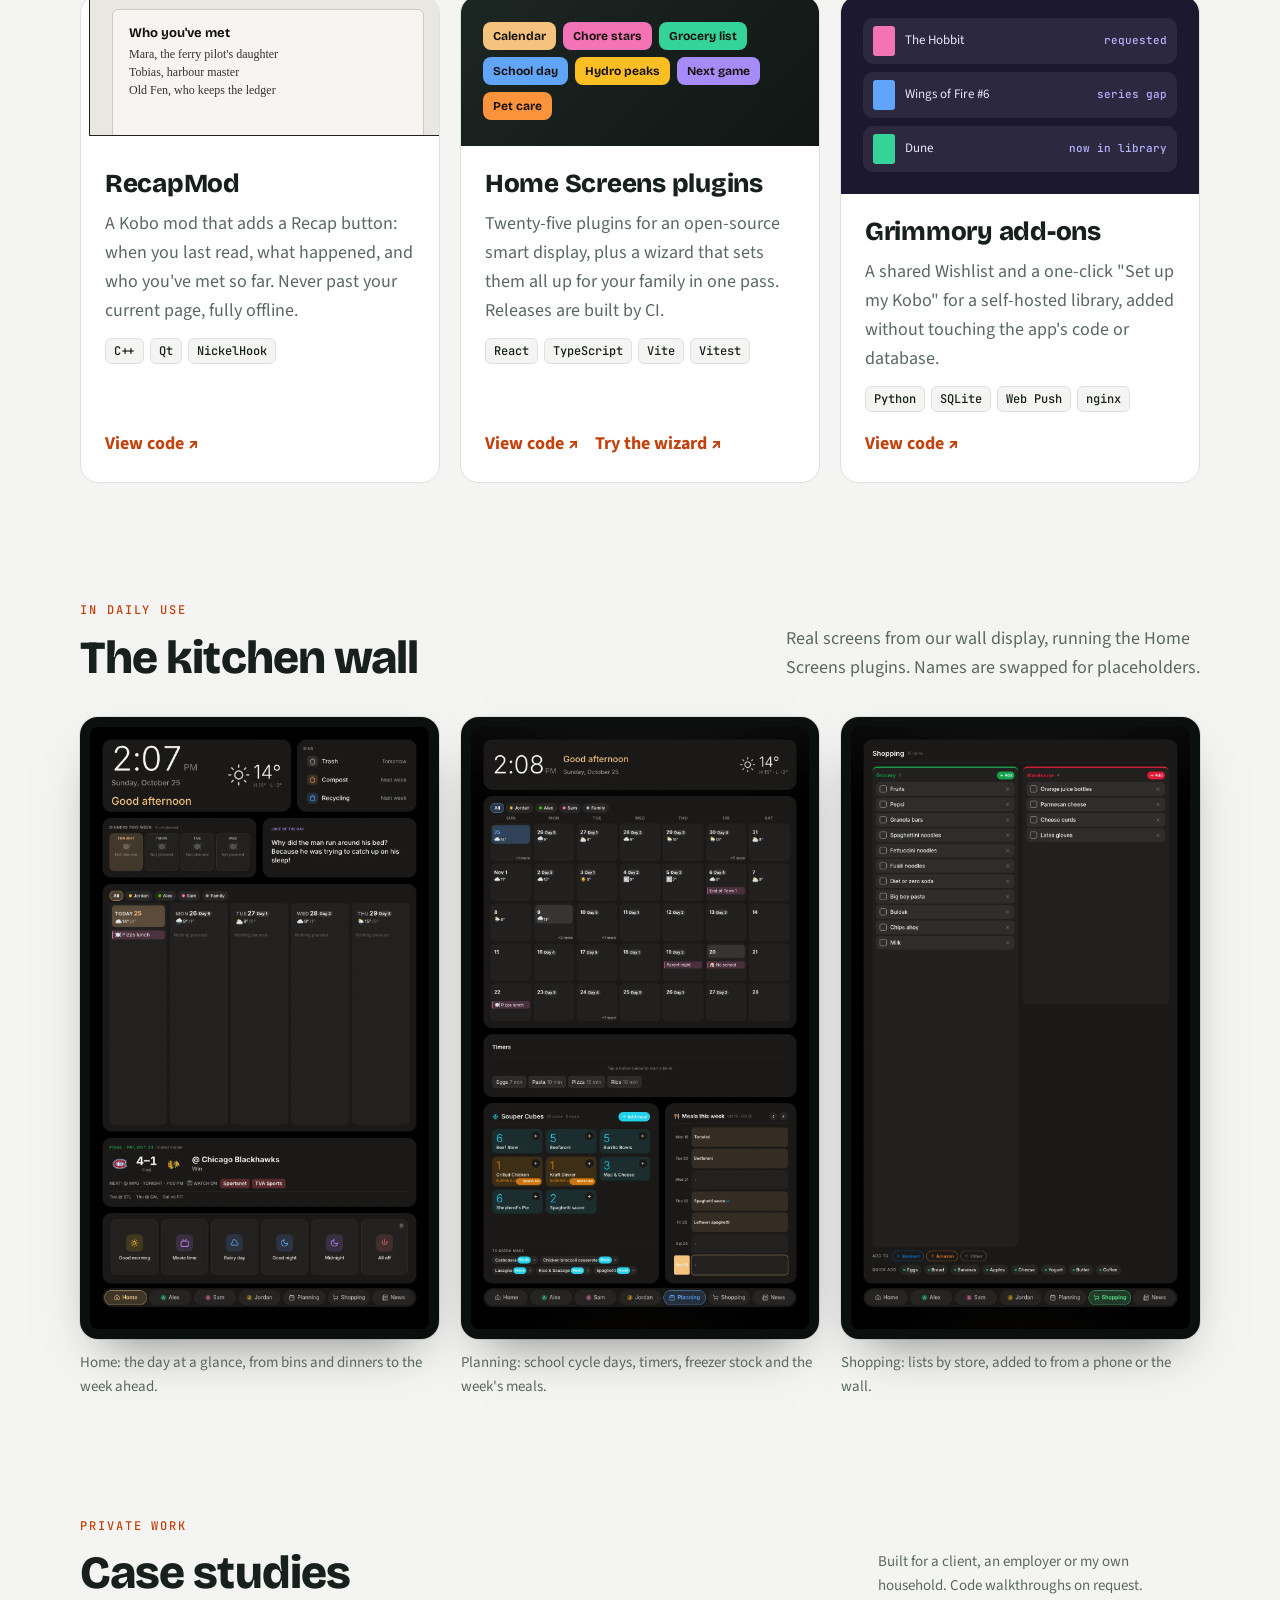
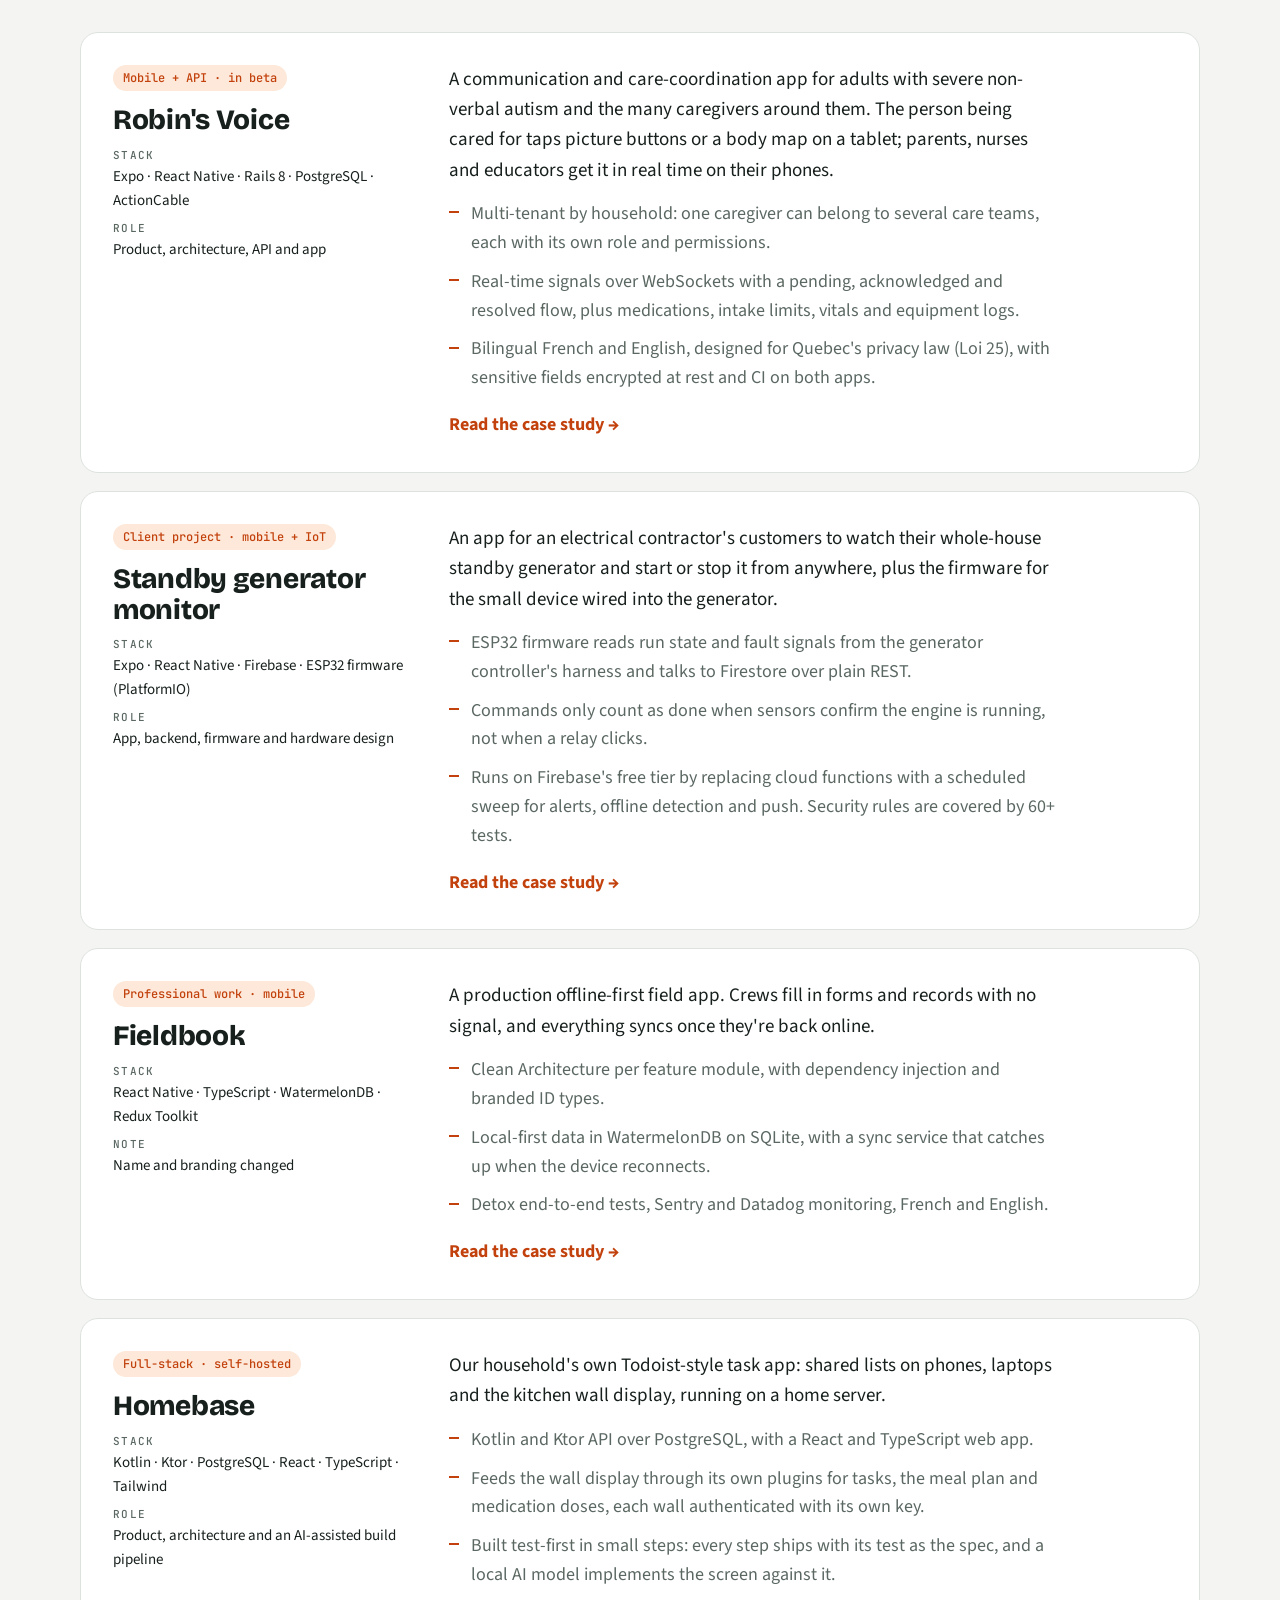
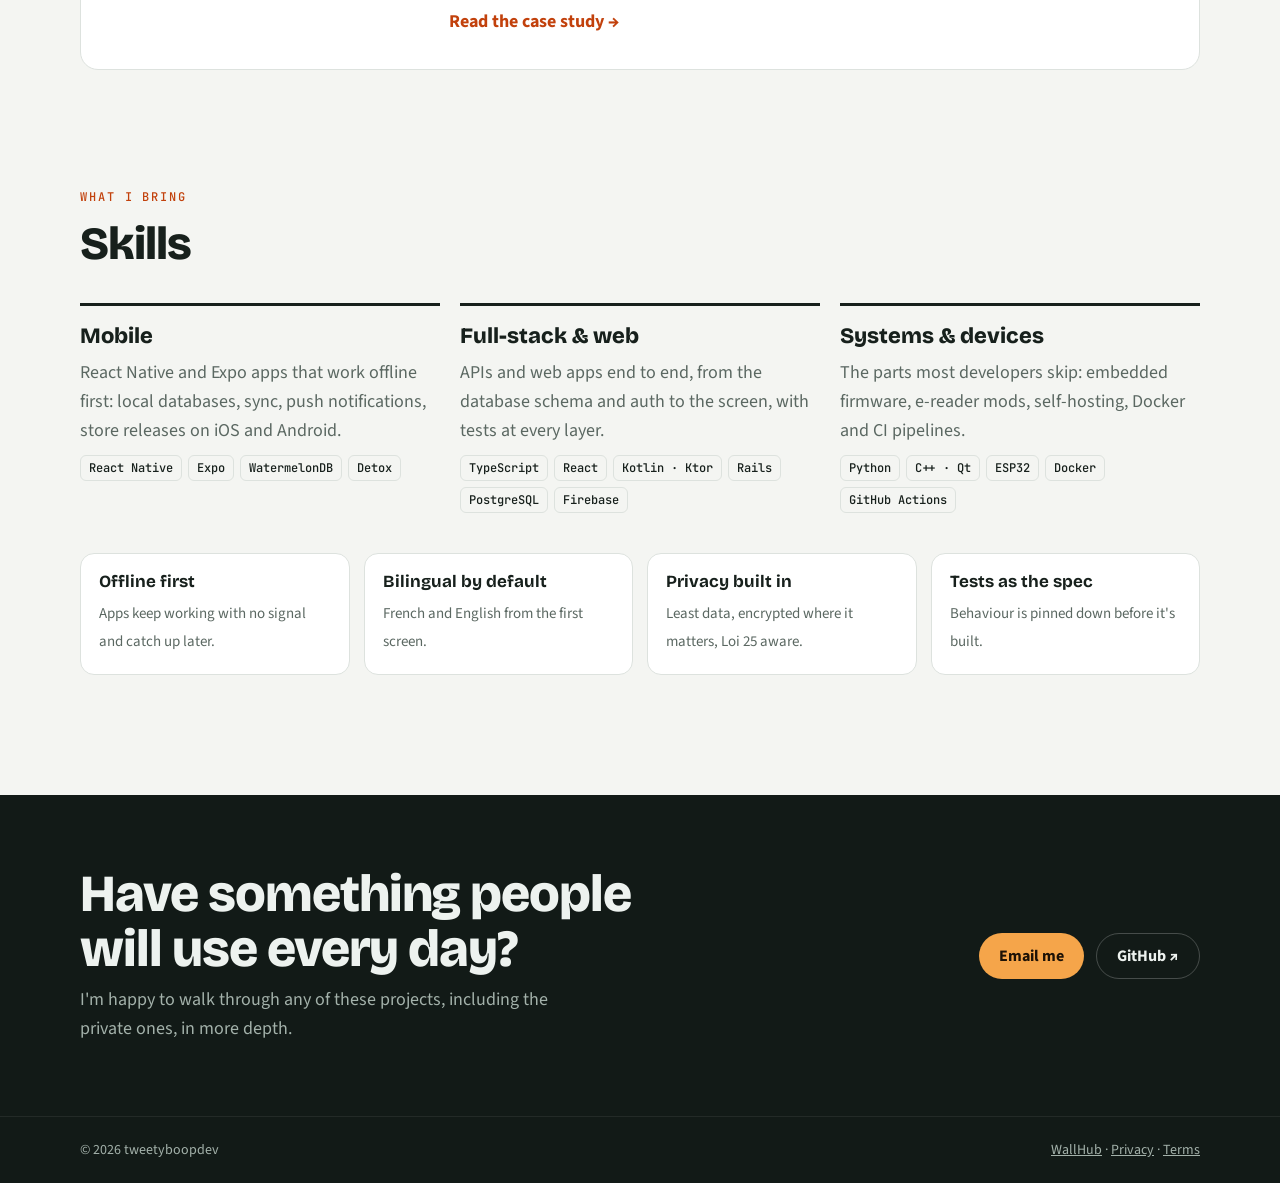
==== commit 23449bf7: "Add contact email and availability to the portfolio Co-Authored-By: Claude Opus 5.5 (1M context) <no" ====
--- a/index.html
+++ b/index.html
@@ -51,7 +51,7 @@
         <span class="eyebrow">Mobile &amp; full-stack developer</span>
         <h1 id="hero-h">Software that real households <em>use every day</em>.</h1>
         <p class="lede">I build offline-first mobile apps, self-hosted services and the small devices around them: a kitchen wall display, e-reader mods, a care-coordination app. Everything here is in daily use by real people.</p>
-        
+        <p class="avail">Open to full-time remote roles</p>
         <div class="cta">
           <a class="btn primary" href="#work">See the work</a>
           <a class="btn ghost" href="#cases">Read the case studies</a>
@@ -242,7 +242,7 @@
       <h2 id="contact-h">Have something people will use every day?</h2>
       <p>I'm happy to walk through any of these projects, including the private ones, in more depth.</p>
     </div>
-    <div class="actions"><a class="btn primary" href="https://github.com/tweetyboopdev2022-code">Get in touch on GitHub ↗</a></div>
+    <div class="actions"><a class="btn primary" href="mailto:tweetyboopdev2022@gmail.com">Email me</a><a class="btn ghost" href="https://github.com/tweetyboopdev2022-code">GitHub ↗</a></div>
   </div>
 </section>
 <footer>
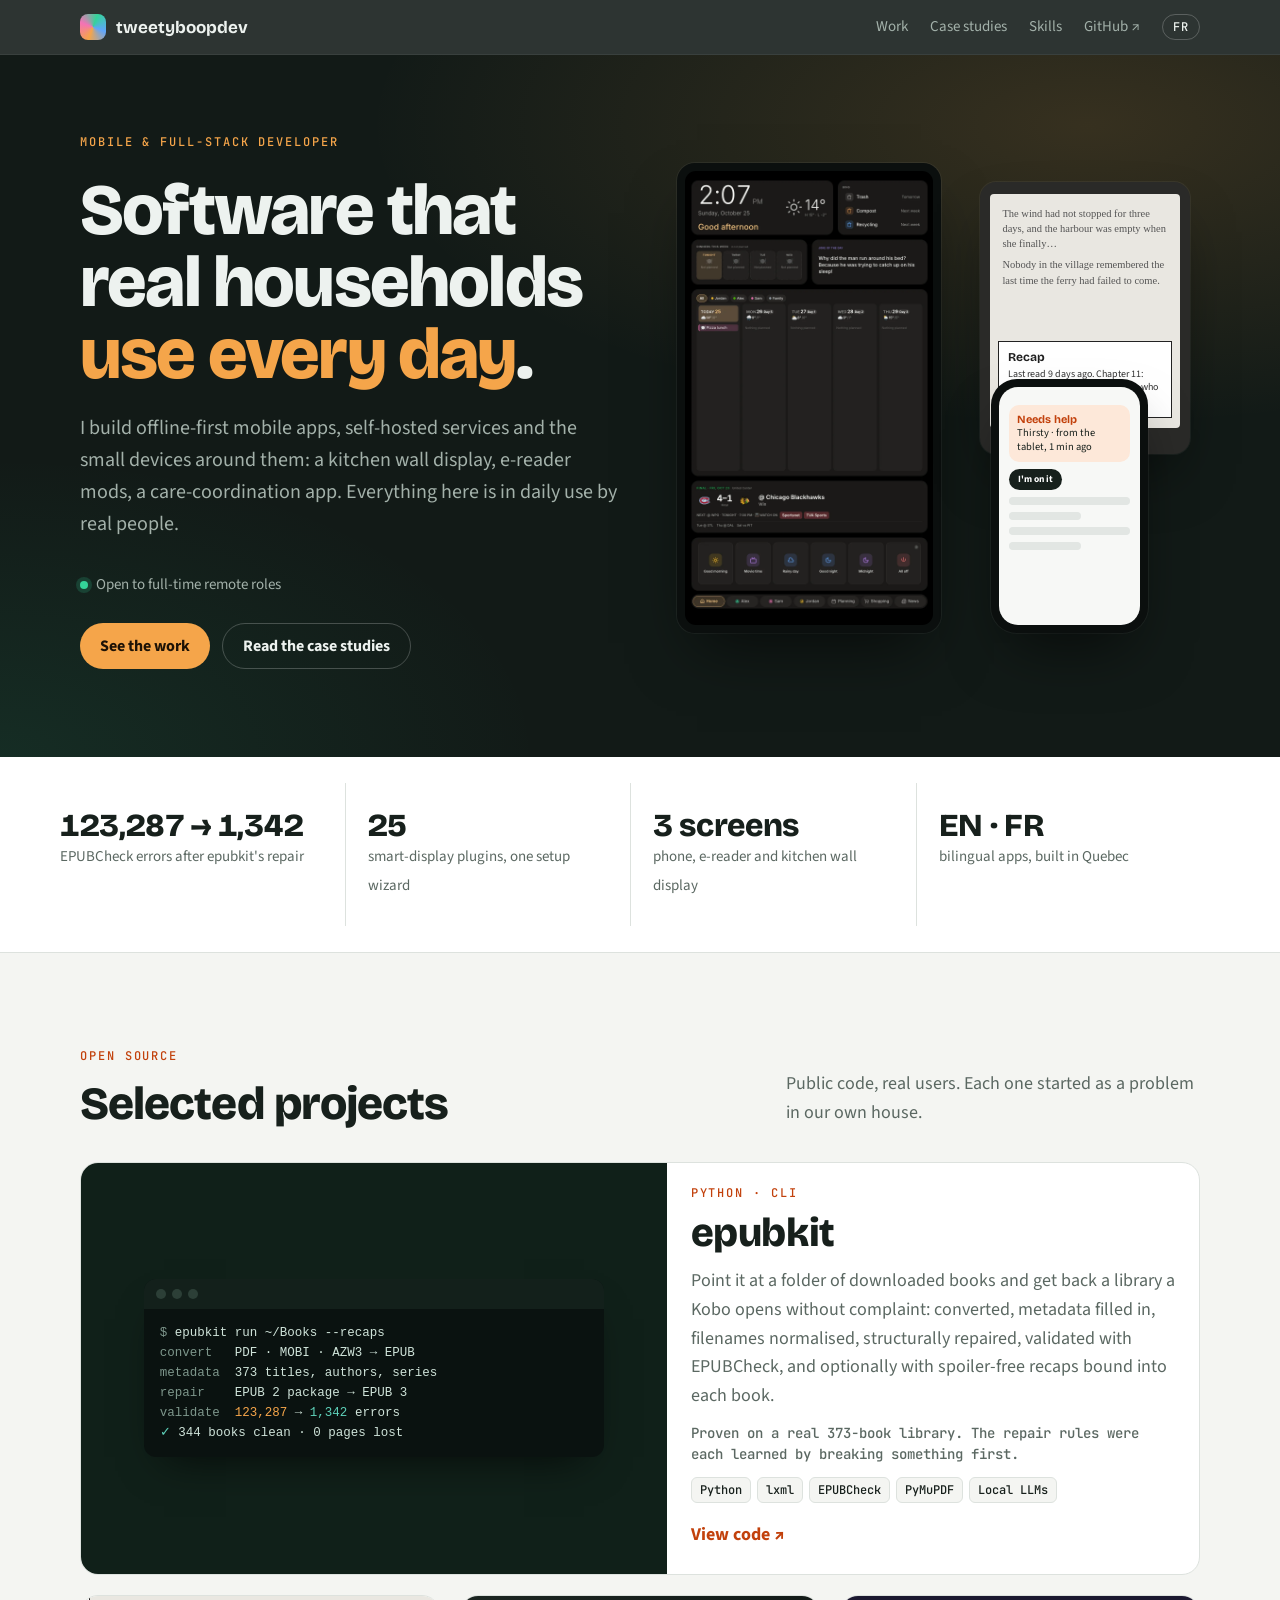
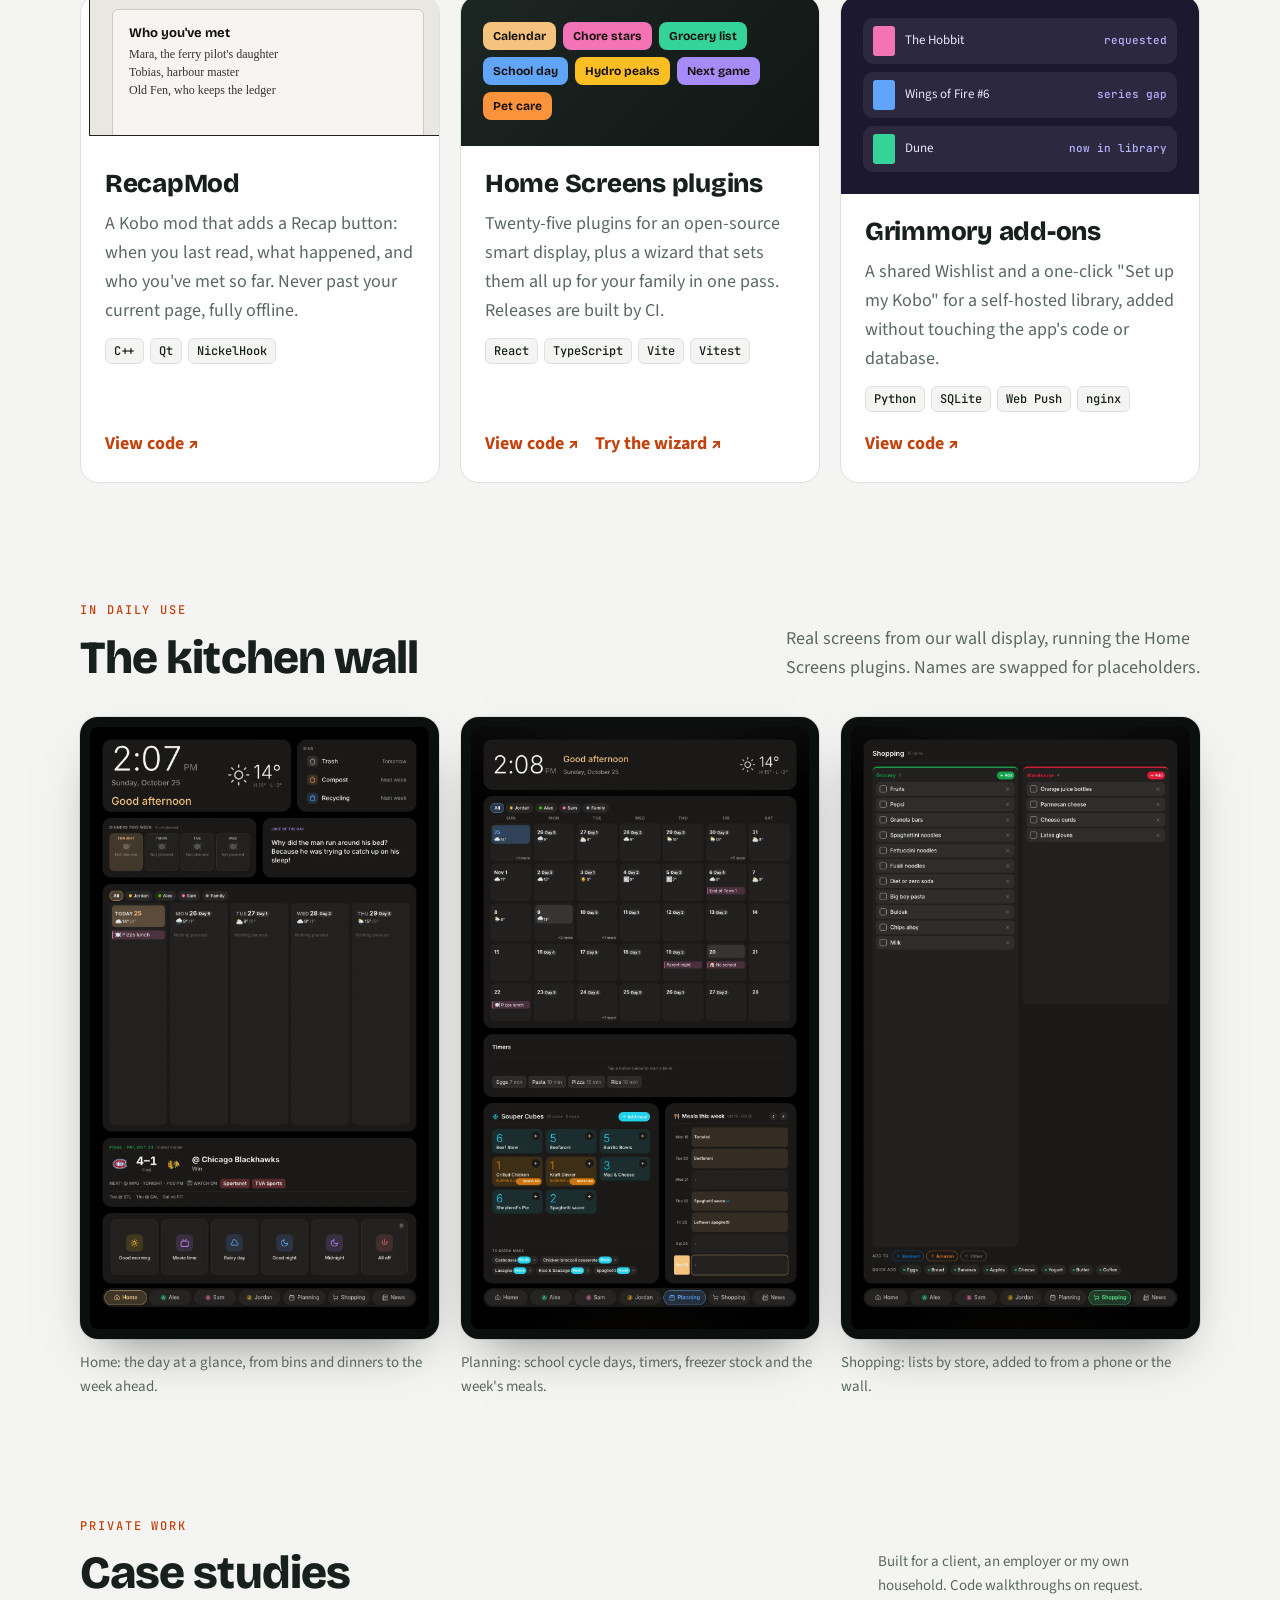
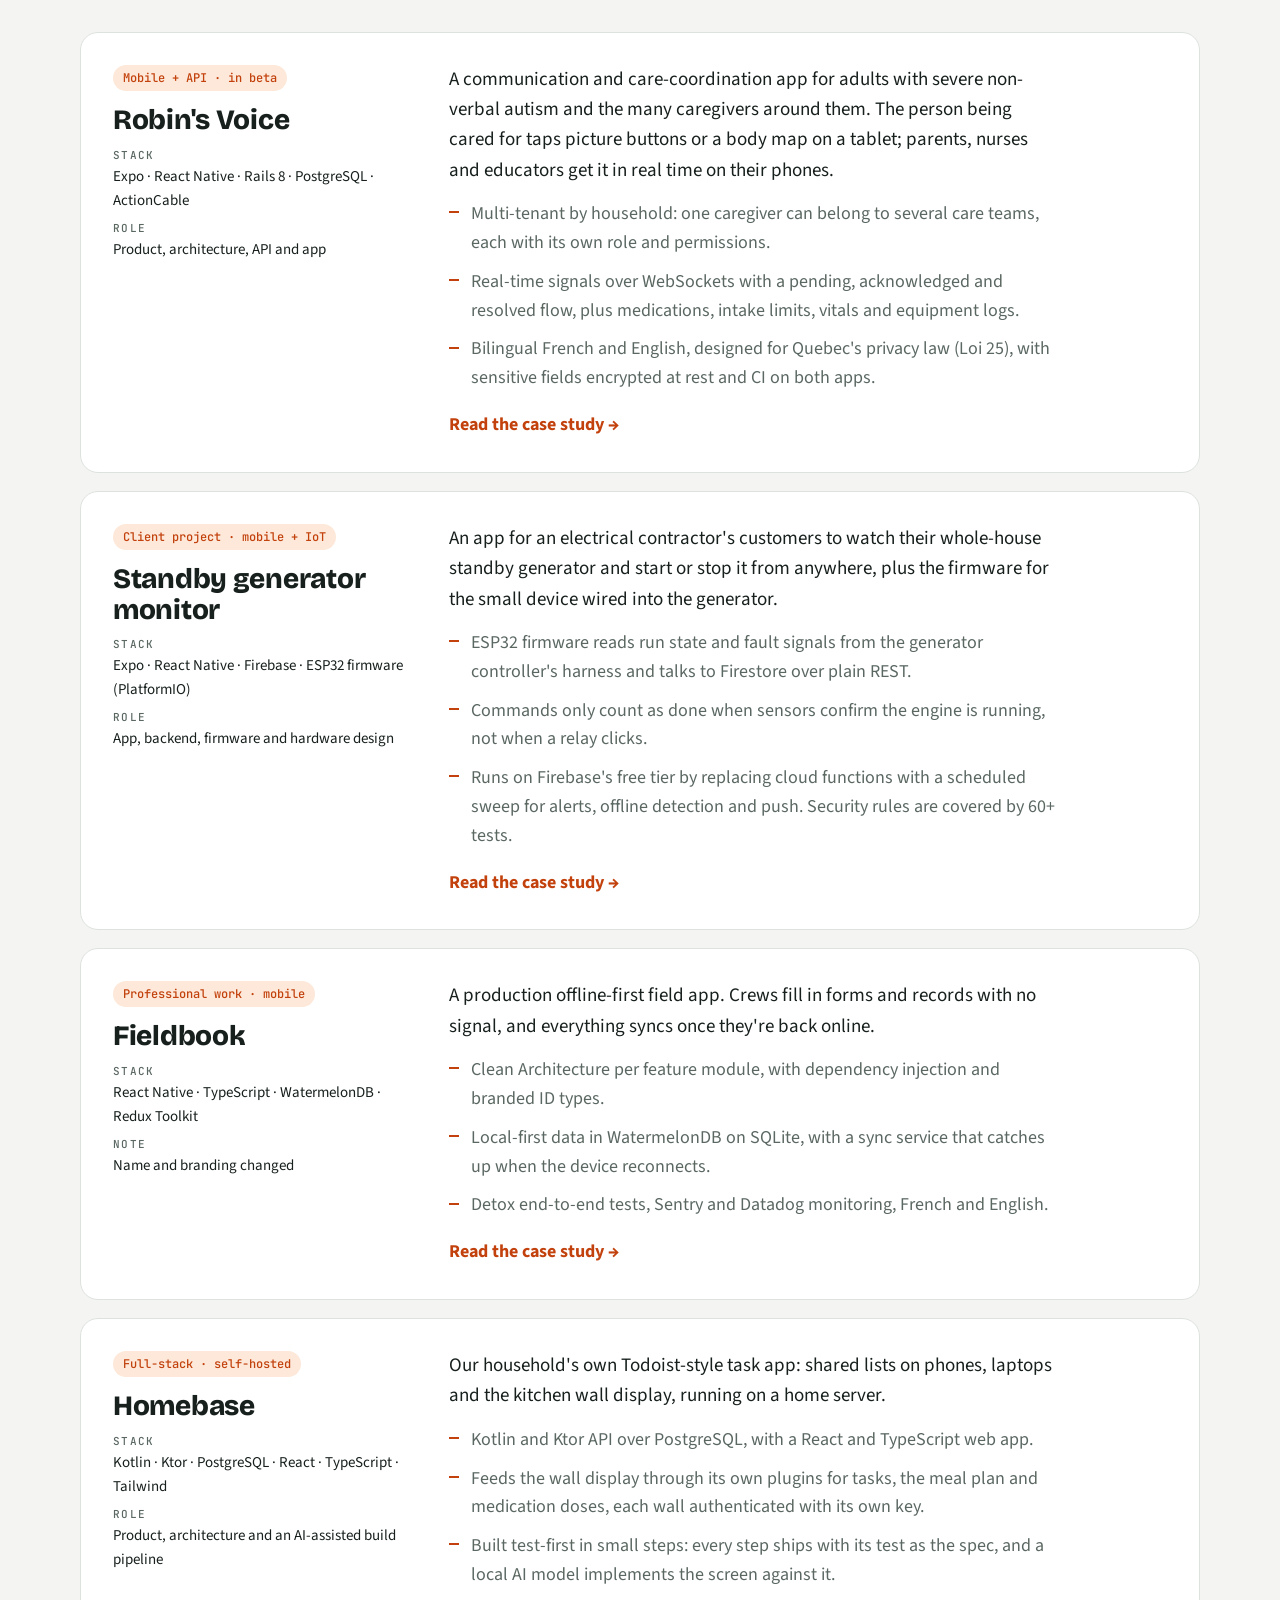
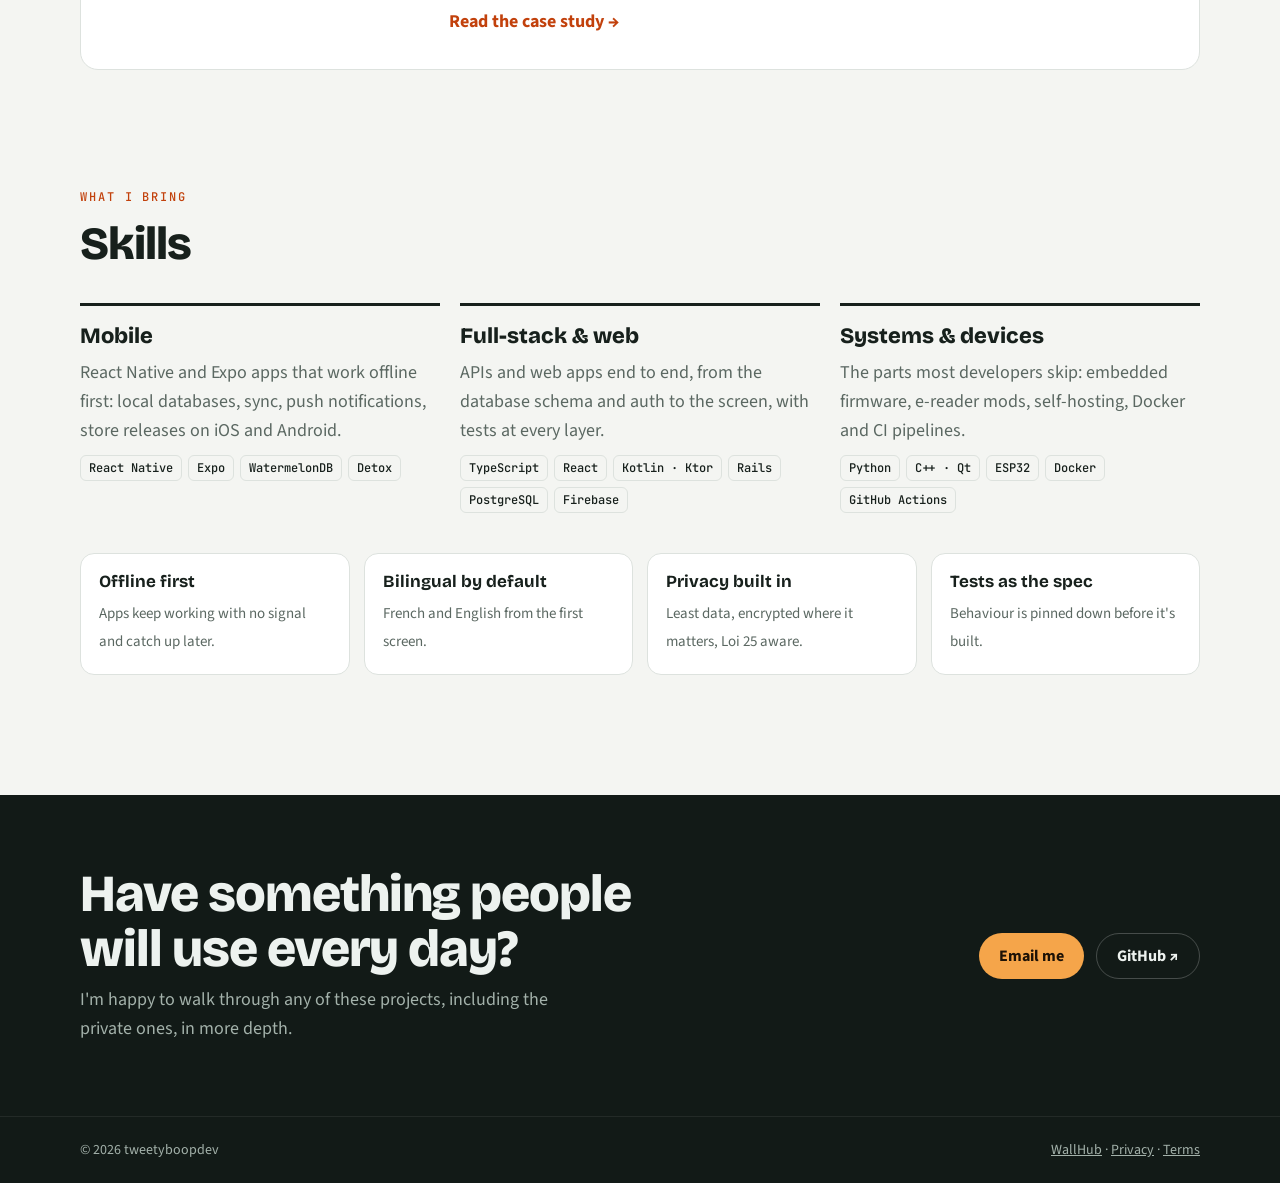
==== commit d09413af: "Show the real wall display in the hero Co-Authored-By: Claude Opus 5.5 (1M context) <noreply@anthrop" ====
--- a/index.html
+++ b/index.html
@@ -58,16 +58,8 @@
         </div>
       </div>
 
-      <div class="devices" aria-label="Illustrations of three projects: a family wall display, a Kobo e-reader showing a recap, and a phone receiving a care alert" role="img">
-        <div class="dev wall">
-          <div class="screen">
-            <div class="time">7:42<small>TUESDAY · SCHOOL DAY 3 · −4°C</small></div>
-            <div class="tabs"><b style="background:#f5c37e">Home</b><b style="background:#fbbf24">Jordan</b><b style="background:#34d399">Alex</b><b style="background:#f472b6">Sam</b><b style="background:#60a5fa">Planning</b></div>
-            <div class="tiles">
-              <div class="tile"><b>Leave for bus</b>in 23 min</div><div class="tile"><b>Bedtime</b>Alex tonight</div><div class="tile wide"><b>Today</b>Gym · Library books due · Pizza lunch</div><div class="tile"><b>Chores</b><span class="stars">★★★★☆</span></div><div class="tile"><b>Dinner</b>Chili</div><div class="tile wide"><b>Hydro peak</b>6–10 am: run the dishwasher later</div>
-            </div>
-          </div>
-        </div>
+      <div class="devices" aria-label="Our real kitchen wall display, next to illustrations of a Kobo e-reader showing a recap and a phone receiving a care alert" role="img">
+        <div class="dev wall"><img src="/assets/shots/wall-home.webp" width="1080" height="1920" alt="" fetchpriority="high" decoding="async"></div>
         <div class="dev kobo">
           <div class="screen">
             <p>The wind had not stopped for three days, and the harbour was empty when she finally…</p><p>Nobody in the village remembered the last time the ferry had failed to come.</p>
--- a/assets/site.css
+++ b/assets/site.css
@@ -267,3 +267,7 @@
   .shots { grid-template-columns: none; grid-auto-flow: column; grid-auto-columns: 72%; overflow-x: auto; scroll-snap-type: x mandatory; padding-bottom: 8px; }
   .shots figure { scroll-snap-align: start; }
 }
+
+/* hero wall: the real wall display screenshot (portrait), replacing the drawn mockup */
+.wall { left: 0; top: 0; height: 100%; width: auto; aspect-ratio: 9 / 16; padding: 8px; border-radius: 18px; }
+.wall img { display: block; width: 100%; height: 100%; object-fit: cover; object-position: top; border-radius: 11px; }
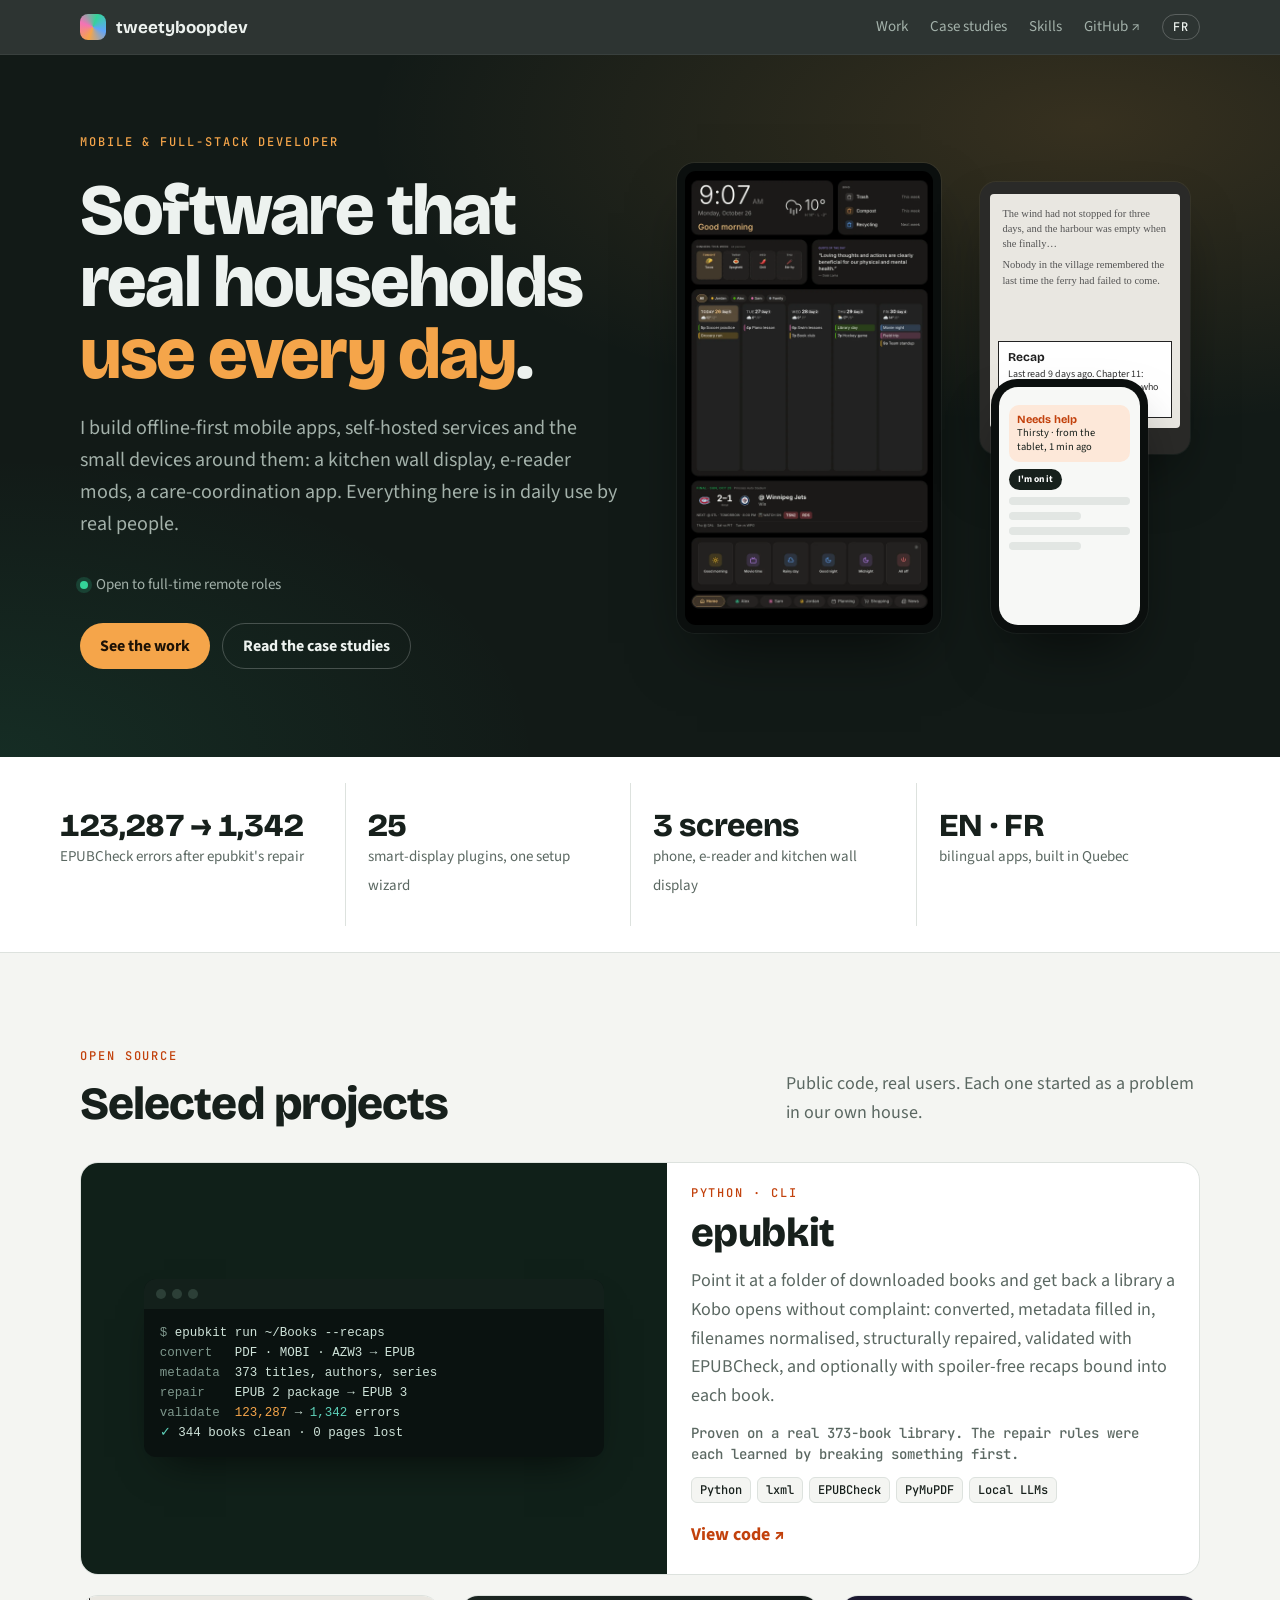
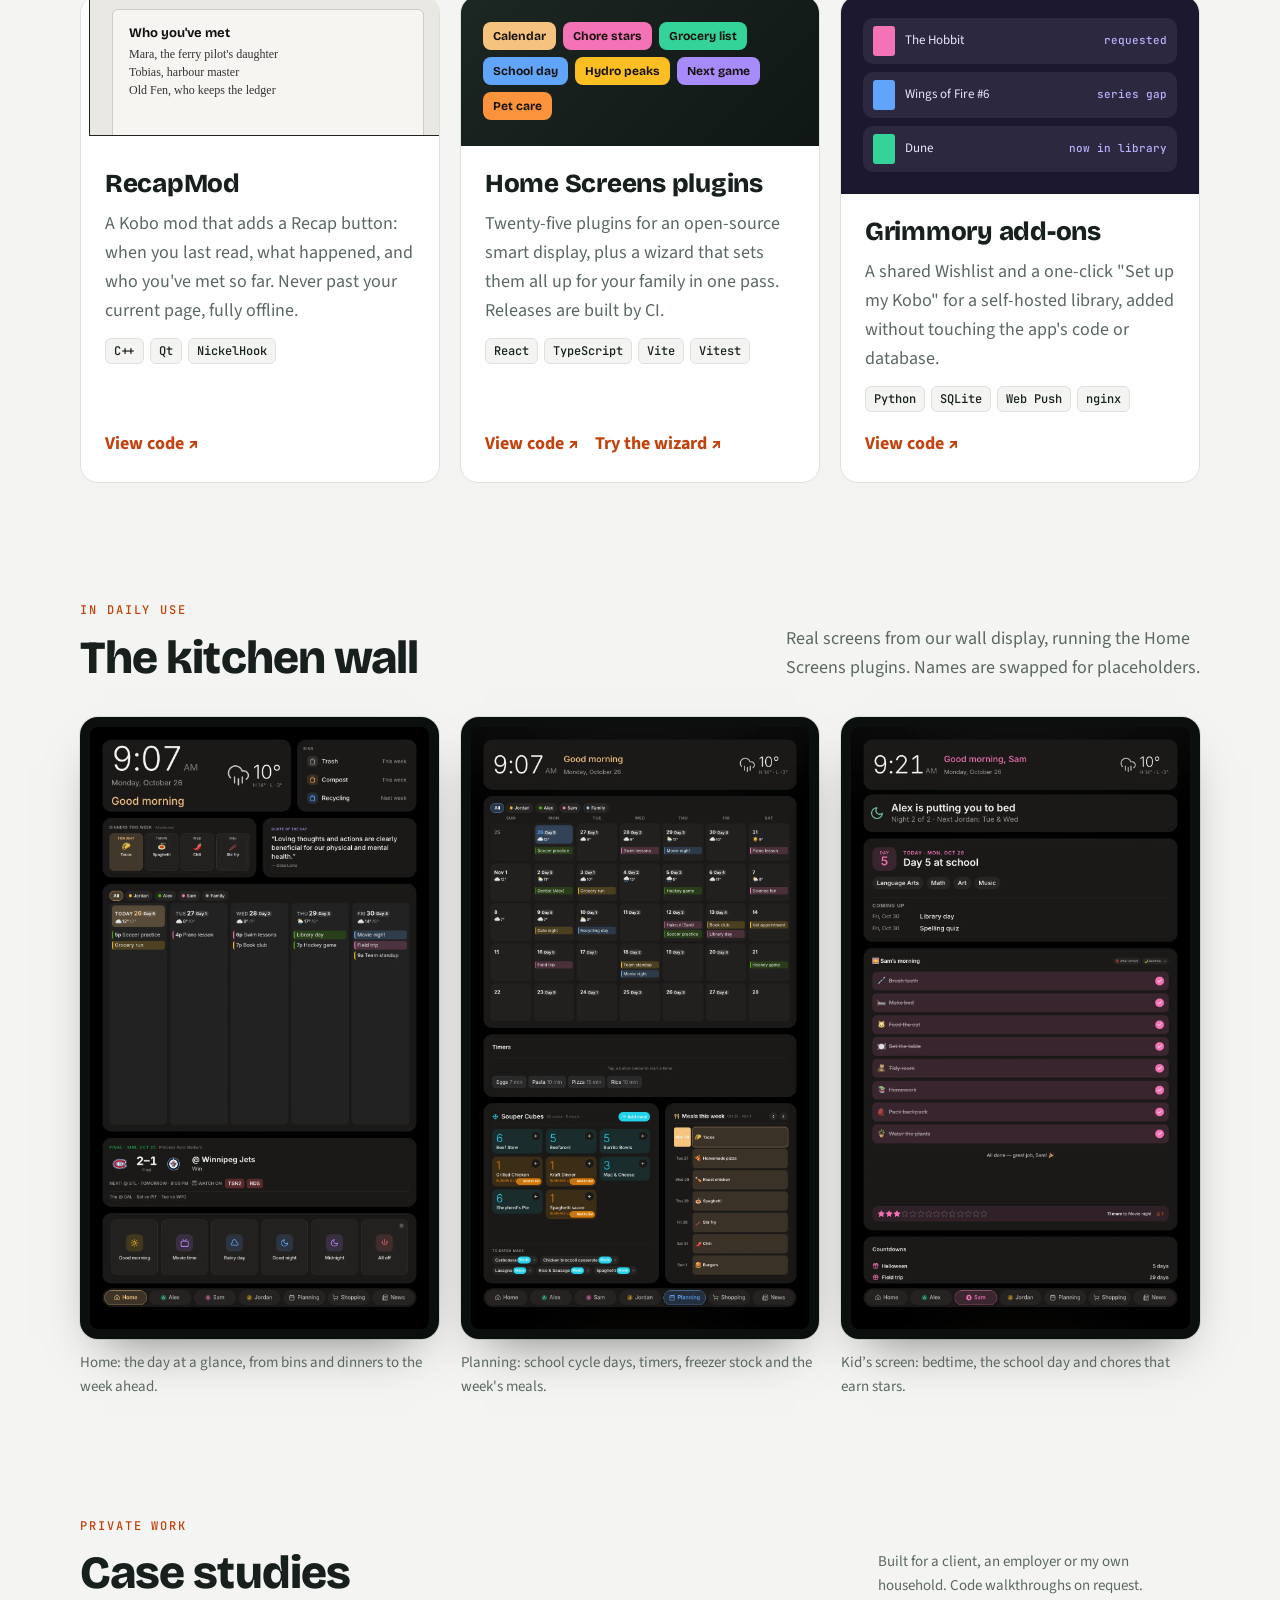
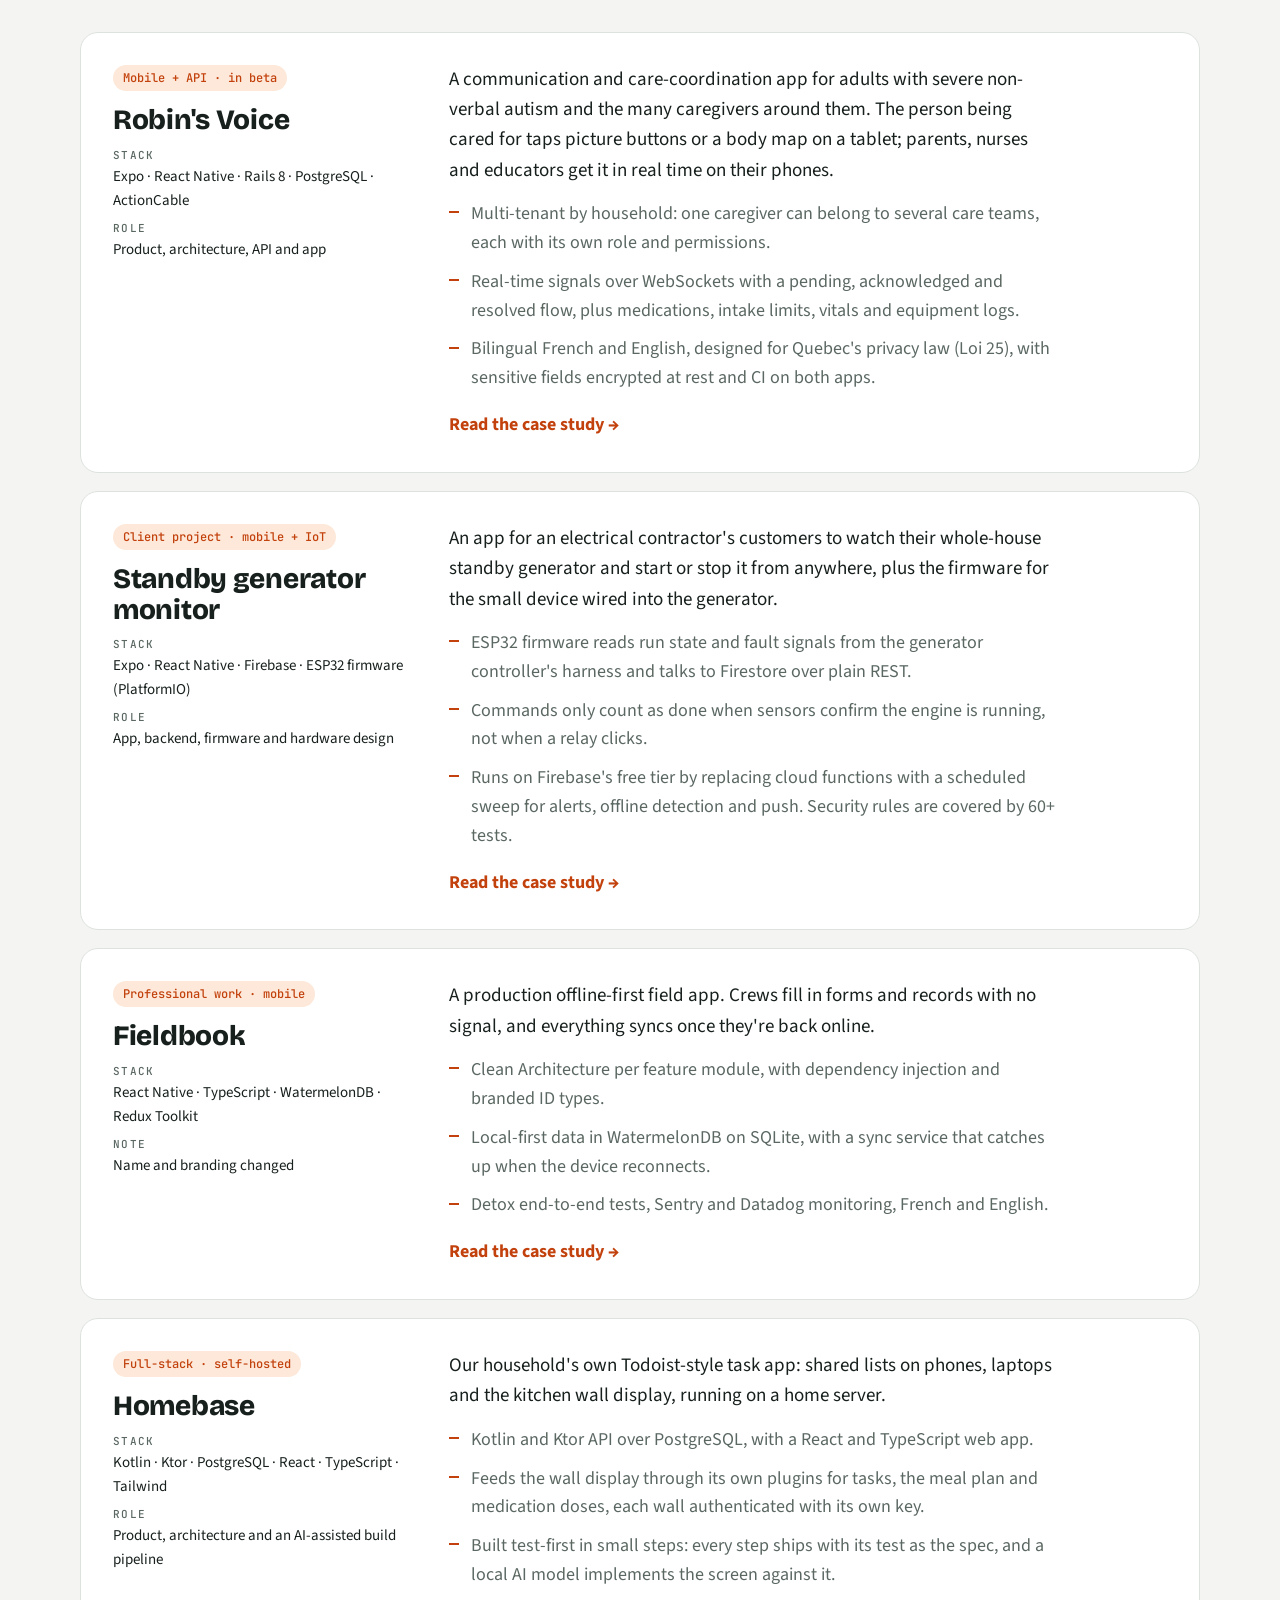
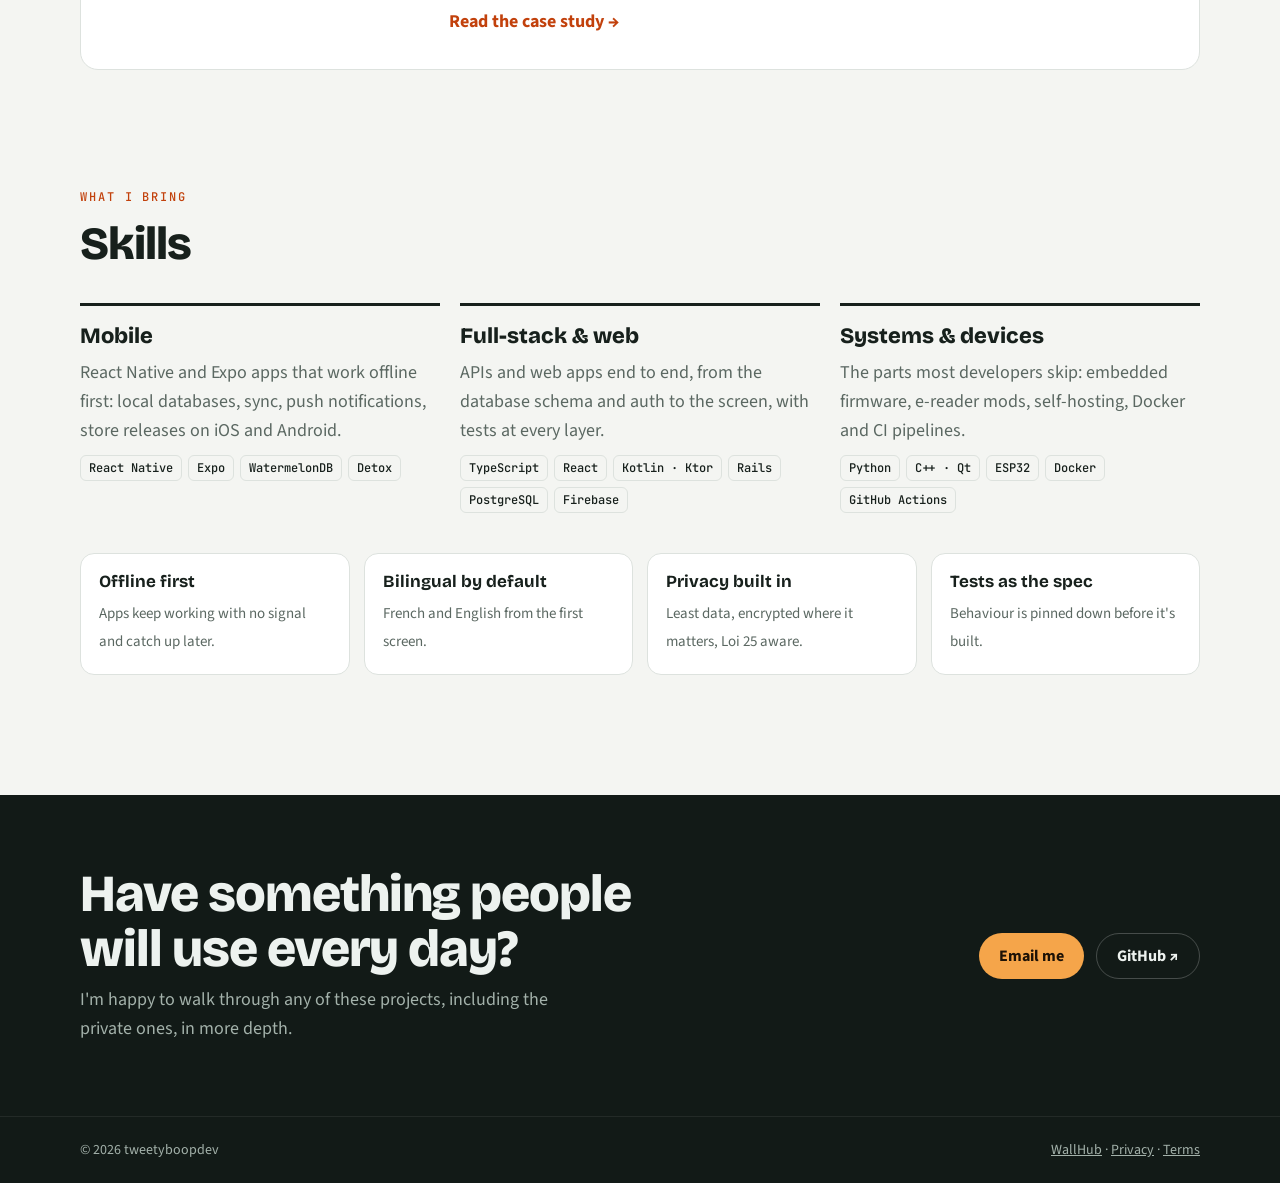
==== commit 42d33cac: "Show the kid's screen instead of shopping on the wall section Co-Authored-By: Claude Opus 5.5 (1M co" ====
--- a/index.html
+++ b/index.html
@@ -152,7 +152,7 @@
       <p>Real screens from our wall display, running the Home Screens plugins. Names are swapped for placeholders.</p>
     </div>
     <div class="shots">
-      <figure><img src="/assets/shots/wall-home.webp" width="1080" height="1920" loading="lazy" decoding="async" alt="Wall display home screen with the time, weather, bin schedule, dinners, a week of family events and a hockey score"><figcaption>Home: the day at a glance, from bins and dinners to the week ahead.</figcaption></figure><figure><img src="/assets/shots/wall-planning.webp" width="1080" height="1920" loading="lazy" decoding="async" alt="Wall display planning screen with a month calendar showing school cycle days, kitchen timers, freezer meals and the weekly menu"><figcaption>Planning: school cycle days, timers, freezer stock and the week's meals.</figcaption></figure><figure><img src="/assets/shots/wall-shopping.webp" width="1080" height="1920" loading="lazy" decoding="async" alt="Wall display shopping screen with grocery and warehouse store lists and quick-add buttons"><figcaption>Shopping: lists by store, added to from a phone or the wall.</figcaption></figure>
+      <figure><img src="/assets/shots/wall-home.webp" width="1080" height="1920" loading="lazy" decoding="async" alt="Wall display home screen with the time, weather, bin schedule, dinners, a week of family events and a hockey score"><figcaption>Home: the day at a glance, from bins and dinners to the week ahead.</figcaption></figure><figure><img src="/assets/shots/wall-planning.webp" width="1080" height="1920" loading="lazy" decoding="async" alt="Wall display planning screen with a month calendar showing school cycle days, kitchen timers, freezer meals and the weekly menu"><figcaption>Planning: school cycle days, timers, freezer stock and the week's meals.</figcaption></figure><figure><img src="/assets/shots/wall-sam.webp" width="1080" height="1920" loading="lazy" decoding="async" alt="Wall display screen for a child, with a bedtime card, the school day, a morning chore checklist with a star reward bar, and countdowns"><figcaption>Kid’s screen: bedtime, the school day and chores that earn stars.</figcaption></figure>
     </div>
   </section>
 
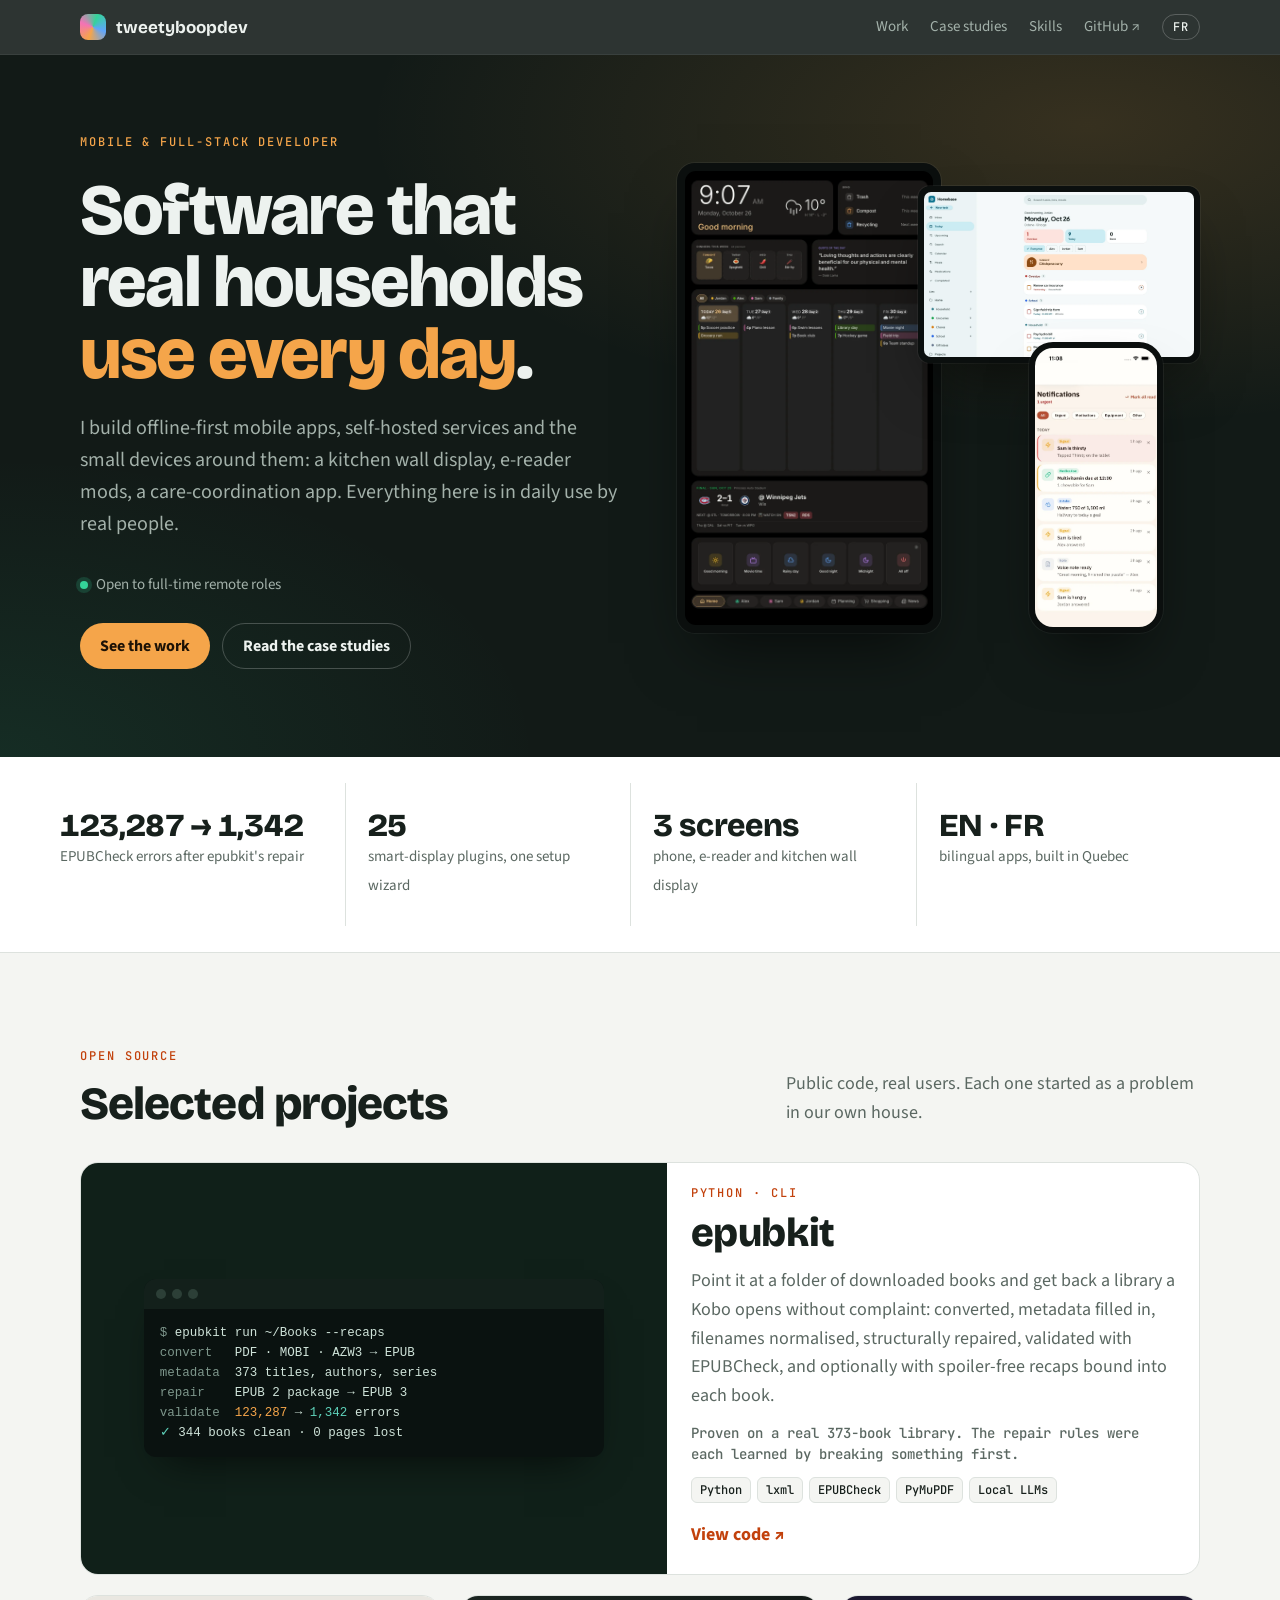
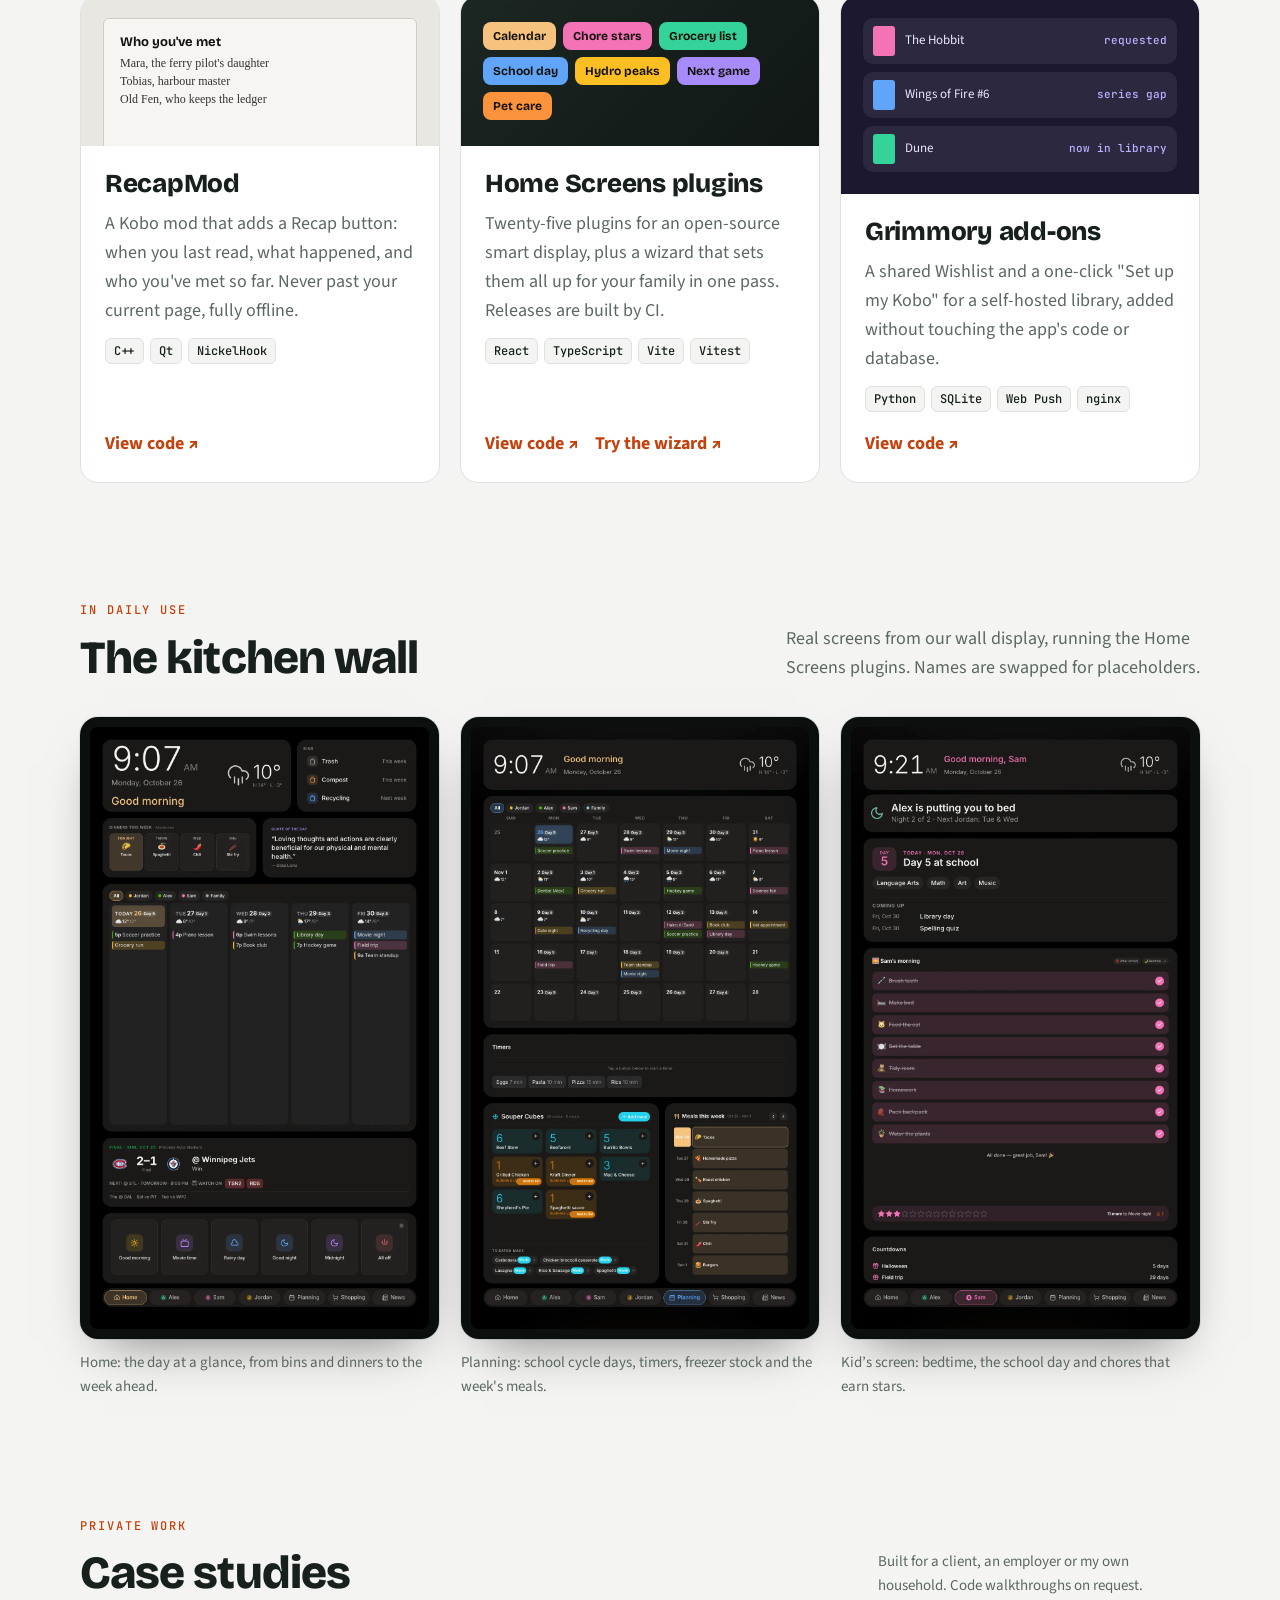
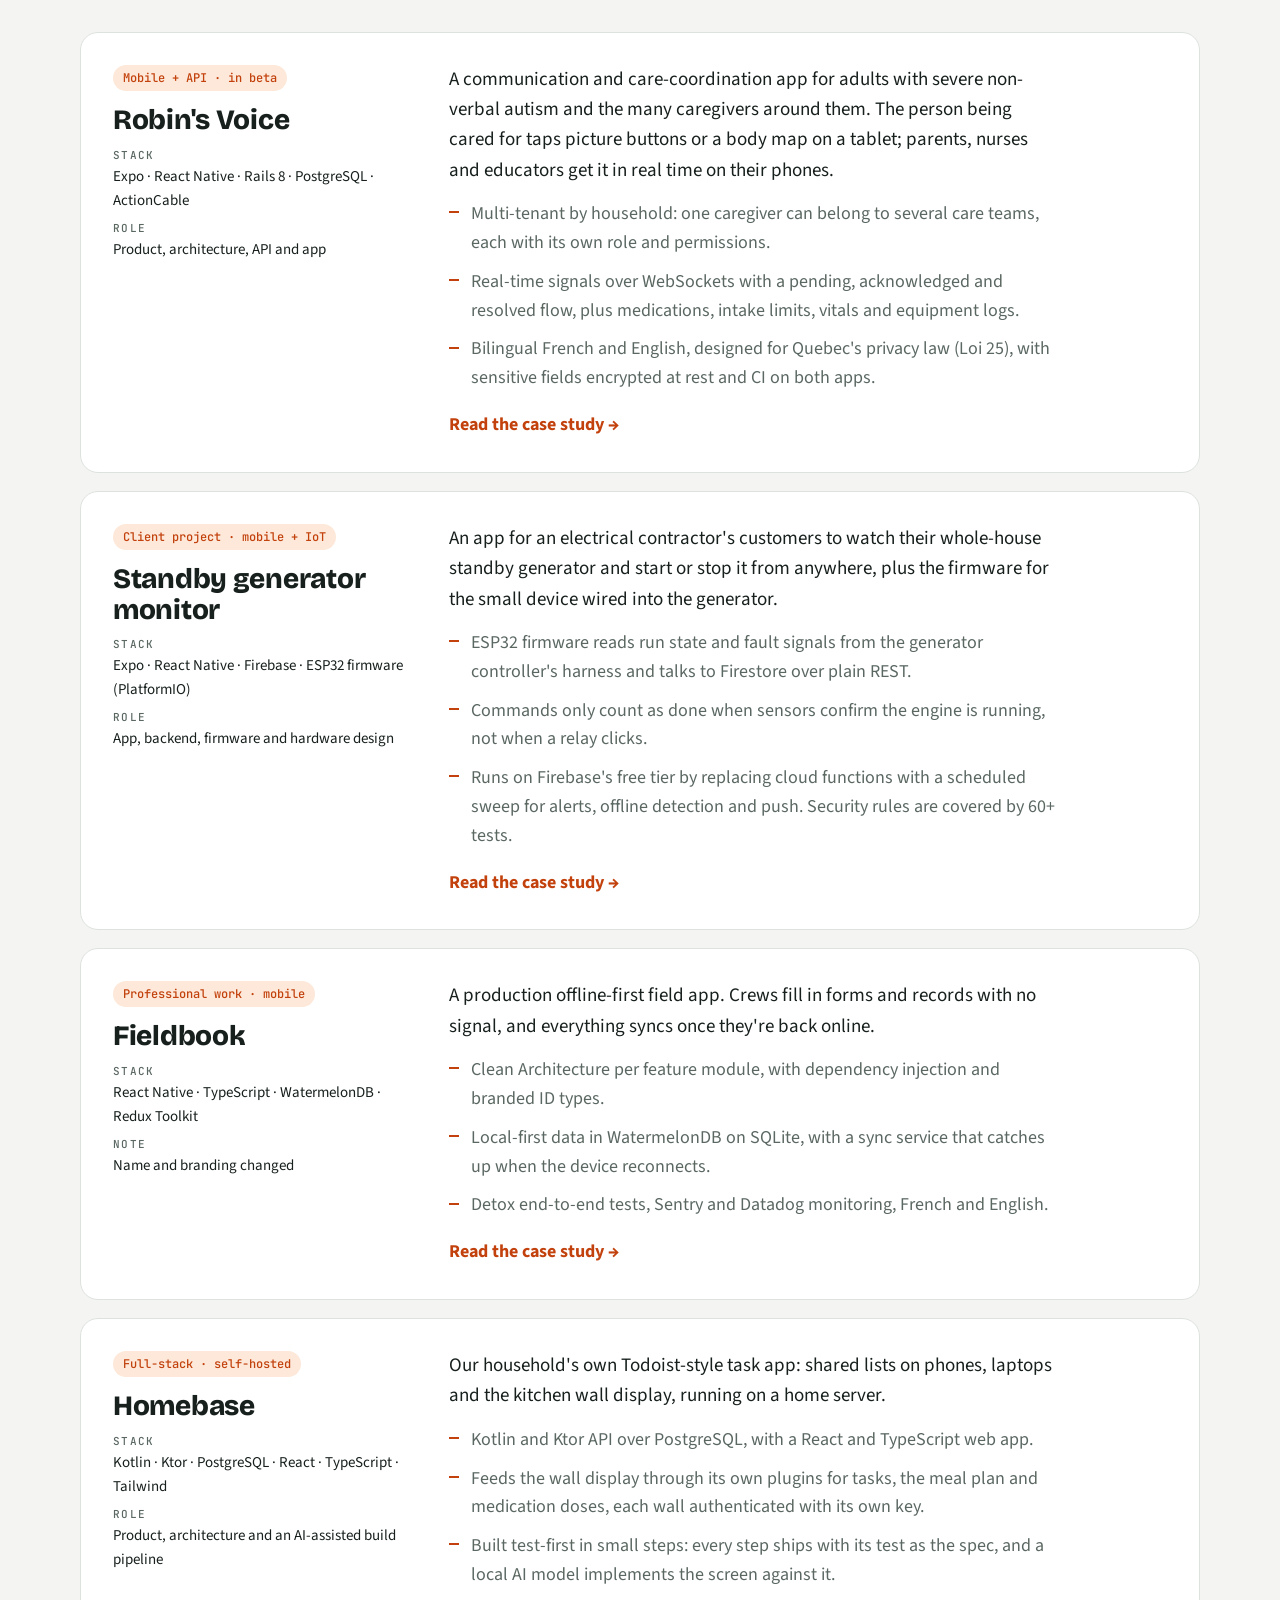
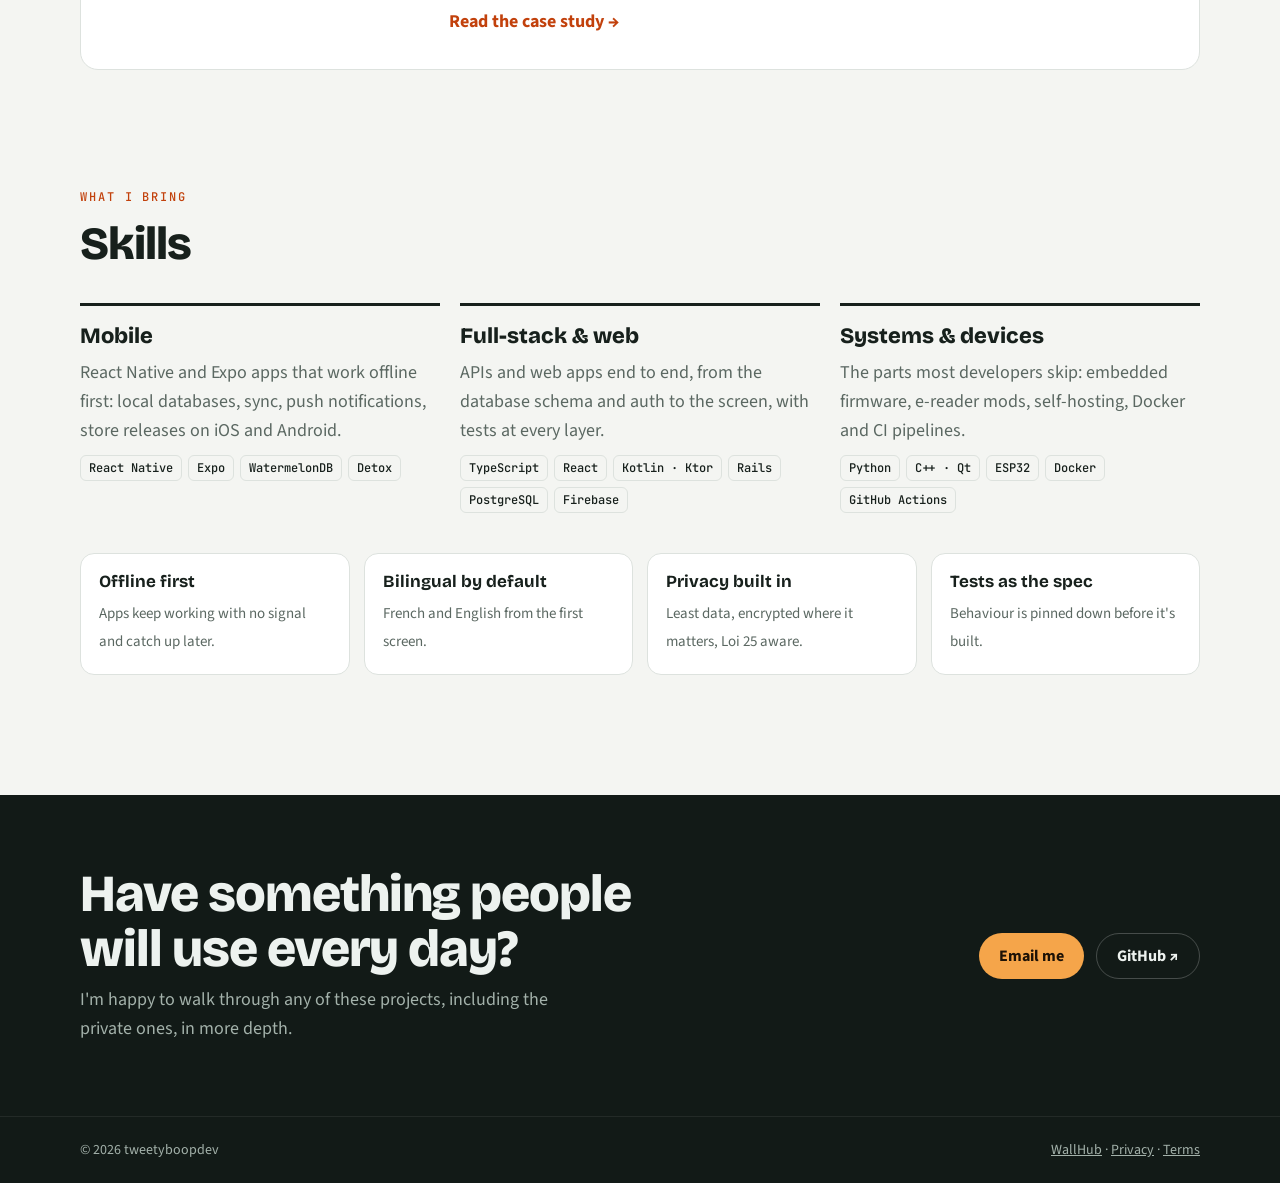
==== commit f9181b3f: "Use real app screens in the home page hero Co-Authored-By: Claude Opus 5.5 (1M context) <noreply@ant" ====
--- a/index.html
+++ b/index.html
@@ -58,21 +58,10 @@
         </div>
       </div>
 
-      <div class="devices" aria-label="Our real kitchen wall display, next to illustrations of a Kobo e-reader showing a recap and a phone receiving a care alert" role="img">
+      <div class="devices" aria-label="Real screens: our kitchen wall display, the Homebase task app on a laptop, and a care alert in Robin's Voice on a phone" role="img">
         <div class="dev wall"><img src="/assets/shots/wall-home.webp" width="1080" height="1920" alt="" fetchpriority="high" decoding="async"></div>
-        <div class="dev kobo">
-          <div class="screen">
-            <p>The wind had not stopped for three days, and the harbour was empty when she finally…</p><p>Nobody in the village remembered the last time the ferry had failed to come.</p>
-            <div class="recap"><h4>Recap</h4><span>Last read 9 days ago. Chapter 11: Mara finds the ledger and learns who sold the boat.</span></div>
-          </div>
-        </div>
-        <div class="dev phone">
-          <div class="screen">
-            <div class="ping"><b>Needs help</b>Thirsty · from the tablet, 1 min ago</div>
-            <span class="ack">I'm on it</span>
-            <div class="row"></div><div class="row s"></div><div class="row"></div><div class="row s"></div>
-          </div>
-        </div>
+        <div class="dev desk"><img src="/assets/shots/cases/homebase/today.webp" width="1440" height="900" alt="" decoding="async"></div>
+        <div class="dev phone"><img src="/assets/shots/cases/robins-voice/notifications.webp" width="645" height="1403" alt="" decoding="async"></div>
       </div>
     </div>
   </section>
--- a/assets/site.css
+++ b/assets/site.css
@@ -77,22 +77,13 @@
 .tile b { display: block; font: 700 9px/1.2 var(--mono); letter-spacing: .08em; text-transform: uppercase; color: #a3b1aa; margin-bottom: 4px; }
 .tile.wide { grid-column: span 2; }
 .stars { color: #fbbf24; letter-spacing: 2px; }
-.kobo { right: 2%; top: 4%; width: 40%; height: 58%; background: #2a2a28; padding: 12px 10px 26px; border-radius: 16px; }
-.kobo .screen { height: 100%; background: #e9e7e1; border-radius: 4px; color: #222; padding: 12px; font-family: Georgia, "Times New Roman", serif; font-size: 10.5px; line-height: 1.45; overflow: hidden; position: relative; }
-.kobo .screen p { margin: 0 0 6px; color: #555; }
-.recap { position: absolute; left: 8px; right: 8px; bottom: 10px; background: #fff; border: 1px solid #222; padding: 9px; font-family: var(--body); }
-.recap h4 { margin: 0 0 4px; font: 700 12px/1.1 var(--display); }
-.recap span { display: block; font-size: 10px; color: #333; line-height: 1.35; }
-.phone { right: 10%; bottom: 0; width: 30%; height: 54%; background: #0b0f0e; padding: 8px; border-radius: 26px; }
-.phone .screen { height: 100%; border-radius: 19px; background: #f7f8f6; padding: 18px 10px 10px; display: grid; align-content: start; gap: 7px; overflow: hidden; color: #17201c; }
-.phone .ping { background: #fde8d9; border-radius: 10px; padding: 8px; font-size: 10.5px; line-height: 1.3; }
-.phone .ping b { display: block; font: 700 11px/1.2 var(--display); color: #c2410c; }
-.phone .row { height: 8px; border-radius: 4px; background: #e2e6e3; }
-.phone .row.s { width: 60%; }
-.phone .ack { justify-self: start; background: #17201c; color: #fff; font: 700 9.5px/1 var(--body); padding: 6px 9px; border-radius: 999px; }
+.desk { right: 0; top: 5%; width: 54%; aspect-ratio: 1440 / 900; padding: 6px; background: #0b0f0e; border-radius: 12px; }
+.phone { right: 7%; bottom: 0; height: 62%; aspect-ratio: 645 / 1403; padding: 6px; background: #0b0f0e; border-radius: 24px; }
+.desk img, .phone img { display: block; width: 100%; height: 100%; object-fit: cover; object-position: top; border-radius: 7px; }
+.phone img { border-radius: 18px; }
 @media (prefers-reduced-motion: no-preference) {
   .dev { animation: rise .8s cubic-bezier(.2,.7,.2,1) both; }
-  .kobo { animation-delay: .12s; } .phone { animation-delay: .24s; }
+  .desk { animation-delay: .12s; } .phone { animation-delay: .24s; }
   @keyframes rise { from { transform: translateY(14px); } to { transform: none; } }
 }
 
@@ -271,3 +262,14 @@
 /* hero wall: the real wall display screenshot (portrait), replacing the drawn mockup */
 .wall { left: 0; top: 0; height: 100%; width: auto; aspect-ratio: 9 / 16; padding: 8px; border-radius: 18px; }
 .wall img { display: block; width: 100%; height: 100%; object-fit: cover; object-position: top; border-radius: 11px; }
+
+/* case study screenshots: each row keeps equal image heights by giving every figure its own aspect ratio as flex-grow */
+.cs-note { color: var(--muted); margin: 8px 0 22px; font-size: 17px; }
+.cs-shots { display: flex; gap: 18px; align-items: flex-start; margin-bottom: 26px; }
+.cs-shots figure { flex: var(--r) 1 0; min-width: 0; margin: 0; display: grid; gap: 10px; }
+.cs-shots img { width: 100%; height: auto; display: block; border-radius: 14px; box-shadow: 0 20px 44px -22px rgba(0,0,0,.4), 0 0 0 1px var(--line); }
+.cs-shots figcaption { font-size: 15px; color: var(--muted); }
+@media (max-width: 760px) {
+  .cs-shots { overflow-x: auto; scroll-snap-type: x mandatory; padding-bottom: 8px; }
+  .cs-shots figure { flex: none; width: min(calc(var(--r) * 440px), 86%); scroll-snap-align: start; }
+}
